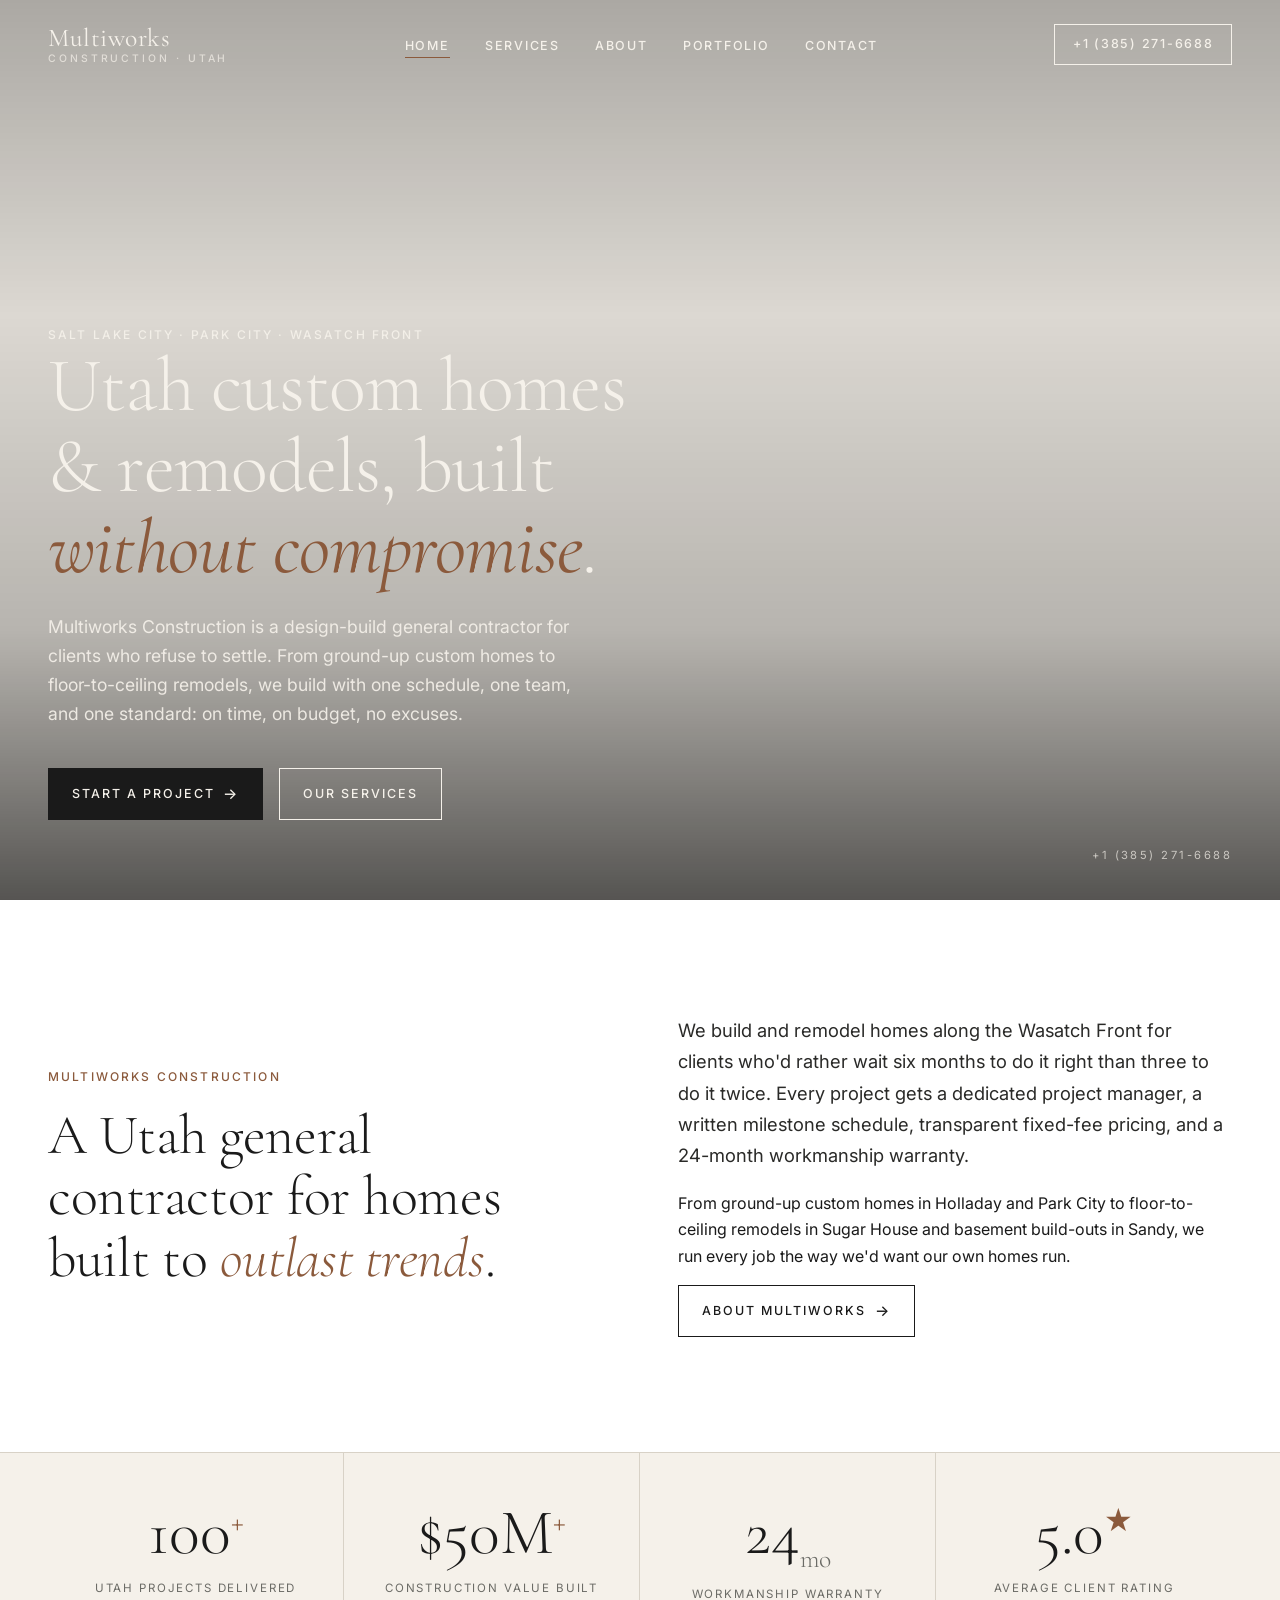
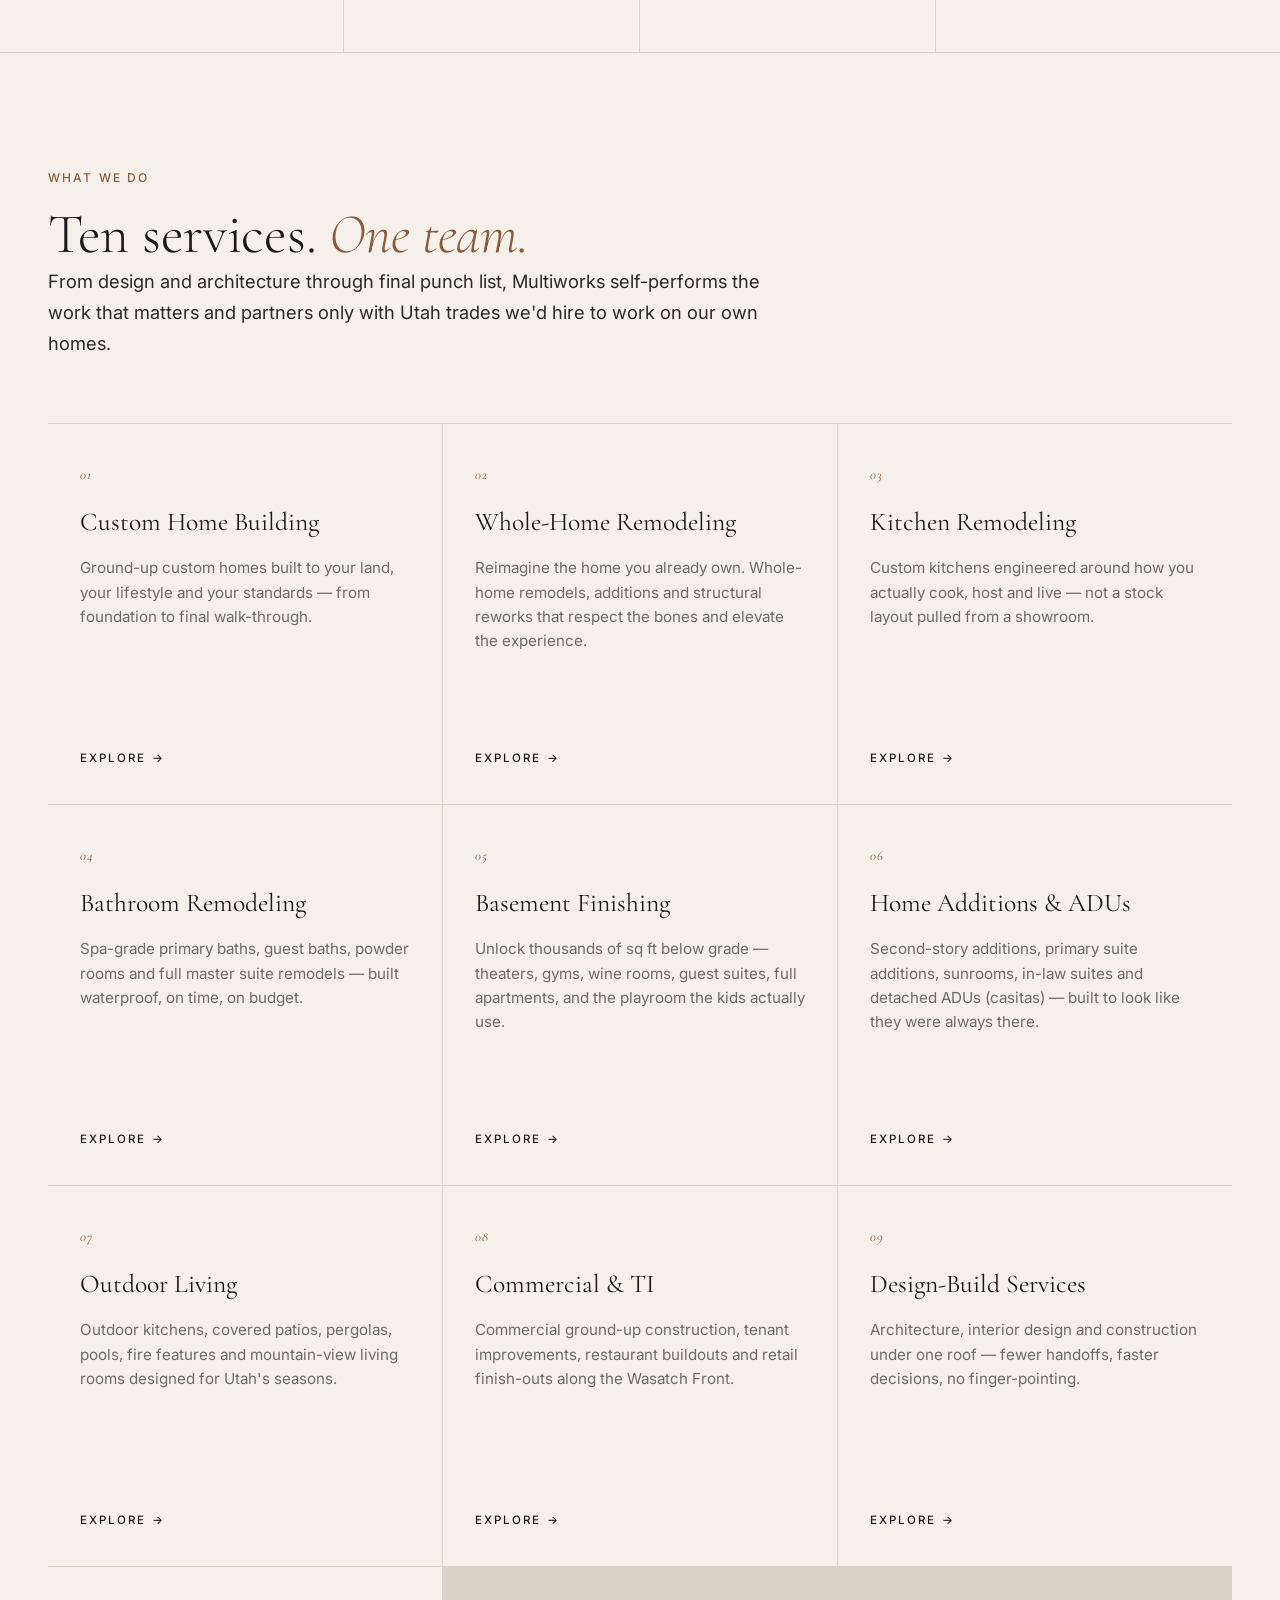
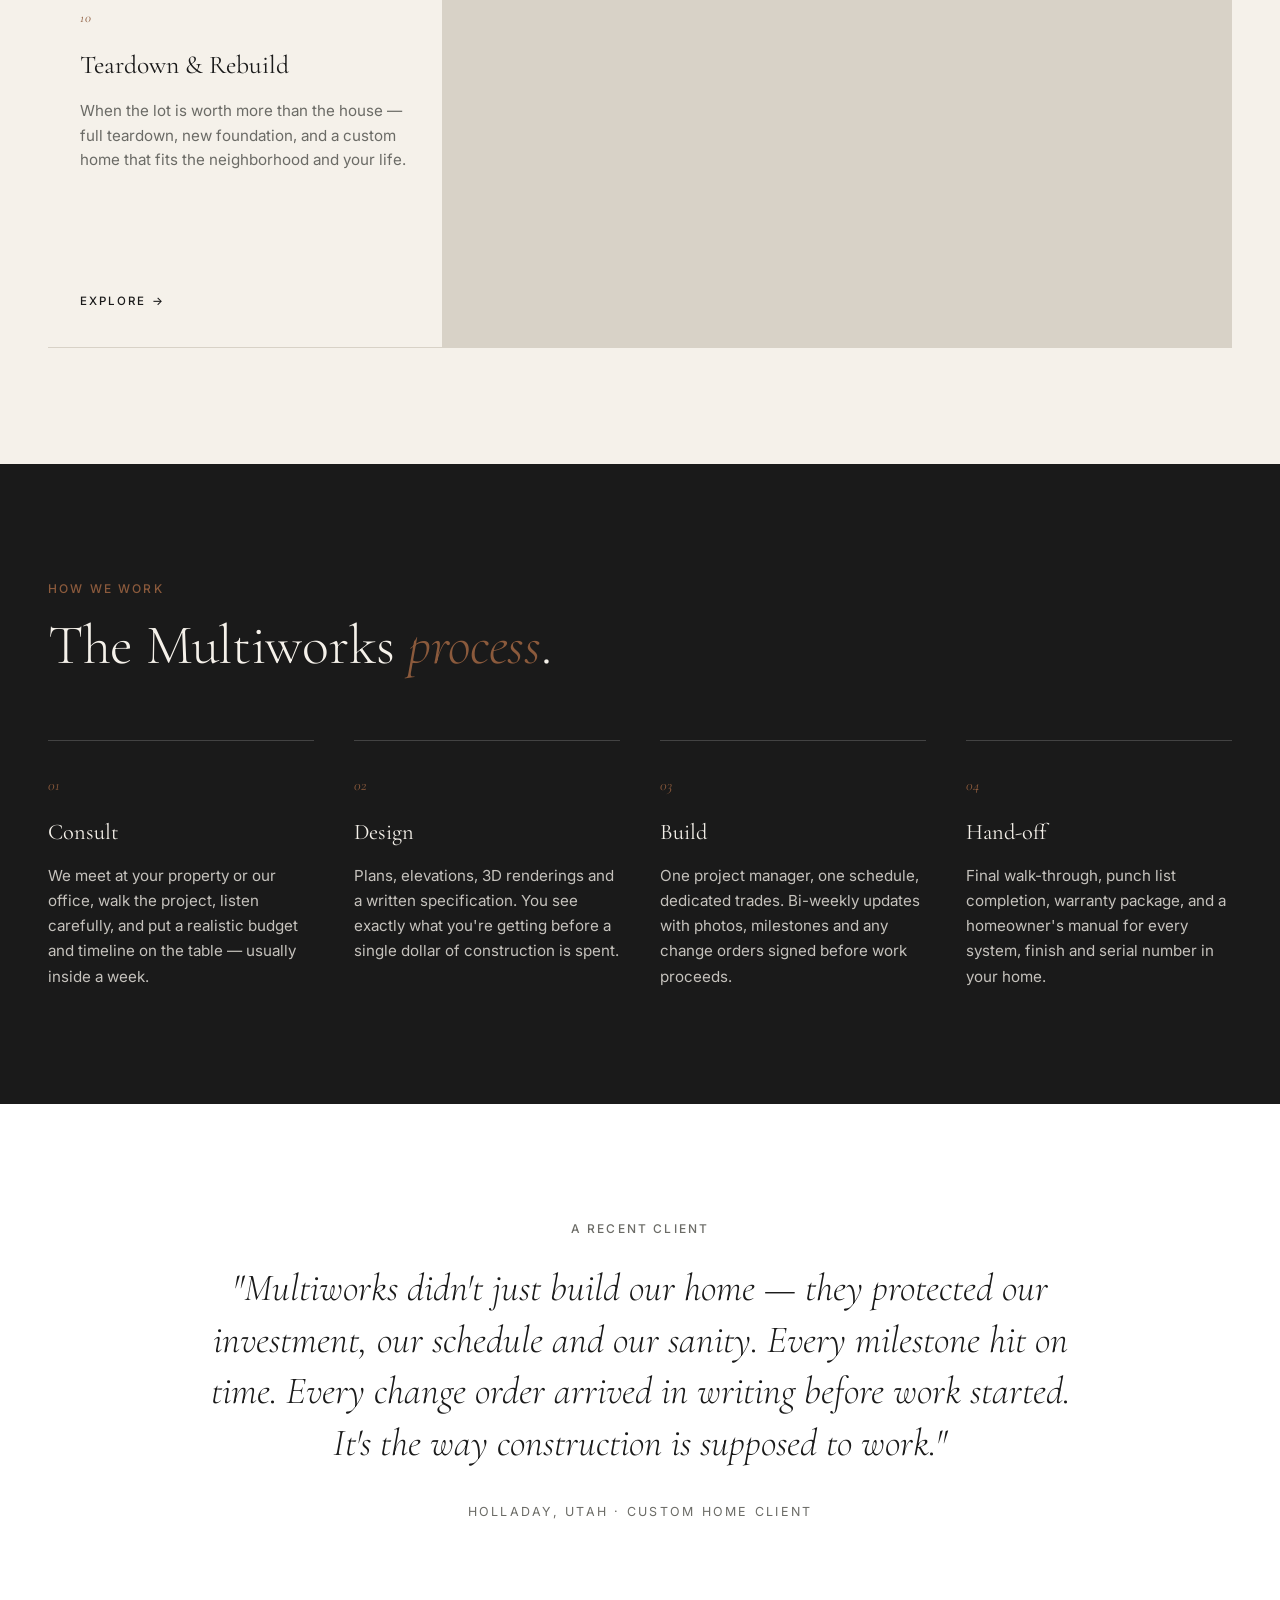
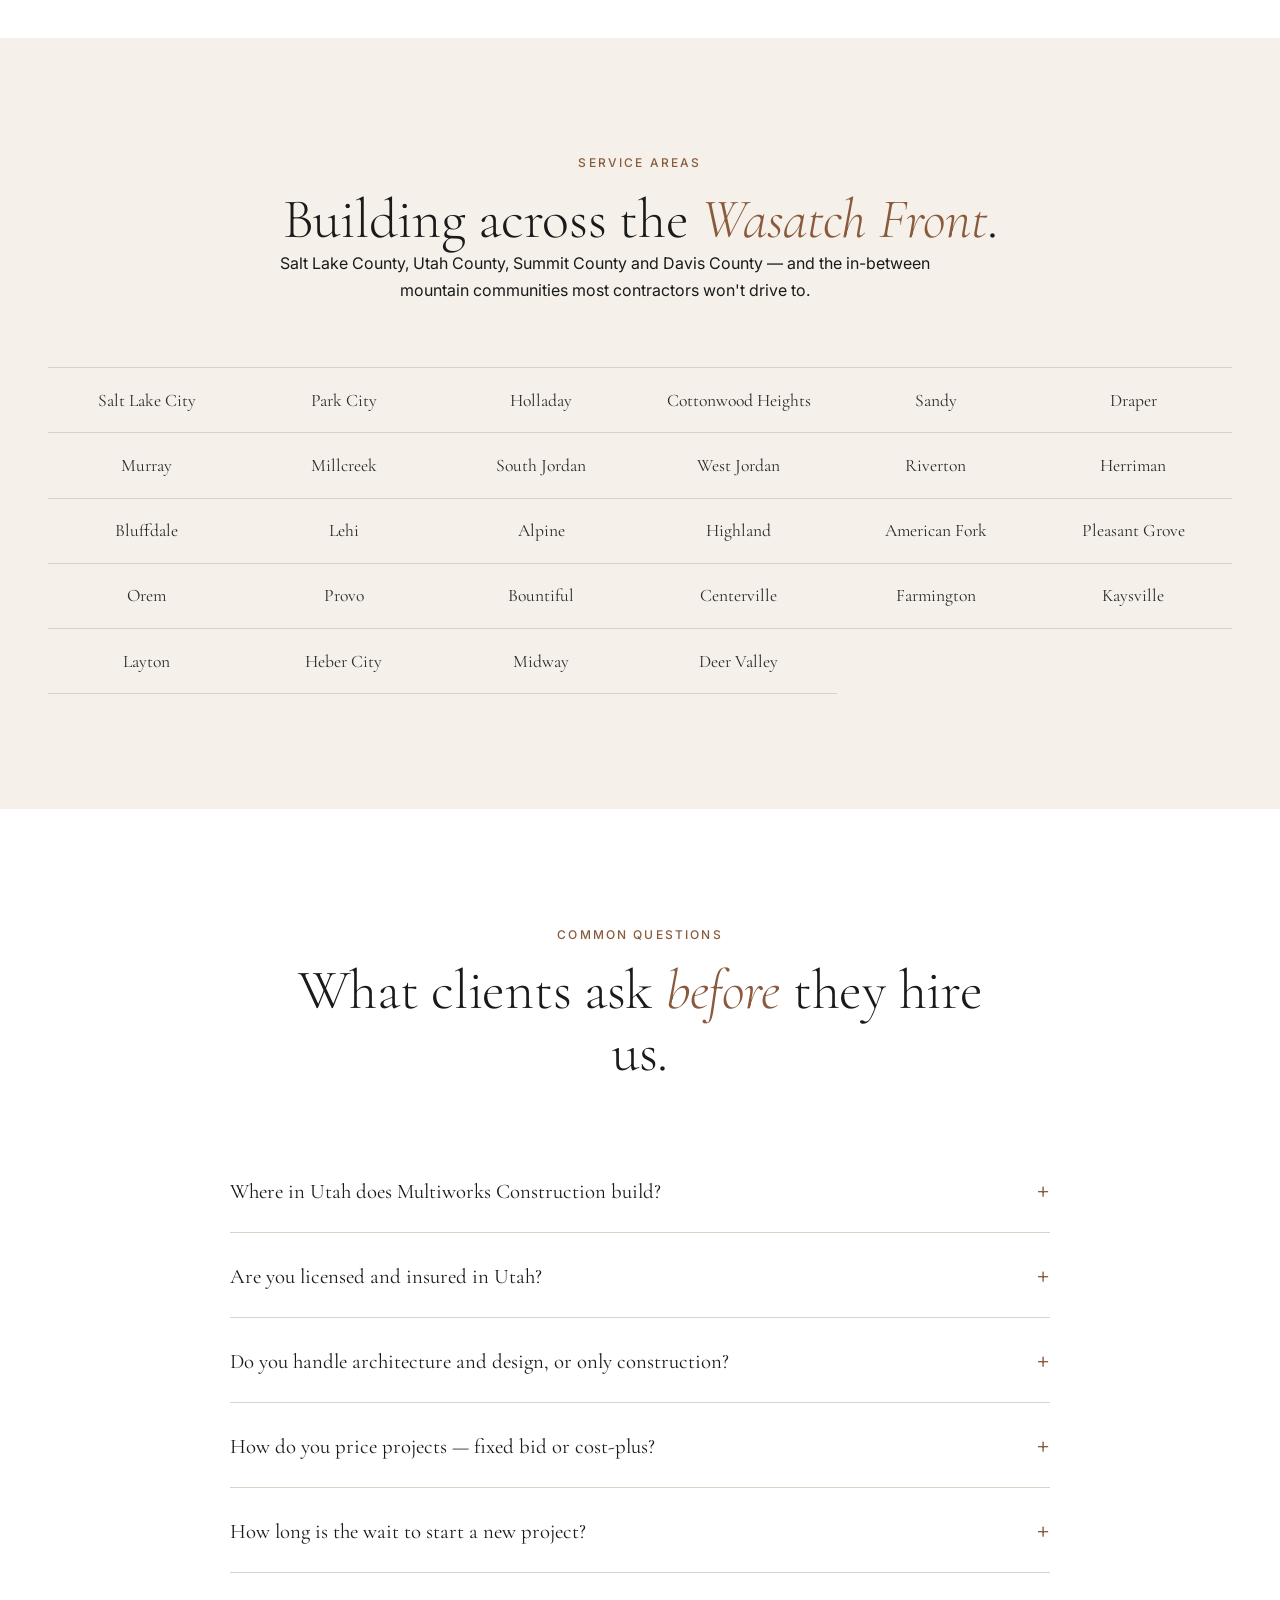
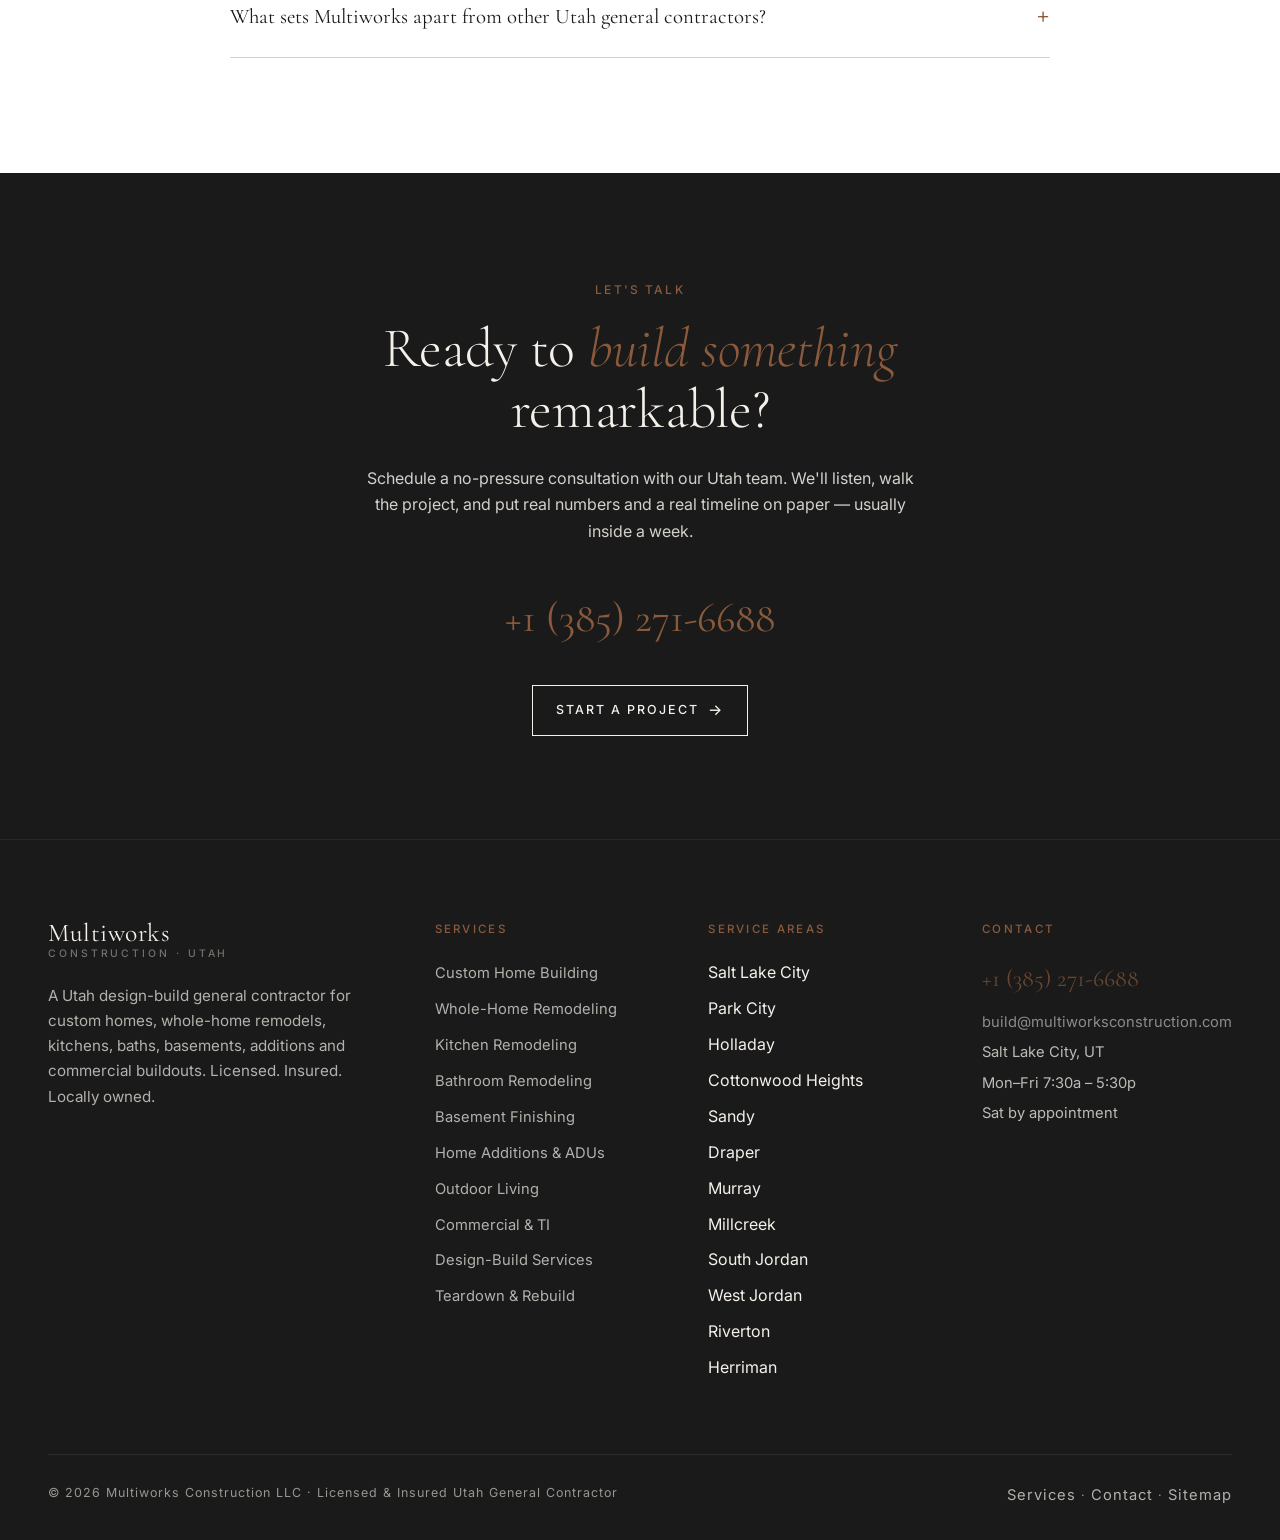
==== index.html @ 34dea2d1 "Initial commit: Multiworks Construction LLC marketing site Utah design-build general contractor — 15" ====
<!doctype html>
<html lang="en">
<head>
<meta charset="utf-8">
<meta name="viewport" content="width=device-width,initial-scale=1">
<title>Multiworks Construction LLC | Utah Custom Home Builder &amp; Remodeler — Salt Lake City</title>
<meta name="description" content="Utah&#x27;s design-build general contractor — custom homes, whole-home remodels, kitchens, baths and commercial construction. Licensed. Insured. On time. On budget.">
<link rel="canonical" href="https://multiworksconstruction.com/">
<meta name="robots" content="index,follow,max-image-preview:large">
<meta property="og:type" content="website">
<meta property="og:site_name" content="Multiworks Construction LLC">
<meta property="og:title" content="Multiworks Construction LLC | Utah Custom Home Builder &amp; Remodeler — Salt Lake City">
<meta property="og:description" content="Utah&#x27;s design-build general contractor — custom homes, whole-home remodels, kitchens, baths and commercial construction. Licensed. Insured. On time. On budget.">
<meta property="og:url" content="https://multiworksconstruction.com/">
<meta property="og:image" content="https://d8j0ntlcm91z4.cloudfront.net/user_3D9I46IbFQY7SJYjG1zLXFSWYSZ/hf_20260527_142649_5dd37092-c999-458c-b612-5440a5aed47f.png">
<meta name="twitter:card" content="summary_large_image">
<meta name="twitter:title" content="Multiworks Construction LLC | Utah Custom Home Builder &amp; Remodeler — Salt Lake City">
<meta name="twitter:description" content="Utah&#x27;s design-build general contractor — custom homes, whole-home remodels, kitchens, baths and commercial construction. Licensed. Insured. On time. On budget.">
<meta name="twitter:image" content="https://d8j0ntlcm91z4.cloudfront.net/user_3D9I46IbFQY7SJYjG1zLXFSWYSZ/hf_20260527_142649_5dd37092-c999-458c-b612-5440a5aed47f.png">
<meta name="theme-color" content="#1A1A1A">
<meta name="geo.region" content="US-UT">
<meta name="geo.placename" content="Salt Lake City, Utah">
<link rel="preconnect" href="https://fonts.googleapis.com">
<link rel="preconnect" href="https://fonts.gstatic.com" crossorigin>
<link rel="preconnect" href="https://d8j0ntlcm91z4.cloudfront.net" crossorigin>
<link rel="stylesheet" href="/assets/styles.css">
<script type="application/ld+json">{"@context": "https://schema.org", "@type": ["GeneralContractor", "HomeAndConstructionBusiness", "LocalBusiness"], "name": "Multiworks Construction LLC", "alternateName": "Multiworks Construction", "url": "https://multiworksconstruction.com", "telephone": "+1 (385) 271-6688", "email": "build@multiworksconstruction.com", "image": "https://d8j0ntlcm91z4.cloudfront.net/user_3D9I46IbFQY7SJYjG1zLXFSWYSZ/hf_20260527_142649_5dd37092-c999-458c-b612-5440a5aed47f.png", "logo": "https://d8j0ntlcm91z4.cloudfront.net/user_3D9I46IbFQY7SJYjG1zLXFSWYSZ/hf_20260527_142649_5dd37092-c999-458c-b612-5440a5aed47f.png", "description": "Utah's design-build general contractor \u2014 custom homes, whole-home remodels, kitchens, baths and commercial construction. Licensed. Insured. On time. On budget.", "priceRange": "$$$", "address": {"@type": "PostalAddress", "addressLocality": "Salt Lake City", "addressRegion": "UT", "postalCode": "84101", "addressCountry": "US"}, "areaServed": [{"@type": "City", "name": "Salt Lake City"}, {"@type": "City", "name": "Park City"}, {"@type": "City", "name": "Holladay"}, {"@type": "City", "name": "Cottonwood Heights"}, {"@type": "City", "name": "Sandy"}, {"@type": "City", "name": "Draper"}, {"@type": "City", "name": "Murray"}, {"@type": "City", "name": "Millcreek"}, {"@type": "City", "name": "South Jordan"}, {"@type": "City", "name": "West Jordan"}, {"@type": "City", "name": "Riverton"}, {"@type": "City", "name": "Herriman"}, {"@type": "City", "name": "Bluffdale"}, {"@type": "City", "name": "Lehi"}, {"@type": "City", "name": "Alpine"}, {"@type": "City", "name": "Highland"}, {"@type": "City", "name": "American Fork"}, {"@type": "City", "name": "Pleasant Grove"}, {"@type": "City", "name": "Orem"}, {"@type": "City", "name": "Provo"}, {"@type": "City", "name": "Bountiful"}, {"@type": "City", "name": "Centerville"}, {"@type": "City", "name": "Farmington"}, {"@type": "City", "name": "Kaysville"}, {"@type": "City", "name": "Layton"}, {"@type": "City", "name": "Heber City"}, {"@type": "City", "name": "Midway"}, {"@type": "City", "name": "Deer Valley"}], "sameAs": [], "hasOfferCatalog": {"@type": "OfferCatalog", "name": "Construction & Remodeling Services", "itemListElement": [{"@type": "Offer", "itemOffered": {"@type": "Service", "name": "Custom Home Building", "url": "https://multiworksconstruction.com/custom-home-building.html"}}, {"@type": "Offer", "itemOffered": {"@type": "Service", "name": "Whole-Home Remodeling", "url": "https://multiworksconstruction.com/whole-home-remodeling.html"}}, {"@type": "Offer", "itemOffered": {"@type": "Service", "name": "Kitchen Remodeling", "url": "https://multiworksconstruction.com/kitchen-remodeling.html"}}, {"@type": "Offer", "itemOffered": {"@type": "Service", "name": "Bathroom Remodeling", "url": "https://multiworksconstruction.com/bathroom-remodeling.html"}}, {"@type": "Offer", "itemOffered": {"@type": "Service", "name": "Basement Finishing", "url": "https://multiworksconstruction.com/basement-finishing.html"}}, {"@type": "Offer", "itemOffered": {"@type": "Service", "name": "Home Additions & ADUs", "url": "https://multiworksconstruction.com/home-additions.html"}}, {"@type": "Offer", "itemOffered": {"@type": "Service", "name": "Outdoor Living", "url": "https://multiworksconstruction.com/outdoor-living.html"}}, {"@type": "Offer", "itemOffered": {"@type": "Service", "name": "Commercial & TI", "url": "https://multiworksconstruction.com/commercial-construction.html"}}, {"@type": "Offer", "itemOffered": {"@type": "Service", "name": "Design-Build Services", "url": "https://multiworksconstruction.com/design-build.html"}}, {"@type": "Offer", "itemOffered": {"@type": "Service", "name": "Teardown & Rebuild", "url": "https://multiworksconstruction.com/teardown-rebuild.html"}}]}}</script>
<script type="application/ld+json">{"@context": "https://schema.org", "@type": "FAQPage", "mainEntity": [{"@type": "Question", "name": "Where in Utah does Multiworks Construction build?", "acceptedAnswer": {"@type": "Answer", "text": "We serve the entire Wasatch Front: Salt Lake City, Park City, Holladay, Sandy, Draper, Lehi, Provo, Bountiful, Cottonwood Heights and surrounding communities in Salt Lake, Utah, Summit and Davis counties."}}, {"@type": "Question", "name": "Are you licensed and insured in Utah?", "acceptedAnswer": {"@type": "Answer", "text": "Yes \u2014 Multiworks Construction LLC is a fully licensed Utah general contractor carrying commercial general liability and workers' comp insurance. Documentation is available on request."}}, {"@type": "Question", "name": "Do you handle architecture and design, or only construction?", "acceptedAnswer": {"@type": "Answer", "text": "Both. Our design-build team handles architecture, interior design, structural engineering and construction under one contract. We're also happy to work with architects and designers you've already chosen."}}, {"@type": "Question", "name": "How do you price projects \u2014 fixed bid or cost-plus?", "acceptedAnswer": {"@type": "Answer", "text": "We default to a transparent fixed-fee model. After selections are made, we lock the construction price with a clear allowance schedule. Cost-plus is offered on highly custom or unique projects."}}, {"@type": "Question", "name": "How long is the wait to start a new project?", "acceptedAnswer": {"@type": "Answer", "text": "Lead times vary by project size and trade availability. We typically schedule new project starts 6\u201312 weeks out and can sometimes start sooner. Call us for current availability."}}, {"@type": "Question", "name": "What sets Multiworks apart from other Utah general contractors?", "acceptedAnswer": {"@type": "Answer", "text": "Single point of accountability, transparent fixed-fee pricing, in-house design and trades, written milestone schedules, and a 24-month workmanship warranty on every home we build."}}]}</script>
</head>
<body><header class="nav">
  <div class="nav__inner">
    <a class="brand" href="/" aria-label="Multiworks Construction LLC home">
      <span class="brand__mark">Multiworks</span>
      <span class="brand__sub">Construction · Utah</span>
    </a>
    <ul class="nav__links">
      <li><a href="/" class="is-active">Home</a></li>
      <li><a href="/services.html" class="">Services</a></li>
      <li><a href="/about.html" class="">About</a></li>
      <li><a href="/portfolio.html" class="">Portfolio</a></li>
      <li><a href="/contact.html" class="">Contact</a></li>
    </ul>
    <a class="nav__cta" href="tel:+13852716688">+1 (385) 271-6688</a>
    <button class="nav__toggle" aria-label="Open menu"><span></span><span></span><span></span></button>
  </div>
</header>
<a class="tap-call" href="tel:+13852716688">Call +1 (385) 271-6688</a>

<section class="hero" id="top">
  <div class="hero__bg"><div class="hero__slide is-active" data-bg="https://d8j0ntlcm91z4.cloudfront.net/user_3D9I46IbFQY7SJYjG1zLXFSWYSZ/hf_20260527_142649_5dd37092-c999-458c-b612-5440a5aed47f.png" aria-hidden="true"></div>
<div class="hero__slide" data-bg="https://d8j0ntlcm91z4.cloudfront.net/user_3D9I46IbFQY7SJYjG1zLXFSWYSZ/hf_20260527_142649_6072e7fd-3734-49b9-b9fe-c3d2250e8d02.png" aria-hidden="true"></div>
<div class="hero__slide" data-bg="https://d8j0ntlcm91z4.cloudfront.net/user_3D9I46IbFQY7SJYjG1zLXFSWYSZ/hf_20260527_142649_8c88b0ae-e939-43f4-ba6f-eeab7a86879c.png" aria-hidden="true"></div>
<div class="hero__slide" data-bg="https://d8j0ntlcm91z4.cloudfront.net/user_3D9I46IbFQY7SJYjG1zLXFSWYSZ/hf_20260527_142649_09aad1f6-2e87-41c8-aad6-76e37c90cc7b.png" aria-hidden="true"></div>
<div class="hero__slide" data-bg="https://d8j0ntlcm91z4.cloudfront.net/user_3D9I46IbFQY7SJYjG1zLXFSWYSZ/hf_20260527_142652_b44b69ef-961d-4f68-add3-57c39d82c30c.png" aria-hidden="true"></div>
<div class="hero__slide" data-bg="https://d8j0ntlcm91z4.cloudfront.net/user_3D9I46IbFQY7SJYjG1zLXFSWYSZ/hf_20260527_142652_31492d71-8838-4798-9c17-ec9f7125d84a.png" aria-hidden="true"></div>
<div class="hero__slide" data-bg="https://d8j0ntlcm91z4.cloudfront.net/user_3D9I46IbFQY7SJYjG1zLXFSWYSZ/hf_20260527_142652_39713f1c-8f3d-4039-b976-df4f554c33d3.png" aria-hidden="true"></div>
<div class="hero__slide" data-bg="https://d8j0ntlcm91z4.cloudfront.net/user_3D9I46IbFQY7SJYjG1zLXFSWYSZ/hf_20260527_142652_779872b1-b23d-46ce-b942-60f5407f276e.png" aria-hidden="true"></div>
<div class="hero__slide" data-bg="https://d8j0ntlcm91z4.cloudfront.net/user_3D9I46IbFQY7SJYjG1zLXFSWYSZ/hf_20260527_142654_af2141da-efd0-4d3c-adfd-295aea122c77.png" aria-hidden="true"></div>
<div class="hero__slide" data-bg="https://d8j0ntlcm91z4.cloudfront.net/user_3D9I46IbFQY7SJYjG1zLXFSWYSZ/hf_20260527_142654_90d93c00-0a2c-4fcf-ba01-e5bb91f5d142.png" aria-hidden="true"></div></div>
  <div class="hero__inner">
    <span class="eyebrow hero__eyebrow">Salt Lake City · Park City · Wasatch Front</span>
    <h1 class="hero__title">Utah custom homes &amp; remodels, built <em>without compromise</em>.</h1>
    <p class="hero__sub">Multiworks Construction is a design-build general contractor for clients who refuse to settle. From ground-up custom homes to floor-to-ceiling remodels, we build with one schedule, one team, and one standard: on time, on budget, no excuses.</p>
    <div class="hero__cta">
      <a class="btn btn--solid" href="/contact.html">Start a project <span class="arrow">→</span></a>
      <a class="btn btn--ghost-light" href="/services.html">Our services</a>
    </div>
  </div>
  <div class="hero__meta">+1 (385) 271-6688</div>
</section>

<section class="section section--paper">
  <div class="wrap split reveal">
    <div>
      <span class="eyebrow">Multiworks Construction</span>
      <h2 style="margin-top:1rem">A Utah general contractor for homes built to <em>outlast trends</em>.</h2>
    </div>
    <div>
      <p class="lead">We build and remodel homes along the Wasatch Front for clients who'd rather wait six months to do it right than three to do it twice. Every project gets a dedicated project manager, a written milestone schedule, transparent fixed-fee pricing, and a 24-month workmanship warranty.</p>
      <p>From ground-up custom homes in Holladay and Park City to floor-to-ceiling remodels in Sugar House and basement build-outs in Sandy, we run every job the way we'd want our own homes run.</p>
      <a class="btn btn--ghost" href="/about.html">About Multiworks <span class="arrow">→</span></a>
    </div>
  </div>
</section>

<div class="stats wrap reveal">
  <div class="stats__item"><div class="stats__num">100<sup>+</sup></div><div class="stats__label">Utah projects delivered</div></div>
  <div class="stats__item"><div class="stats__num">$50M<sup>+</sup></div><div class="stats__label">Construction value built</div></div>
  <div class="stats__item"><div class="stats__num">24<sub style="font-size:0.4em;color:var(--mute)">mo</sub></div><div class="stats__label">Workmanship warranty</div></div>
  <div class="stats__item"><div class="stats__num">5.0<sup>★</sup></div><div class="stats__label">Average client rating</div></div>
</div>

<section class="section">
  <div class="wrap">
    <div class="section__head reveal">
      <span class="eyebrow">What we do</span>
      <h2 style="margin-top:1rem">Ten services. <em>One team.</em></h2>
      <p class="lead">From design and architecture through final punch list, Multiworks self-performs the work that matters and partners only with Utah trades we'd hire to work on our own homes.</p>
    </div>
  </div>
  <div class="wrap reveal">
    <div class="service-grid">
      <a class="service-card" href="/custom-home-building.html">
  <span class="service-card__num">01</span>
  <h3 class="service-card__title">Custom Home Building</h3>
  <p class="service-card__desc">Ground-up custom homes built to your land, your lifestyle and your standards — from foundation to final walk-through.</p>
  <span class="service-card__link">Explore <span class="arrow">→</span></span>
</a>
<a class="service-card" href="/whole-home-remodeling.html">
  <span class="service-card__num">02</span>
  <h3 class="service-card__title">Whole-Home Remodeling</h3>
  <p class="service-card__desc">Reimagine the home you already own. Whole-home remodels, additions and structural reworks that respect the bones and elevate the experience.</p>
  <span class="service-card__link">Explore <span class="arrow">→</span></span>
</a>
<a class="service-card" href="/kitchen-remodeling.html">
  <span class="service-card__num">03</span>
  <h3 class="service-card__title">Kitchen Remodeling</h3>
  <p class="service-card__desc">Custom kitchens engineered around how you actually cook, host and live — not a stock layout pulled from a showroom.</p>
  <span class="service-card__link">Explore <span class="arrow">→</span></span>
</a>
<a class="service-card" href="/bathroom-remodeling.html">
  <span class="service-card__num">04</span>
  <h3 class="service-card__title">Bathroom Remodeling</h3>
  <p class="service-card__desc">Spa-grade primary baths, guest baths, powder rooms and full master suite remodels — built waterproof, on time, on budget.</p>
  <span class="service-card__link">Explore <span class="arrow">→</span></span>
</a>
<a class="service-card" href="/basement-finishing.html">
  <span class="service-card__num">05</span>
  <h3 class="service-card__title">Basement Finishing</h3>
  <p class="service-card__desc">Unlock thousands of sq ft below grade — theaters, gyms, wine rooms, guest suites, full apartments, and the playroom the kids actually use.</p>
  <span class="service-card__link">Explore <span class="arrow">→</span></span>
</a>
<a class="service-card" href="/home-additions.html">
  <span class="service-card__num">06</span>
  <h3 class="service-card__title">Home Additions &amp; ADUs</h3>
  <p class="service-card__desc">Second-story additions, primary suite additions, sunrooms, in-law suites and detached ADUs (casitas) — built to look like they were always there.</p>
  <span class="service-card__link">Explore <span class="arrow">→</span></span>
</a>
<a class="service-card" href="/outdoor-living.html">
  <span class="service-card__num">07</span>
  <h3 class="service-card__title">Outdoor Living</h3>
  <p class="service-card__desc">Outdoor kitchens, covered patios, pergolas, pools, fire features and mountain-view living rooms designed for Utah&#x27;s seasons.</p>
  <span class="service-card__link">Explore <span class="arrow">→</span></span>
</a>
<a class="service-card" href="/commercial-construction.html">
  <span class="service-card__num">08</span>
  <h3 class="service-card__title">Commercial &amp; TI</h3>
  <p class="service-card__desc">Commercial ground-up construction, tenant improvements, restaurant buildouts and retail finish-outs along the Wasatch Front.</p>
  <span class="service-card__link">Explore <span class="arrow">→</span></span>
</a>
<a class="service-card" href="/design-build.html">
  <span class="service-card__num">09</span>
  <h3 class="service-card__title">Design-Build Services</h3>
  <p class="service-card__desc">Architecture, interior design and construction under one roof — fewer handoffs, faster decisions, no finger-pointing.</p>
  <span class="service-card__link">Explore <span class="arrow">→</span></span>
</a>
<a class="service-card" href="/teardown-rebuild.html">
  <span class="service-card__num">10</span>
  <h3 class="service-card__title">Teardown &amp; Rebuild</h3>
  <p class="service-card__desc">When the lot is worth more than the house — full teardown, new foundation, and a custom home that fits the neighborhood and your life.</p>
  <span class="service-card__link">Explore <span class="arrow">→</span></span>
</a>
    </div>
  </div>
</section>

<section class="section section--ink">
  <div class="wrap">
    <div class="section__head reveal">
      <span class="eyebrow">How we work</span>
      <h2 style="color:var(--bone);margin-top:1rem">The Multiworks <em>process</em>.</h2>
    </div>
    <div class="process reveal">
<div class="process__step"><div class="process__num">01</div><div class="process__title">Consult</div><div class="process__desc">We meet at your property or our office, walk the project, listen carefully, and put a realistic budget and timeline on the table — usually inside a week.</div></div>
<div class="process__step"><div class="process__num">02</div><div class="process__title">Design</div><div class="process__desc">Plans, elevations, 3D renderings and a written specification. You see exactly what you&#x27;re getting before a single dollar of construction is spent.</div></div>
<div class="process__step"><div class="process__num">03</div><div class="process__title">Build</div><div class="process__desc">One project manager, one schedule, dedicated trades. Bi-weekly updates with photos, milestones and any change orders signed before work proceeds.</div></div>
<div class="process__step"><div class="process__num">04</div><div class="process__title">Hand-off</div><div class="process__desc">Final walk-through, punch list completion, warranty package, and a homeowner&#x27;s manual for every system, finish and serial number in your home.</div></div>
    </div>
  </div>
</section>

<section class="section section--paper">
  <div class="wrap reveal">
    <div class="testimonial">
      <span class="eyebrow eyebrow--mute" style="display:block;margin-bottom:1.5rem">A recent client</span>
      <p class="testimonial__quote">"Multiworks didn't just build our home — they protected our investment, our schedule and our sanity. Every milestone hit on time. Every change order arrived in writing before work started. It's the way construction is supposed to work."</p>
      <div class="testimonial__attr">Holladay, Utah · Custom Home Client</div>
    </div>
  </div>
</section>

<section class="section">
  <div class="wrap">
    <div class="section__head section__head--center reveal">
      <span class="eyebrow">Service areas</span>
      <h2 style="margin-top:1rem">Building across the <em>Wasatch Front</em>.</h2>
      <p>Salt Lake County, Utah County, Summit County and Davis County — and the in-between mountain communities most contractors won't drive to.</p>
    </div>
    <div class="areas-grid reveal"><div>Salt Lake City</div>
<div>Park City</div>
<div>Holladay</div>
<div>Cottonwood Heights</div>
<div>Sandy</div>
<div>Draper</div>
<div>Murray</div>
<div>Millcreek</div>
<div>South Jordan</div>
<div>West Jordan</div>
<div>Riverton</div>
<div>Herriman</div>
<div>Bluffdale</div>
<div>Lehi</div>
<div>Alpine</div>
<div>Highland</div>
<div>American Fork</div>
<div>Pleasant Grove</div>
<div>Orem</div>
<div>Provo</div>
<div>Bountiful</div>
<div>Centerville</div>
<div>Farmington</div>
<div>Kaysville</div>
<div>Layton</div>
<div>Heber City</div>
<div>Midway</div>
<div>Deer Valley</div></div>
  </div>
</section>

<section class="section section--paper">
  <div class="wrap">
    <div class="section__head section__head--center reveal">
      <span class="eyebrow">Common questions</span>
      <h2 style="margin-top:1rem">What clients ask <em>before</em> they hire us.</h2>
    </div>
    <div class="faq reveal"><div class="faq__item"><button class="faq__q" type="button">Where in Utah does Multiworks Construction build? <span class="plus">+</span></button><div class="faq__a"><p>We serve the entire Wasatch Front: Salt Lake City, Park City, Holladay, Sandy, Draper, Lehi, Provo, Bountiful, Cottonwood Heights and surrounding communities in Salt Lake, Utah, Summit and Davis counties.</p></div></div>
<div class="faq__item"><button class="faq__q" type="button">Are you licensed and insured in Utah? <span class="plus">+</span></button><div class="faq__a"><p>Yes — Multiworks Construction LLC is a fully licensed Utah general contractor carrying commercial general liability and workers&#x27; comp insurance. Documentation is available on request.</p></div></div>
<div class="faq__item"><button class="faq__q" type="button">Do you handle architecture and design, or only construction? <span class="plus">+</span></button><div class="faq__a"><p>Both. Our design-build team handles architecture, interior design, structural engineering and construction under one contract. We&#x27;re also happy to work with architects and designers you&#x27;ve already chosen.</p></div></div>
<div class="faq__item"><button class="faq__q" type="button">How do you price projects — fixed bid or cost-plus? <span class="plus">+</span></button><div class="faq__a"><p>We default to a transparent fixed-fee model. After selections are made, we lock the construction price with a clear allowance schedule. Cost-plus is offered on highly custom or unique projects.</p></div></div>
<div class="faq__item"><button class="faq__q" type="button">How long is the wait to start a new project? <span class="plus">+</span></button><div class="faq__a"><p>Lead times vary by project size and trade availability. We typically schedule new project starts 6–12 weeks out and can sometimes start sooner. Call us for current availability.</p></div></div>
<div class="faq__item"><button class="faq__q" type="button">What sets Multiworks apart from other Utah general contractors? <span class="plus">+</span></button><div class="faq__a"><p>Single point of accountability, transparent fixed-fee pricing, in-house design and trades, written milestone schedules, and a 24-month workmanship warranty on every home we build.</p></div></div></div>
  </div>
</section>

<section class="cta-band">
  <div class="wrap reveal">
    <span class="eyebrow" style="color:var(--accent)">Let's talk</span>
    <h2 style="margin-top:1rem">Ready to <em>build something</em> remarkable?</h2>
    <p style="max-width:55ch">Schedule a no-pressure consultation with our Utah team. We'll listen, walk the project, and put real numbers and a real timeline on paper — usually inside a week.</p>
    <a class="phone" href="tel:+13852716688">+1 (385) 271-6688</a><br>
    <a class="btn btn--ghost-light" href="/contact.html">Start a project <span class="arrow">→</span></a>
  </div>
</section>
<footer class="footer">
  <div class="wrap">
    <div class="footer__grid">
      <div class="footer__brand">
        <div class="brand">
          <span class="brand__mark">Multiworks</span>
          <span class="brand__sub">Construction · Utah</span>
        </div>
        <p class="footer__about">A Utah design-build general contractor for custom homes, whole-home remodels, kitchens, baths, basements, additions and commercial buildouts. Licensed. Insured. Locally owned.</p>
      </div>
      <div>
        <h4>Services</h4>
        <ul><li><a href="/custom-home-building.html">Custom Home Building</a></li>
<li><a href="/whole-home-remodeling.html">Whole-Home Remodeling</a></li>
<li><a href="/kitchen-remodeling.html">Kitchen Remodeling</a></li>
<li><a href="/bathroom-remodeling.html">Bathroom Remodeling</a></li>
<li><a href="/basement-finishing.html">Basement Finishing</a></li>
<li><a href="/home-additions.html">Home Additions &amp; ADUs</a></li>
<li><a href="/outdoor-living.html">Outdoor Living</a></li>
<li><a href="/commercial-construction.html">Commercial &amp; TI</a></li>
<li><a href="/design-build.html">Design-Build Services</a></li>
<li><a href="/teardown-rebuild.html">Teardown &amp; Rebuild</a></li></ul>
      </div>
      <div>
        <h4>Service Areas</h4>
        <ul><li>Salt Lake City</li>
<li>Park City</li>
<li>Holladay</li>
<li>Cottonwood Heights</li>
<li>Sandy</li>
<li>Draper</li>
<li>Murray</li>
<li>Millcreek</li>
<li>South Jordan</li>
<li>West Jordan</li>
<li>Riverton</li>
<li>Herriman</li></ul>
      </div>
      <div class="footer__contact">
        <h4>Contact</h4>
        <a class="phone" href="tel:+13852716688">+1 (385) 271-6688</a>
        <p><a href="mailto:build@multiworksconstruction.com">build@multiworksconstruction.com</a></p>
        <p>Salt Lake City, UT</p>
        <p>Mon–Fri 7:30a – 5:30p</p>
        <p>Sat by appointment</p>
      </div>
    </div>
    <div class="footer__bottom">
      <div>© 2026 Multiworks Construction LLC · Licensed &amp; Insured Utah General Contractor</div>
      <div><a href="/services.html">Services</a> · <a href="/contact.html">Contact</a> · <a href="/sitemap.xml">Sitemap</a></div>
    </div>
  </div>
</footer>
<script src="/assets/nav.js" defer></script>
</body></html>
---- assets/styles.css ----
/* Multiworks Construction LLC — design system
   Editorial Utah architecture aesthetic
   Bone background, charcoal text, terracotta-bronze accent
*/

@import url('https://fonts.googleapis.com/css2?family=Cormorant+Garamond:ital,wght@0,300;0,400;0,500;0,600;1,300;1,400&family=Inter:wght@300;400;500;600&display=swap');

:root {
  --bone: #F5F1EA;
  --paper: #FFFFFF;
  --ink: #1A1A1A;
  --ink-soft: #2A2A28;
  --mute: #6B6B66;
  --mute-2: #9A9690;
  --rule: #D8D2C7;
  --rule-soft: #E8E3D9;
  --accent: #8B5A3C;
  --accent-hover: #6F4530;
  --forest: #2E3A2C;

  --serif: 'Cormorant Garamond', Georgia, serif;
  --sans: 'Inter', -apple-system, BlinkMacSystemFont, 'Segoe UI', sans-serif;

  --maxw: 1320px;
  --gutter: clamp(1.25rem, 4vw, 3rem);
}

* { box-sizing: border-box; margin: 0; padding: 0; }
html { scroll-behavior: smooth; -webkit-text-size-adjust: 100%; }
body {
  font-family: var(--sans);
  font-weight: 400;
  font-size: 16px;
  line-height: 1.65;
  color: var(--ink);
  background: var(--bone);
  -webkit-font-smoothing: antialiased;
  text-rendering: optimizeLegibility;
}
img { max-width: 100%; display: block; }
a { color: inherit; text-decoration: none; }
button { font-family: inherit; cursor: pointer; border: none; background: none; }

.eyebrow {
  font-family: var(--sans);
  font-size: 0.75rem;
  font-weight: 500;
  letter-spacing: 0.18em;
  text-transform: uppercase;
  color: var(--accent);
}
.eyebrow--mute { color: var(--mute); }

h1, .h1 {
  font-family: var(--serif);
  font-weight: 300;
  font-size: clamp(2.5rem, 6vw, 5.5rem);
  line-height: 1.05;
  letter-spacing: -0.01em;
}
h1 em, .h1 em { font-style: italic; font-weight: 400; color: var(--accent); }

h2, .h2 {
  font-family: var(--serif);
  font-weight: 300;
  font-size: clamp(2rem, 4.5vw, 3.5rem);
  line-height: 1.1;
  letter-spacing: -0.005em;
}
h2 em, .h2 em { font-style: italic; color: var(--accent); }

h3, .h3 {
  font-family: var(--serif);
  font-weight: 400;
  font-size: clamp(1.4rem, 2.2vw, 1.85rem);
  line-height: 1.2;
}

h4 {
  font-family: var(--sans);
  font-weight: 500;
  font-size: 1rem;
  letter-spacing: 0.04em;
  text-transform: uppercase;
}

p { margin: 0 0 1em; max-width: 65ch; }
p.lead { font-size: 1.15rem; line-height: 1.7; color: var(--ink-soft); }

.wrap {
  max-width: var(--maxw);
  margin: 0 auto;
  padding: 0 var(--gutter);
}

.btn {
  display: inline-flex;
  align-items: center;
  gap: 0.65em;
  padding: 1em 1.85em;
  font-family: var(--sans);
  font-size: 0.78rem;
  font-weight: 500;
  letter-spacing: 0.16em;
  text-transform: uppercase;
  transition: all 0.3s ease;
  border: 1px solid currentColor;
  white-space: nowrap;
}
.btn--solid { background: var(--ink); color: var(--bone); border-color: var(--ink); }
.btn--solid:hover { background: var(--accent); border-color: var(--accent); }
.btn--ghost { background: transparent; color: var(--ink); }
.btn--ghost:hover { background: var(--ink); color: var(--bone); }
.btn--ghost-light { color: var(--bone); background: transparent; }
.btn--ghost-light:hover { background: var(--bone); color: var(--ink); border-color: var(--bone); }
.btn .arrow { font-size: 1.2em; transition: transform 0.3s ease; }
.btn:hover .arrow { transform: translateX(4px); }

/* NAV */
.nav {
  position: fixed; top: 0; left: 0; right: 0;
  z-index: 100;
  padding: 1.5rem 0;
  transition: background 0.4s ease, padding 0.4s ease, border-color 0.4s ease;
  border-bottom: 1px solid transparent;
}
.nav.is-scrolled, .nav.is-light {
  background: var(--bone);
  padding: 0.85rem 0;
  border-bottom-color: var(--rule);
}
.nav__inner {
  max-width: var(--maxw);
  margin: 0 auto;
  padding: 0 var(--gutter);
  display: flex;
  align-items: center;
  justify-content: space-between;
  gap: 2rem;
}
.brand {
  display: flex; flex-direction: column;
  line-height: 1;
  color: var(--bone);
  transition: color 0.3s ease;
}
.nav.is-scrolled .brand, .nav.is-light .brand { color: var(--ink); }
.brand__mark { font-family: var(--serif); font-weight: 400; font-size: 1.6rem; letter-spacing: 0.02em; }
.brand__sub {
  font-family: var(--sans);
  font-size: 0.65rem; font-weight: 500;
  letter-spacing: 0.28em; text-transform: uppercase;
  opacity: 0.7; margin-top: 0.35em;
}
.nav__links { display: flex; gap: 2.2rem; align-items: center; list-style: none; }
.nav__links a {
  font-family: var(--sans);
  font-size: 0.78rem; font-weight: 500;
  letter-spacing: 0.14em; text-transform: uppercase;
  color: var(--bone);
  position: relative; padding: 0.4em 0;
  transition: color 0.3s ease;
}
.nav.is-scrolled .nav__links a, .nav.is-light .nav__links a { color: var(--ink); }
.nav__links a:hover { color: var(--accent); }
.nav__links a.is-active::after {
  content: ''; position: absolute; bottom: 0; left: 0;
  width: 100%; height: 1px; background: var(--accent);
}
.nav__cta {
  display: inline-flex; align-items: center; gap: 0.5em;
  font-family: var(--sans);
  font-size: 0.78rem; font-weight: 500;
  letter-spacing: 0.14em; text-transform: uppercase;
  color: var(--bone);
  padding: 0.75em 1.4em;
  border: 1px solid currentColor;
  transition: all 0.3s ease;
}
.nav.is-scrolled .nav__cta, .nav.is-light .nav__cta { color: var(--ink); }
.nav__cta:hover { background: var(--accent); color: var(--bone); border-color: var(--accent); }

.nav__toggle { display: none; width: 36px; height: 24px; position: relative; z-index: 110; }
.nav__toggle span {
  position: absolute; left: 0; width: 100%; height: 1.5px;
  background: var(--bone); transition: all 0.3s ease;
}
.nav.is-scrolled .nav__toggle span, .nav.is-light .nav__toggle span { background: var(--ink); }
.nav__toggle span:nth-child(1) { top: 4px; }
.nav__toggle span:nth-child(2) { top: 11px; }
.nav__toggle span:nth-child(3) { top: 18px; }
.nav__toggle.is-open span { background: var(--ink); }
.nav__toggle.is-open span:nth-child(1) { transform: translateY(7px) rotate(45deg); }
.nav__toggle.is-open span:nth-child(2) { opacity: 0; }
.nav__toggle.is-open span:nth-child(3) { transform: translateY(-7px) rotate(-45deg); }

@media (max-width: 900px) {
  .nav__toggle { display: block; }
  .nav__links, .nav__cta {
    position: fixed; top: 0; right: 0;
    height: 100vh; width: min(420px, 100vw);
    background: var(--bone);
    padding: 5.5rem 2.5rem 2rem;
    transform: translateX(100%);
    transition: transform 0.4s ease;
    z-index: 105;
  }
  .nav__links { flex-direction: column; align-items: flex-start; gap: 1.3rem; }
  .nav__links a { color: var(--ink); font-size: 0.92rem; }
  .nav__cta {
    top: auto; bottom: 0;
    height: auto; color: var(--ink);
    margin: 0; border: 0;
    border-top: 1px solid var(--rule);
    width: min(420px, 100vw);
    transform: translateX(100%);
    transition: transform 0.4s ease 0.05s;
    padding: 2rem 2.5rem;
    background: var(--bone);
  }
  body.nav-open .nav__links, body.nav-open .nav__cta { transform: translateX(0); }
  body.nav-open { overflow: hidden; }
}

/* HERO */
.hero {
  position: relative;
  min-height: 100vh;
  display: flex; align-items: flex-end;
  color: var(--bone);
  overflow: hidden;
}
.hero__bg { position: absolute; inset: 0; z-index: 1; }
.hero__slide {
  position: absolute; inset: 0;
  background-size: cover; background-position: center;
  opacity: 0;
  transition: opacity 0.9s ease-in-out;
  will-change: opacity;
}
.hero__slide.is-active { opacity: 1; }
.hero__bg::after {
  content: ''; position: absolute; inset: 0; z-index: 2;
  background: linear-gradient(180deg,
    rgba(0,0,0,0.30) 0%,
    rgba(0,0,0,0.10) 35%,
    rgba(0,0,0,0.25) 70%,
    rgba(0,0,0,0.65) 100%);
}
.hero__inner {
  position: relative; z-index: 3;
  width: 100%;
  max-width: var(--maxw);
  margin: 0 auto;
  padding: 9rem var(--gutter) 5rem;
}
.hero__eyebrow { color: var(--bone); margin-bottom: 1.5rem; opacity: 0.9; }
.hero__title { max-width: 16ch; margin-bottom: 1.5rem; }
.hero__sub { max-width: 48ch; font-size: 1.1rem; line-height: 1.65; opacity: 0.9; margin-bottom: 2.5rem; }
.hero__cta { display: flex; flex-wrap: wrap; gap: 1rem; }
.hero__meta {
  position: absolute; z-index: 3;
  bottom: 2.25rem; right: var(--gutter);
  font-family: var(--sans);
  font-size: 0.7rem;
  letter-spacing: 0.22em;
  text-transform: uppercase;
  color: var(--bone); opacity: 0.7;
}

/* page hero */
.page-hero {
  position: relative;
  min-height: 65vh;
  display: flex; align-items: center;
  color: var(--bone);
  overflow: hidden;
}
.page-hero__bg { position: absolute; inset: 0; z-index: 1; background-size: cover; background-position: center; }
.page-hero__bg::after {
  content: ''; position: absolute; inset: 0;
  background: linear-gradient(180deg, rgba(0,0,0,0.45), rgba(0,0,0,0.35) 60%, rgba(0,0,0,0.6));
}
.page-hero__inner {
  position: relative; z-index: 2;
  max-width: var(--maxw);
  margin: 0 auto;
  padding: 10rem var(--gutter) 5rem;
  width: 100%;
}
.page-hero__title { max-width: 22ch; margin-bottom: 1.25rem; }
.page-hero__sub { max-width: 56ch; font-size: 1.05rem; opacity: 0.9; }
.crumbs { font-size: 0.72rem; letter-spacing: 0.2em; text-transform: uppercase; opacity: 0.85; margin-bottom: 1.5rem; }
.crumbs a:hover { color: var(--accent); }

/* SECTION */
.section { padding: clamp(4rem, 9vw, 8rem) 0; }
.section--paper { background: var(--paper); }
.section--ink { background: var(--ink); color: var(--bone); }
.section--ink .eyebrow { color: var(--accent); }
.section--ink p { color: var(--bone); opacity: 0.85; }

.section__head { margin-bottom: 4rem; max-width: 720px; }
.section__head--center { margin-left: auto; margin-right: auto; text-align: center; }
.section__head .eyebrow { display: block; margin-bottom: 1rem; }

.split {
  display: grid;
  grid-template-columns: 1fr 1fr;
  gap: clamp(2.5rem, 6vw, 6rem);
  align-items: center;
}
.split--narrow { gap: 4rem; }
@media (max-width: 800px) { .split { grid-template-columns: 1fr; gap: 2.5rem; } }
.split__image { aspect-ratio: 4/5; background-size: cover; background-position: center; }
.split__image--landscape { aspect-ratio: 4/3; }

/* service grid */
.service-grid {
  display: grid;
  grid-template-columns: repeat(3, 1fr);
  gap: 1px;
  background: var(--rule);
  border-block: 1px solid var(--rule);
}
@media (max-width: 900px) { .service-grid { grid-template-columns: repeat(2, 1fr); } }
@media (max-width: 560px) { .service-grid { grid-template-columns: 1fr; } }
.service-card {
  background: var(--bone);
  padding: 2.5rem 2rem 2.25rem;
  display: flex; flex-direction: column; gap: 1.25rem;
  min-height: 380px;
  transition: background 0.3s ease;
  position: relative;
}
.service-card:hover { background: var(--paper); }
.service-card__num {
  font-family: var(--serif);
  font-style: italic;
  font-size: 0.85rem;
  color: var(--accent);
  letter-spacing: 0.05em;
}
.service-card__title { font-family: var(--serif); font-weight: 400; font-size: 1.6rem; line-height: 1.15; }
.service-card__desc { font-size: 0.95rem; color: var(--mute); flex: 1; line-height: 1.6; }
.service-card__link {
  font-family: var(--sans);
  font-size: 0.72rem; font-weight: 500;
  letter-spacing: 0.18em; text-transform: uppercase;
  color: var(--ink);
  display: inline-flex; align-items: center; gap: 0.5em;
  transition: color 0.3s ease;
}
.service-card__link:hover { color: var(--accent); }
.service-card__link .arrow { transition: transform 0.3s ease; }
.service-card:hover .service-card__link .arrow { transform: translateX(4px); }

/* triptych */
.triptych {
  display: grid;
  grid-template-columns: 1.5fr 1fr 1fr;
  grid-template-rows: auto auto;
  gap: 1rem;
  margin: 4rem 0;
}
.triptych__item { background-size: cover; background-position: center; aspect-ratio: 4/3; }
.triptych__item:nth-child(1) { grid-row: span 2; aspect-ratio: 3/4; }
@media (max-width: 700px) {
  .triptych { grid-template-columns: 1fr 1fr; }
  .triptych__item:nth-child(1) { grid-row: span 1; aspect-ratio: 4/3; }
}

/* stats */
.stats {
  display: grid;
  grid-template-columns: repeat(4, 1fr);
  border-top: 1px solid var(--rule);
  border-bottom: 1px solid var(--rule);
}
.stats__item {
  padding: 3rem 1.5rem;
  text-align: center;
  border-right: 1px solid var(--rule);
}
.stats__item:last-child { border-right: 0; }
.stats__num {
  font-family: var(--serif);
  font-weight: 300;
  font-size: clamp(2.5rem, 5vw, 4rem);
  line-height: 1;
  color: var(--ink);
}
.stats__num sup { font-size: 0.5em; color: var(--accent); top: -1.4em; }
.stats__label {
  font-size: 0.72rem;
  letter-spacing: 0.16em;
  text-transform: uppercase;
  color: var(--mute);
  margin-top: 0.85rem;
}
@media (max-width: 700px) {
  .stats { grid-template-columns: repeat(2, 1fr); }
  .stats__item:nth-child(2) { border-right: 0; }
  .stats__item:nth-child(1), .stats__item:nth-child(2) { border-bottom: 1px solid var(--rule); }
}

/* process */
.process {
  display: grid;
  grid-template-columns: repeat(4, 1fr);
  gap: 2.5rem;
}
@media (max-width: 900px) { .process { grid-template-columns: repeat(2, 1fr); } }
@media (max-width: 540px) { .process { grid-template-columns: 1fr; } }
.process__step { padding-top: 2rem; border-top: 1px solid var(--rule); }
.section--ink .process__step { border-top-color: rgba(255,255,255,0.18); }
.process__num {
  font-family: var(--serif); font-style: italic;
  font-size: 0.95rem;
  color: var(--accent);
  margin-bottom: 1rem;
}
.process__title { font-family: var(--serif); font-size: 1.4rem; font-weight: 400; margin-bottom: 0.75rem; }
.process__desc { font-size: 0.95rem; line-height: 1.65; color: var(--mute); }
.section--ink .process__desc { color: var(--bone); opacity: 0.78; }

/* areas */
.areas-grid {
  display: grid;
  grid-template-columns: repeat(auto-fit, minmax(180px, 1fr));
  border-top: 1px solid var(--rule);
}
.areas-grid div {
  padding: 1.1rem 0.5rem;
  text-align: center;
  border-bottom: 1px solid var(--rule);
  font-family: var(--serif);
  font-size: 1.1rem;
  color: var(--ink-soft);
}

/* testimonial */
.testimonial { text-align: center; max-width: 880px; margin: 0 auto; }
.testimonial__quote {
  font-family: var(--serif);
  font-style: italic;
  font-weight: 300;
  font-size: clamp(1.6rem, 3vw, 2.4rem);
  line-height: 1.35;
  margin-bottom: 2rem;
}
.testimonial__attr {
  font-size: 0.78rem;
  letter-spacing: 0.18em;
  text-transform: uppercase;
  color: var(--mute);
}

/* faq */
.faq { max-width: 820px; margin: 0 auto; }
.faq__item { border-bottom: 1px solid var(--rule); padding: 1.75rem 0; }
.faq__q {
  display: flex; justify-content: space-between; align-items: baseline;
  gap: 1.5rem; width: 100%; text-align: left;
  font-family: var(--serif);
  font-size: 1.3rem; font-weight: 400;
  color: var(--ink); cursor: pointer;
}
.faq__q .plus {
  font-family: var(--sans); font-weight: 300;
  font-size: 1.4rem; color: var(--accent);
  transition: transform 0.3s ease;
  flex-shrink: 0;
}
.faq__item.is-open .faq__q .plus { transform: rotate(45deg); }
.faq__a {
  max-height: 0; overflow: hidden;
  transition: max-height 0.4s ease, padding 0.4s ease;
  color: var(--mute);
}
.faq__item.is-open .faq__a { max-height: 500px; padding-top: 1rem; }

/* cta band */
.cta-band {
  background: var(--ink);
  color: var(--bone);
  text-align: center;
  padding: clamp(4rem, 8vw, 7rem) var(--gutter);
}
.cta-band h2 { margin-bottom: 1.5rem; max-width: 22ch; margin-inline: auto; }
.cta-band h2 em { color: var(--accent); }
.cta-band p { color: var(--bone); opacity: 0.85; margin: 0 auto 2.5rem; }
.cta-band .phone {
  display: inline-block;
  font-family: var(--serif);
  font-size: clamp(1.8rem, 3.5vw, 2.6rem);
  font-weight: 400;
  color: var(--accent);
  margin-bottom: 2rem;
}
.cta-band .phone:hover { color: var(--bone); }

/* footer */
.footer {
  background: var(--ink);
  color: var(--bone);
  padding: 5rem 0 2rem;
  border-top: 1px solid rgba(255,255,255,0.06);
}
.footer__grid {
  display: grid;
  grid-template-columns: 1.5fr 1fr 1fr 1fr;
  gap: 3rem;
  margin-bottom: 4rem;
}
@media (max-width: 800px) { .footer__grid { grid-template-columns: 1fr 1fr; gap: 2.5rem; } }
@media (max-width: 480px) { .footer__grid { grid-template-columns: 1fr; } }
.footer__brand .brand__mark { color: var(--bone); }
.footer__brand .brand__sub { color: var(--mute-2); }
.footer__about { color: var(--bone); opacity: 0.7; margin-top: 1.5rem; max-width: 38ch; font-size: 0.95rem; }
.footer h4 {
  font-family: var(--sans);
  font-size: 0.72rem; font-weight: 500;
  letter-spacing: 0.2em; text-transform: uppercase;
  color: var(--accent);
  margin-bottom: 1.25rem;
}
.footer ul { list-style: none; }
.footer li { margin-bottom: 0.6em; }
.footer a {
  color: var(--bone); opacity: 0.7;
  font-size: 0.92rem;
  transition: opacity 0.3s ease, color 0.3s ease;
}
.footer a:hover { opacity: 1; color: var(--accent); }
.footer__contact p { color: var(--bone); opacity: 0.75; font-size: 0.92rem; margin-bottom: 0.4em; }
.footer__contact .phone {
  font-family: var(--serif); font-size: 1.5rem;
  color: var(--accent);
  margin-bottom: 0.5em; display: block;
}
.footer__contact .phone:hover { color: var(--bone); opacity: 1; }
.footer__bottom {
  border-top: 1px solid rgba(255,255,255,0.08);
  padding-top: 1.75rem;
  display: flex; justify-content: space-between;
  flex-wrap: wrap; gap: 1rem;
  font-size: 0.78rem;
  color: var(--mute-2);
  letter-spacing: 0.08em;
}

/* form */
.form { display: grid; gap: 1.25rem; max-width: 640px; }
.form__row { display: grid; grid-template-columns: 1fr 1fr; gap: 1.25rem; }
@media (max-width: 540px) { .form__row { grid-template-columns: 1fr; } }
.form label {
  display: block;
  font-size: 0.72rem;
  letter-spacing: 0.16em;
  text-transform: uppercase;
  color: var(--mute);
  margin-bottom: 0.5rem;
}
.form input, .form select, .form textarea {
  width: 100%;
  padding: 0.85rem 0;
  border: 0;
  border-bottom: 1px solid var(--rule);
  background: transparent;
  font-family: var(--sans);
  font-size: 1rem;
  color: var(--ink);
  transition: border-color 0.3s ease;
}
.form input:focus, .form select:focus, .form textarea:focus {
  outline: none;
  border-bottom-color: var(--accent);
}
.form textarea { resize: vertical; min-height: 120px; }

/* contact grid */
.contact-grid {
  display: grid;
  grid-template-columns: 1fr 1.3fr;
  gap: clamp(2.5rem, 6vw, 6rem);
}
@media (max-width: 800px) { .contact-grid { grid-template-columns: 1fr; } }
.contact-card { padding-right: 1rem; }
.contact-card h3 { margin-bottom: 1.5rem; }
.contact-card__row { border-top: 1px solid var(--rule); padding: 1.5rem 0; }
.contact-card__row:last-child { border-bottom: 1px solid var(--rule); }
.contact-card__label {
  font-size: 0.7rem;
  letter-spacing: 0.18em;
  text-transform: uppercase;
  color: var(--mute);
  margin-bottom: 0.5rem;
}
.contact-card__value { font-family: var(--serif); font-size: 1.3rem; color: var(--ink); }
.contact-card__value a:hover { color: var(--accent); }

/* sticky mobile call */
.tap-call {
  display: none;
  position: fixed; bottom: 1rem; left: 1rem; right: 1rem;
  z-index: 90;
  background: var(--ink);
  color: var(--bone);
  text-align: center;
  padding: 1rem;
  font-family: var(--sans);
  font-size: 0.8rem; font-weight: 500;
  letter-spacing: 0.16em; text-transform: uppercase;
  border: 1px solid var(--accent);
}
.tap-call:hover { background: var(--accent); }
@media (max-width: 700px) { .tap-call { display: block; } body { padding-bottom: 4.5rem; } }

/* utility */
.reveal {
  opacity: 0;
  transform: translateY(20px);
  transition: opacity 0.8s ease, transform 0.8s ease;
}
.reveal.is-visible { opacity: 1; transform: translateY(0); }
.center { text-align: center; }
.mt-0 { margin-top: 0; }
.mb-1 { margin-bottom: 1rem; }
.mb-2 { margin-bottom: 2rem; }
.mb-3 { margin-bottom: 3rem; }
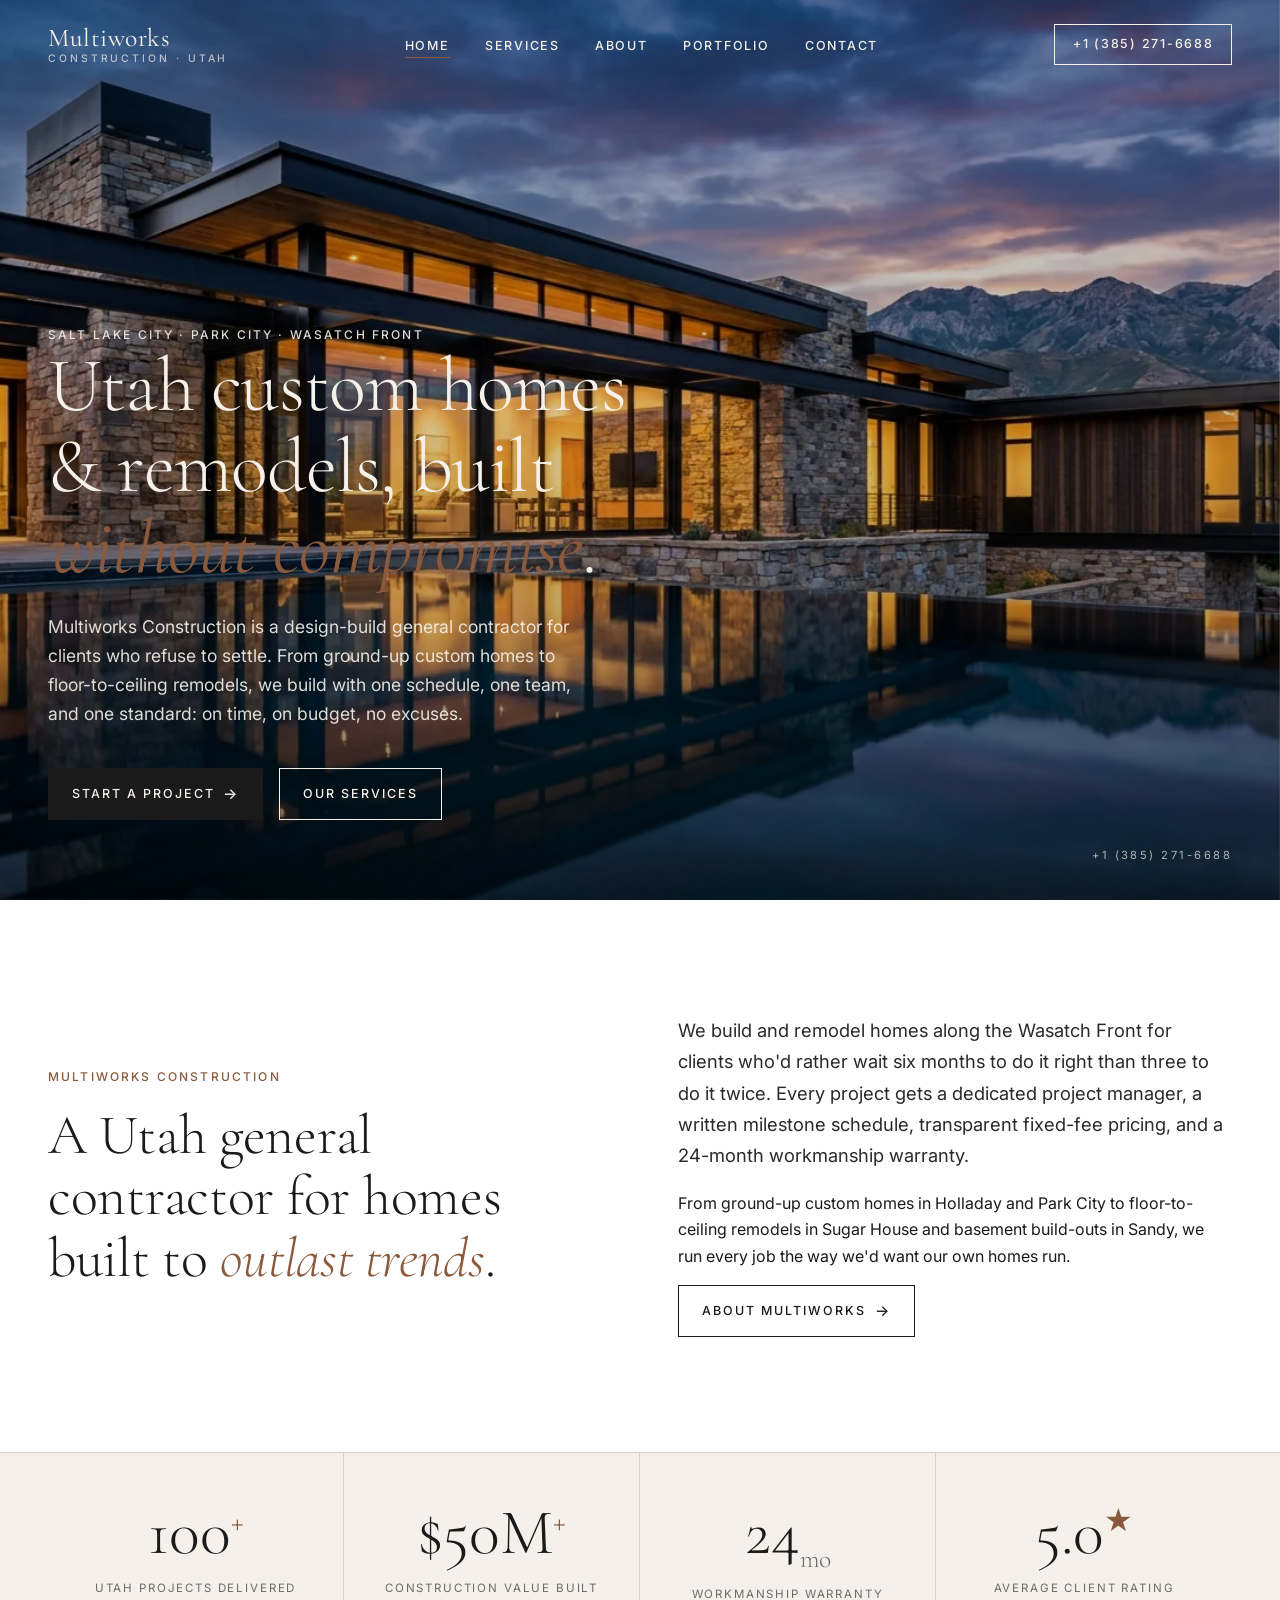
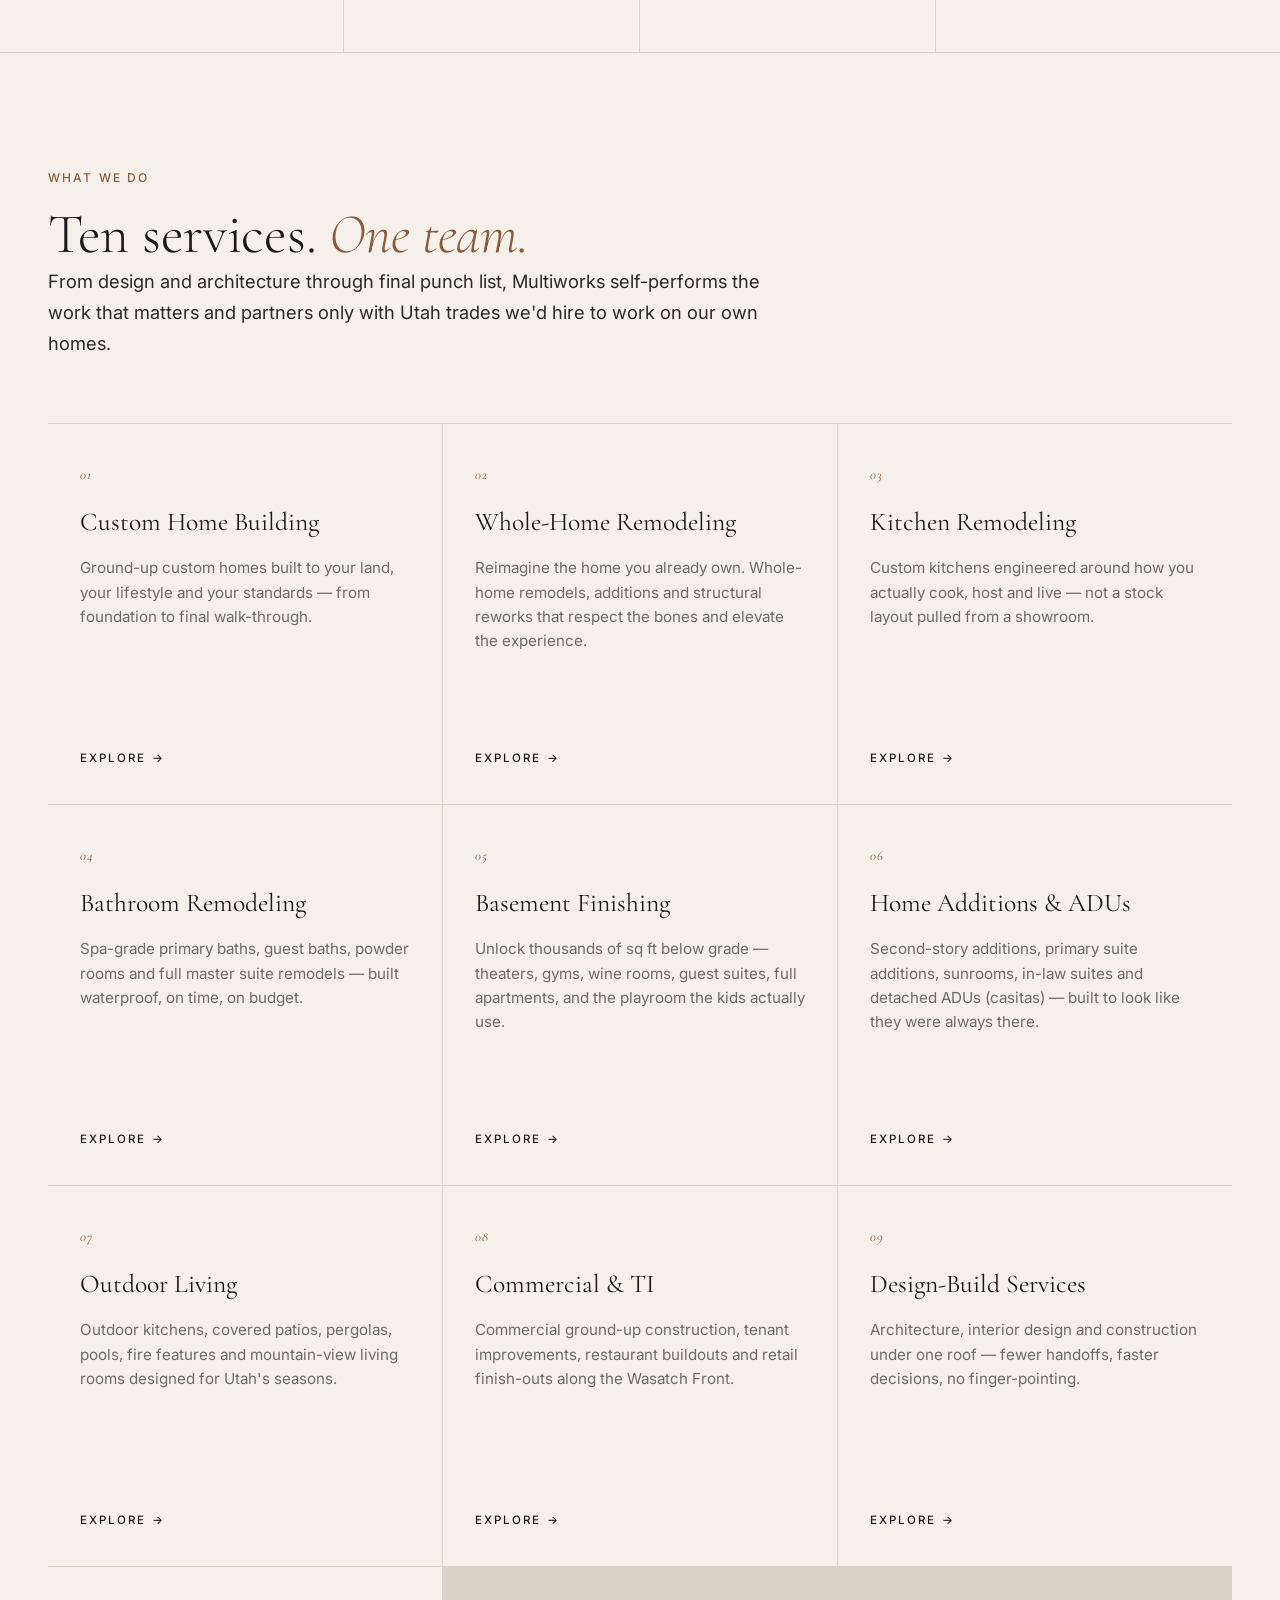
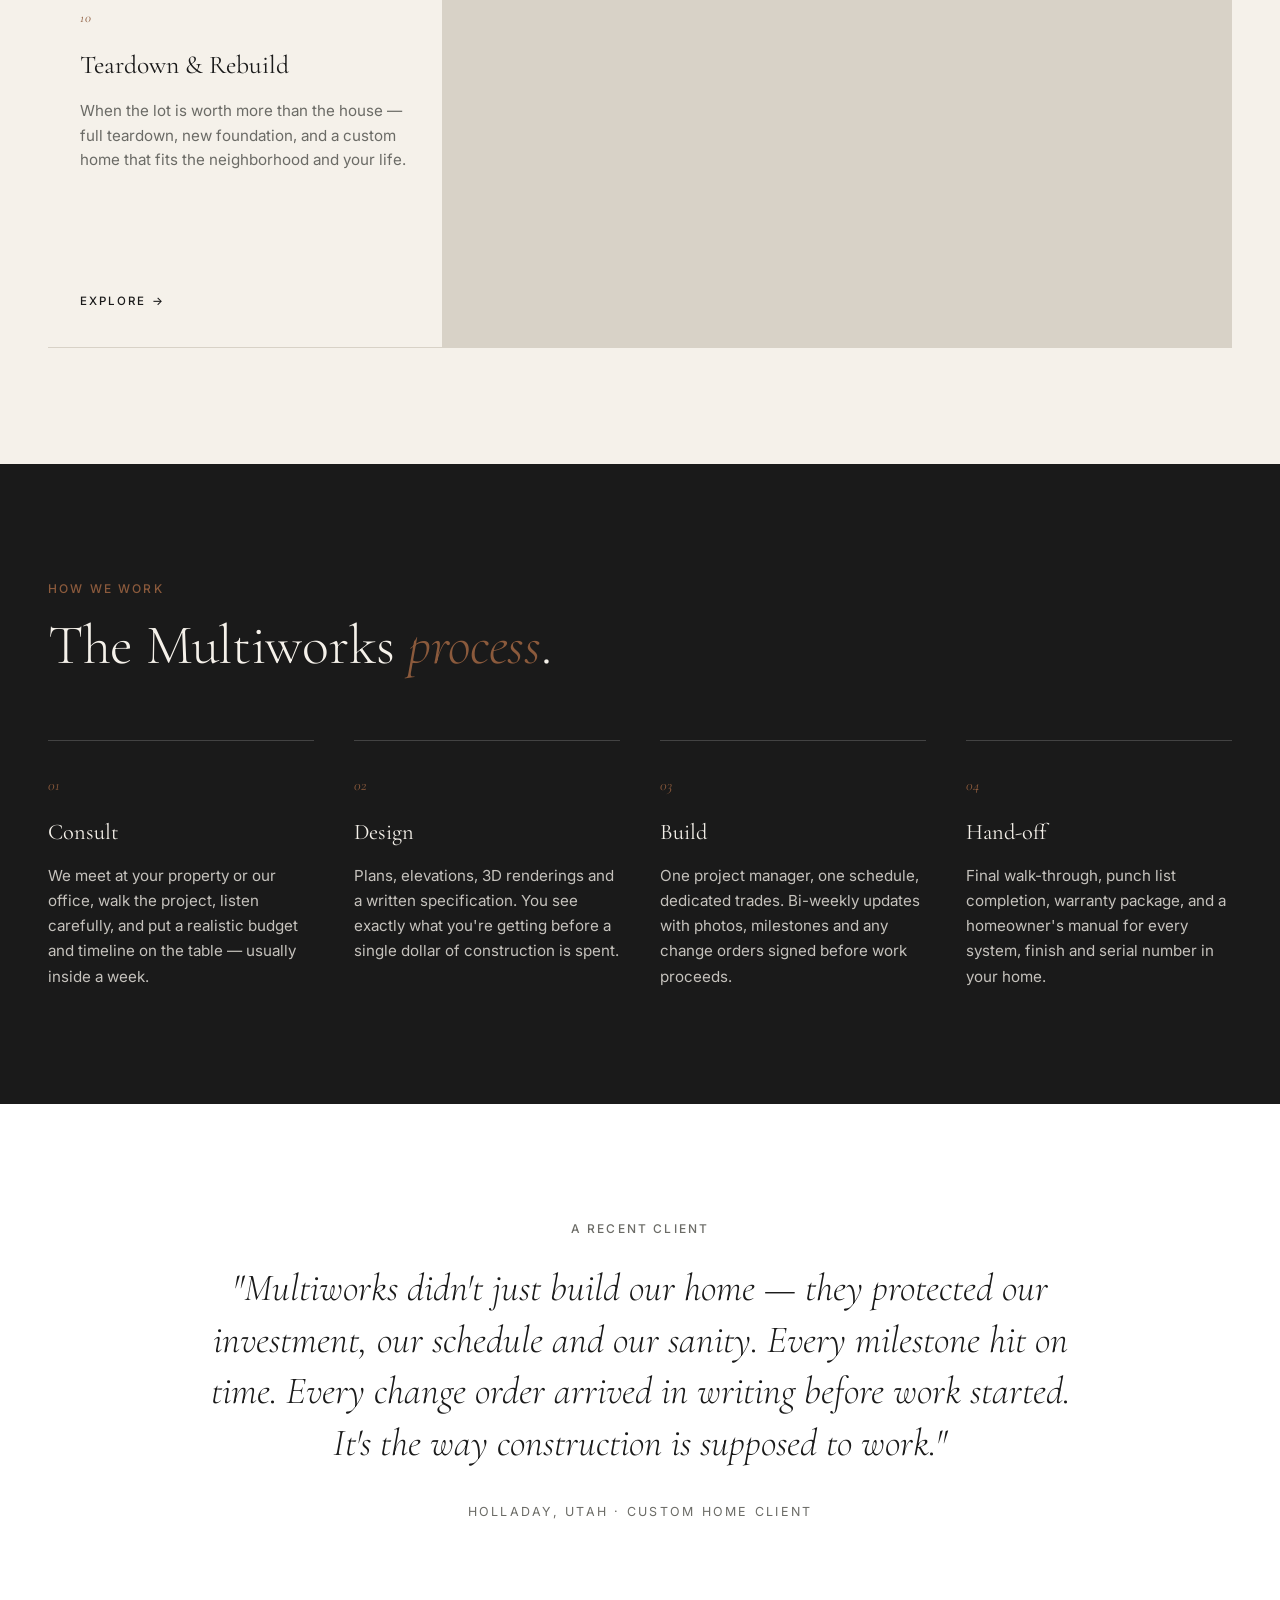
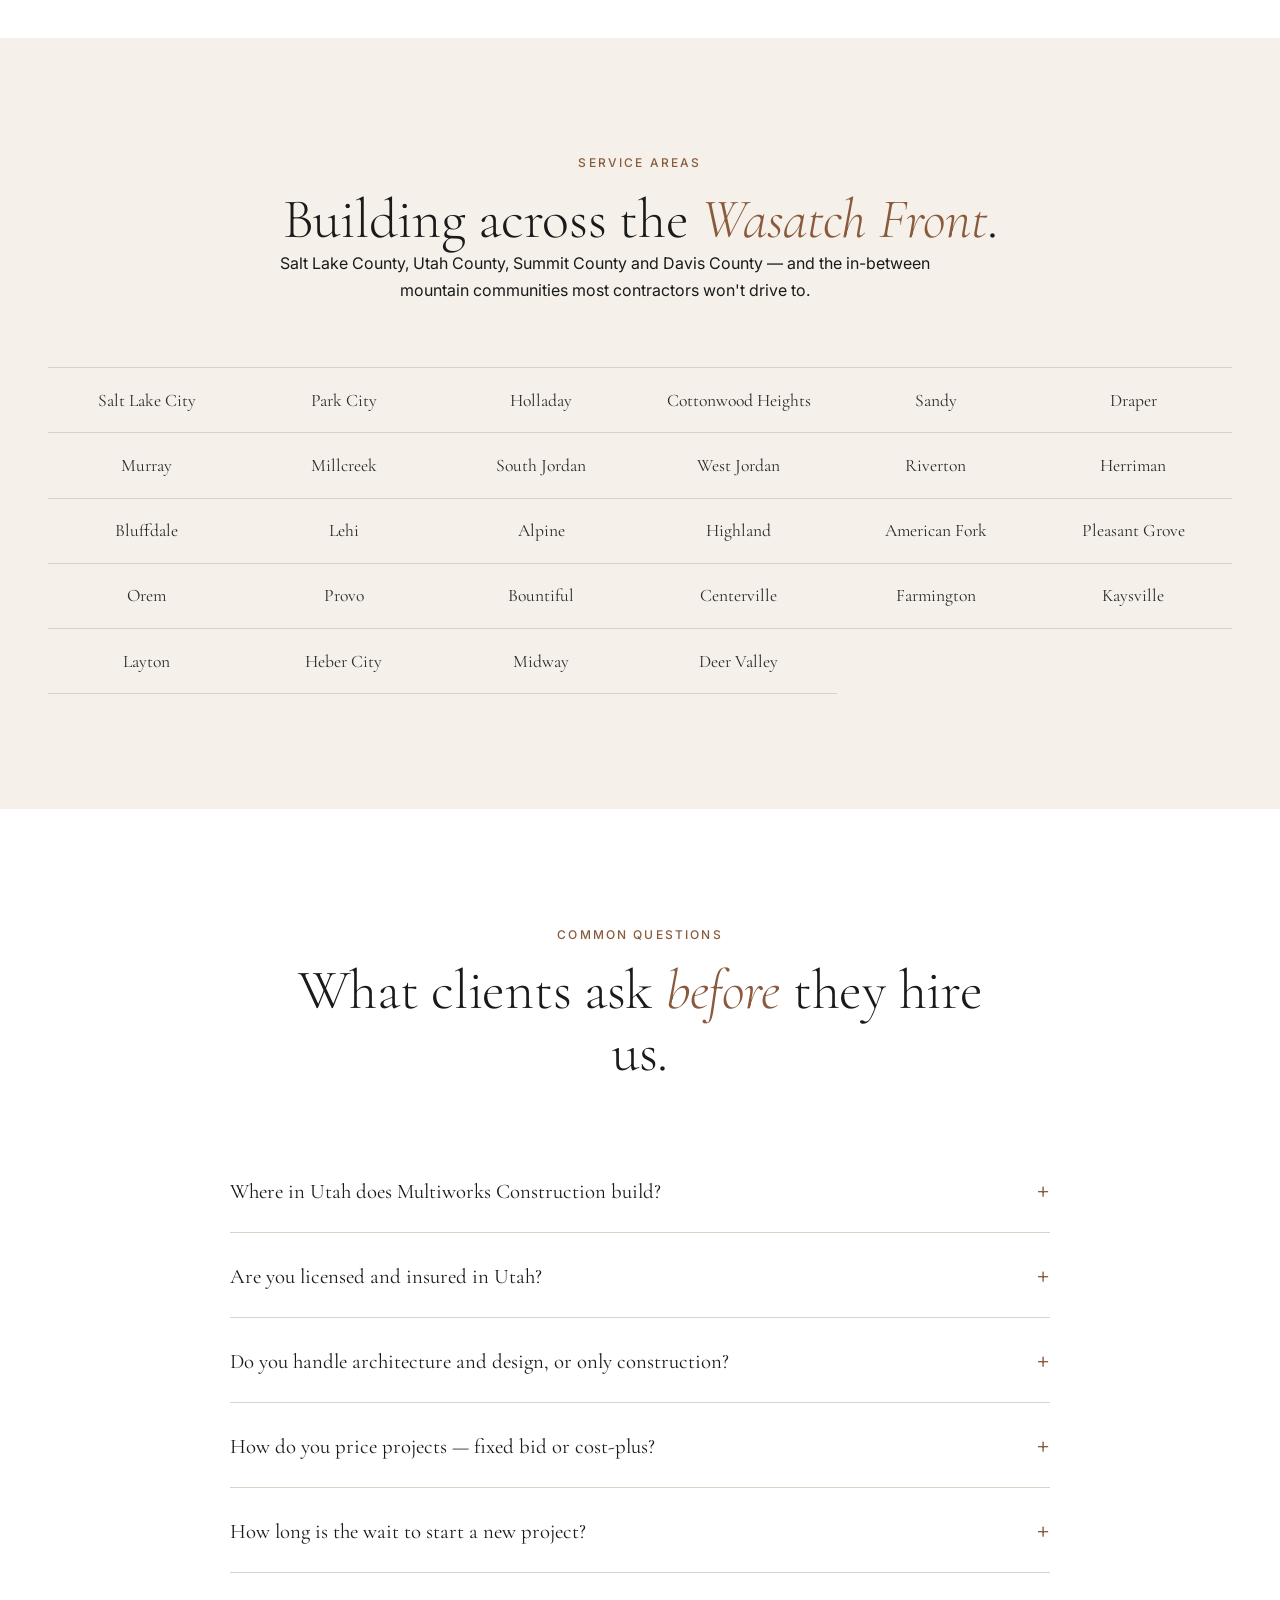
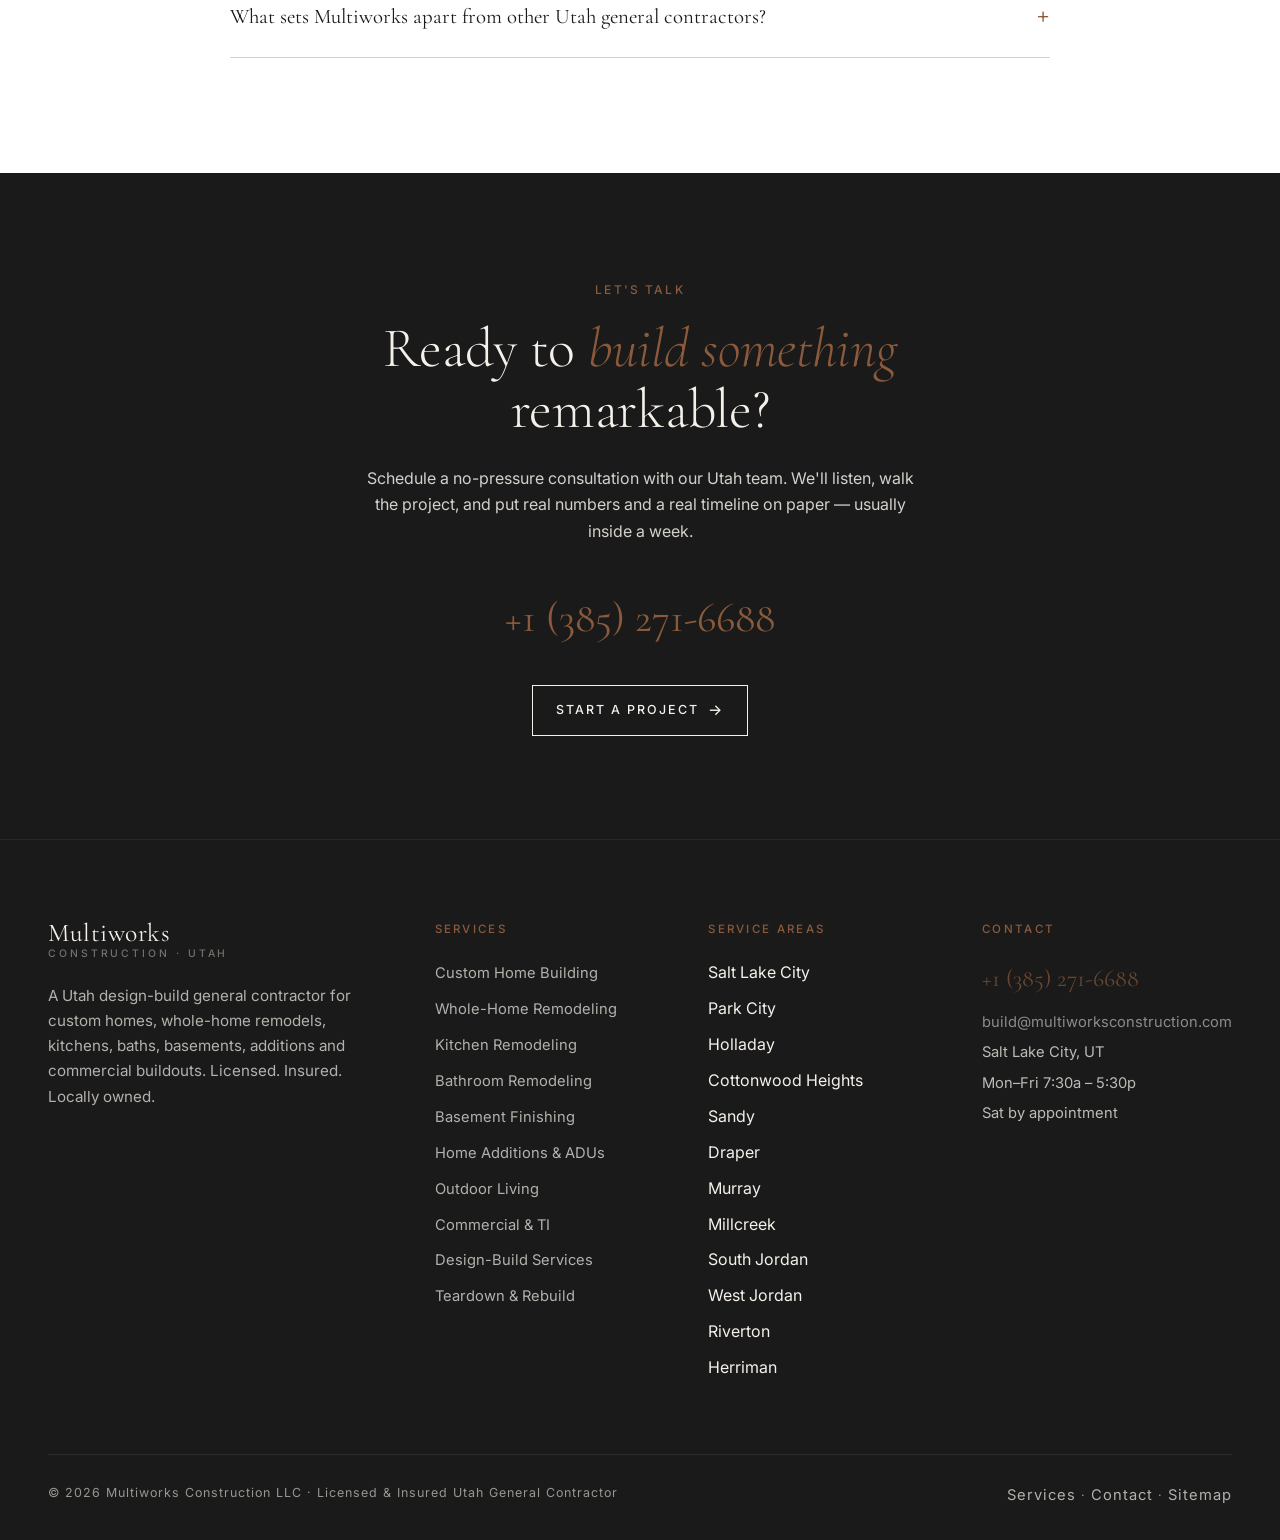
==== commit 45ec90e0: "Rehost images locally as WebP, drop Higgsfield CDN dependency - New rehost_images.py downloads from " ====
--- a/index.html
+++ b/index.html
@@ -12,19 +12,18 @@
 <meta property="og:title" content="Multiworks Construction LLC | Utah Custom Home Builder &amp; Remodeler — Salt Lake City">
 <meta property="og:description" content="Utah&#x27;s design-build general contractor — custom homes, whole-home remodels, kitchens, baths and commercial construction. Licensed. Insured. On time. On budget.">
 <meta property="og:url" content="https://multiworksconstruction.com/">
-<meta property="og:image" content="https://d8j0ntlcm91z4.cloudfront.net/user_3D9I46IbFQY7SJYjG1zLXFSWYSZ/hf_20260527_142649_5dd37092-c999-458c-b612-5440a5aed47f.png">
+<meta property="og:image" content="https://multiworksconstruction.com/assets/img/hero-01.webp">
 <meta name="twitter:card" content="summary_large_image">
 <meta name="twitter:title" content="Multiworks Construction LLC | Utah Custom Home Builder &amp; Remodeler — Salt Lake City">
 <meta name="twitter:description" content="Utah&#x27;s design-build general contractor — custom homes, whole-home remodels, kitchens, baths and commercial construction. Licensed. Insured. On time. On budget.">
-<meta name="twitter:image" content="https://d8j0ntlcm91z4.cloudfront.net/user_3D9I46IbFQY7SJYjG1zLXFSWYSZ/hf_20260527_142649_5dd37092-c999-458c-b612-5440a5aed47f.png">
+<meta name="twitter:image" content="https://multiworksconstruction.com/assets/img/hero-01.webp">
 <meta name="theme-color" content="#1A1A1A">
 <meta name="geo.region" content="US-UT">
 <meta name="geo.placename" content="Salt Lake City, Utah">
 <link rel="preconnect" href="https://fonts.googleapis.com">
 <link rel="preconnect" href="https://fonts.gstatic.com" crossorigin>
-<link rel="preconnect" href="https://d8j0ntlcm91z4.cloudfront.net" crossorigin>
 <link rel="stylesheet" href="/assets/styles.css">
-<script type="application/ld+json">{"@context": "https://schema.org", "@type": ["GeneralContractor", "HomeAndConstructionBusiness", "LocalBusiness"], "name": "Multiworks Construction LLC", "alternateName": "Multiworks Construction", "url": "https://multiworksconstruction.com", "telephone": "+1 (385) 271-6688", "email": "build@multiworksconstruction.com", "image": "https://d8j0ntlcm91z4.cloudfront.net/user_3D9I46IbFQY7SJYjG1zLXFSWYSZ/hf_20260527_142649_5dd37092-c999-458c-b612-5440a5aed47f.png", "logo": "https://d8j0ntlcm91z4.cloudfront.net/user_3D9I46IbFQY7SJYjG1zLXFSWYSZ/hf_20260527_142649_5dd37092-c999-458c-b612-5440a5aed47f.png", "description": "Utah's design-build general contractor \u2014 custom homes, whole-home remodels, kitchens, baths and commercial construction. Licensed. Insured. On time. On budget.", "priceRange": "$$$", "address": {"@type": "PostalAddress", "addressLocality": "Salt Lake City", "addressRegion": "UT", "postalCode": "84101", "addressCountry": "US"}, "areaServed": [{"@type": "City", "name": "Salt Lake City"}, {"@type": "City", "name": "Park City"}, {"@type": "City", "name": "Holladay"}, {"@type": "City", "name": "Cottonwood Heights"}, {"@type": "City", "name": "Sandy"}, {"@type": "City", "name": "Draper"}, {"@type": "City", "name": "Murray"}, {"@type": "City", "name": "Millcreek"}, {"@type": "City", "name": "South Jordan"}, {"@type": "City", "name": "West Jordan"}, {"@type": "City", "name": "Riverton"}, {"@type": "City", "name": "Herriman"}, {"@type": "City", "name": "Bluffdale"}, {"@type": "City", "name": "Lehi"}, {"@type": "City", "name": "Alpine"}, {"@type": "City", "name": "Highland"}, {"@type": "City", "name": "American Fork"}, {"@type": "City", "name": "Pleasant Grove"}, {"@type": "City", "name": "Orem"}, {"@type": "City", "name": "Provo"}, {"@type": "City", "name": "Bountiful"}, {"@type": "City", "name": "Centerville"}, {"@type": "City", "name": "Farmington"}, {"@type": "City", "name": "Kaysville"}, {"@type": "City", "name": "Layton"}, {"@type": "City", "name": "Heber City"}, {"@type": "City", "name": "Midway"}, {"@type": "City", "name": "Deer Valley"}], "sameAs": [], "hasOfferCatalog": {"@type": "OfferCatalog", "name": "Construction & Remodeling Services", "itemListElement": [{"@type": "Offer", "itemOffered": {"@type": "Service", "name": "Custom Home Building", "url": "https://multiworksconstruction.com/custom-home-building.html"}}, {"@type": "Offer", "itemOffered": {"@type": "Service", "name": "Whole-Home Remodeling", "url": "https://multiworksconstruction.com/whole-home-remodeling.html"}}, {"@type": "Offer", "itemOffered": {"@type": "Service", "name": "Kitchen Remodeling", "url": "https://multiworksconstruction.com/kitchen-remodeling.html"}}, {"@type": "Offer", "itemOffered": {"@type": "Service", "name": "Bathroom Remodeling", "url": "https://multiworksconstruction.com/bathroom-remodeling.html"}}, {"@type": "Offer", "itemOffered": {"@type": "Service", "name": "Basement Finishing", "url": "https://multiworksconstruction.com/basement-finishing.html"}}, {"@type": "Offer", "itemOffered": {"@type": "Service", "name": "Home Additions & ADUs", "url": "https://multiworksconstruction.com/home-additions.html"}}, {"@type": "Offer", "itemOffered": {"@type": "Service", "name": "Outdoor Living", "url": "https://multiworksconstruction.com/outdoor-living.html"}}, {"@type": "Offer", "itemOffered": {"@type": "Service", "name": "Commercial & TI", "url": "https://multiworksconstruction.com/commercial-construction.html"}}, {"@type": "Offer", "itemOffered": {"@type": "Service", "name": "Design-Build Services", "url": "https://multiworksconstruction.com/design-build.html"}}, {"@type": "Offer", "itemOffered": {"@type": "Service", "name": "Teardown & Rebuild", "url": "https://multiworksconstruction.com/teardown-rebuild.html"}}]}}</script>
+<script type="application/ld+json">{"@context": "https://schema.org", "@type": ["GeneralContractor", "HomeAndConstructionBusiness", "LocalBusiness"], "name": "Multiworks Construction LLC", "alternateName": "Multiworks Construction", "url": "https://multiworksconstruction.com", "telephone": "+1 (385) 271-6688", "email": "build@multiworksconstruction.com", "image": "https://multiworksconstruction.com/assets/img/hero-01.webp", "logo": "https://multiworksconstruction.com/assets/img/hero-01.webp", "description": "Utah's design-build general contractor \u2014 custom homes, whole-home remodels, kitchens, baths and commercial construction. Licensed. Insured. On time. On budget.", "priceRange": "$$$", "address": {"@type": "PostalAddress", "addressLocality": "Salt Lake City", "addressRegion": "UT", "postalCode": "84101", "addressCountry": "US"}, "areaServed": [{"@type": "City", "name": "Salt Lake City"}, {"@type": "City", "name": "Park City"}, {"@type": "City", "name": "Holladay"}, {"@type": "City", "name": "Cottonwood Heights"}, {"@type": "City", "name": "Sandy"}, {"@type": "City", "name": "Draper"}, {"@type": "City", "name": "Murray"}, {"@type": "City", "name": "Millcreek"}, {"@type": "City", "name": "South Jordan"}, {"@type": "City", "name": "West Jordan"}, {"@type": "City", "name": "Riverton"}, {"@type": "City", "name": "Herriman"}, {"@type": "City", "name": "Bluffdale"}, {"@type": "City", "name": "Lehi"}, {"@type": "City", "name": "Alpine"}, {"@type": "City", "name": "Highland"}, {"@type": "City", "name": "American Fork"}, {"@type": "City", "name": "Pleasant Grove"}, {"@type": "City", "name": "Orem"}, {"@type": "City", "name": "Provo"}, {"@type": "City", "name": "Bountiful"}, {"@type": "City", "name": "Centerville"}, {"@type": "City", "name": "Farmington"}, {"@type": "City", "name": "Kaysville"}, {"@type": "City", "name": "Layton"}, {"@type": "City", "name": "Heber City"}, {"@type": "City", "name": "Midway"}, {"@type": "City", "name": "Deer Valley"}], "sameAs": [], "hasOfferCatalog": {"@type": "OfferCatalog", "name": "Construction & Remodeling Services", "itemListElement": [{"@type": "Offer", "itemOffered": {"@type": "Service", "name": "Custom Home Building", "url": "https://multiworksconstruction.com/custom-home-building.html"}}, {"@type": "Offer", "itemOffered": {"@type": "Service", "name": "Whole-Home Remodeling", "url": "https://multiworksconstruction.com/whole-home-remodeling.html"}}, {"@type": "Offer", "itemOffered": {"@type": "Service", "name": "Kitchen Remodeling", "url": "https://multiworksconstruction.com/kitchen-remodeling.html"}}, {"@type": "Offer", "itemOffered": {"@type": "Service", "name": "Bathroom Remodeling", "url": "https://multiworksconstruction.com/bathroom-remodeling.html"}}, {"@type": "Offer", "itemOffered": {"@type": "Service", "name": "Basement Finishing", "url": "https://multiworksconstruction.com/basement-finishing.html"}}, {"@type": "Offer", "itemOffered": {"@type": "Service", "name": "Home Additions & ADUs", "url": "https://multiworksconstruction.com/home-additions.html"}}, {"@type": "Offer", "itemOffered": {"@type": "Service", "name": "Outdoor Living", "url": "https://multiworksconstruction.com/outdoor-living.html"}}, {"@type": "Offer", "itemOffered": {"@type": "Service", "name": "Commercial & TI", "url": "https://multiworksconstruction.com/commercial-construction.html"}}, {"@type": "Offer", "itemOffered": {"@type": "Service", "name": "Design-Build Services", "url": "https://multiworksconstruction.com/design-build.html"}}, {"@type": "Offer", "itemOffered": {"@type": "Service", "name": "Teardown & Rebuild", "url": "https://multiworksconstruction.com/teardown-rebuild.html"}}]}}</script>
 <script type="application/ld+json">{"@context": "https://schema.org", "@type": "FAQPage", "mainEntity": [{"@type": "Question", "name": "Where in Utah does Multiworks Construction build?", "acceptedAnswer": {"@type": "Answer", "text": "We serve the entire Wasatch Front: Salt Lake City, Park City, Holladay, Sandy, Draper, Lehi, Provo, Bountiful, Cottonwood Heights and surrounding communities in Salt Lake, Utah, Summit and Davis counties."}}, {"@type": "Question", "name": "Are you licensed and insured in Utah?", "acceptedAnswer": {"@type": "Answer", "text": "Yes \u2014 Multiworks Construction LLC is a fully licensed Utah general contractor carrying commercial general liability and workers' comp insurance. Documentation is available on request."}}, {"@type": "Question", "name": "Do you handle architecture and design, or only construction?", "acceptedAnswer": {"@type": "Answer", "text": "Both. Our design-build team handles architecture, interior design, structural engineering and construction under one contract. We're also happy to work with architects and designers you've already chosen."}}, {"@type": "Question", "name": "How do you price projects \u2014 fixed bid or cost-plus?", "acceptedAnswer": {"@type": "Answer", "text": "We default to a transparent fixed-fee model. After selections are made, we lock the construction price with a clear allowance schedule. Cost-plus is offered on highly custom or unique projects."}}, {"@type": "Question", "name": "How long is the wait to start a new project?", "acceptedAnswer": {"@type": "Answer", "text": "Lead times vary by project size and trade availability. We typically schedule new project starts 6\u201312 weeks out and can sometimes start sooner. Call us for current availability."}}, {"@type": "Question", "name": "What sets Multiworks apart from other Utah general contractors?", "acceptedAnswer": {"@type": "Answer", "text": "Single point of accountability, transparent fixed-fee pricing, in-house design and trades, written milestone schedules, and a 24-month workmanship warranty on every home we build."}}]}</script>
 </head>
 <body><header class="nav">
@@ -47,16 +46,16 @@
 <a class="tap-call" href="tel:+13852716688">Call +1 (385) 271-6688</a>
 
 <section class="hero" id="top">
-  <div class="hero__bg"><div class="hero__slide is-active" data-bg="https://d8j0ntlcm91z4.cloudfront.net/user_3D9I46IbFQY7SJYjG1zLXFSWYSZ/hf_20260527_142649_5dd37092-c999-458c-b612-5440a5aed47f.png" aria-hidden="true"></div>
-<div class="hero__slide" data-bg="https://d8j0ntlcm91z4.cloudfront.net/user_3D9I46IbFQY7SJYjG1zLXFSWYSZ/hf_20260527_142649_6072e7fd-3734-49b9-b9fe-c3d2250e8d02.png" aria-hidden="true"></div>
-<div class="hero__slide" data-bg="https://d8j0ntlcm91z4.cloudfront.net/user_3D9I46IbFQY7SJYjG1zLXFSWYSZ/hf_20260527_142649_8c88b0ae-e939-43f4-ba6f-eeab7a86879c.png" aria-hidden="true"></div>
-<div class="hero__slide" data-bg="https://d8j0ntlcm91z4.cloudfront.net/user_3D9I46IbFQY7SJYjG1zLXFSWYSZ/hf_20260527_142649_09aad1f6-2e87-41c8-aad6-76e37c90cc7b.png" aria-hidden="true"></div>
-<div class="hero__slide" data-bg="https://d8j0ntlcm91z4.cloudfront.net/user_3D9I46IbFQY7SJYjG1zLXFSWYSZ/hf_20260527_142652_b44b69ef-961d-4f68-add3-57c39d82c30c.png" aria-hidden="true"></div>
-<div class="hero__slide" data-bg="https://d8j0ntlcm91z4.cloudfront.net/user_3D9I46IbFQY7SJYjG1zLXFSWYSZ/hf_20260527_142652_31492d71-8838-4798-9c17-ec9f7125d84a.png" aria-hidden="true"></div>
-<div class="hero__slide" data-bg="https://d8j0ntlcm91z4.cloudfront.net/user_3D9I46IbFQY7SJYjG1zLXFSWYSZ/hf_20260527_142652_39713f1c-8f3d-4039-b976-df4f554c33d3.png" aria-hidden="true"></div>
-<div class="hero__slide" data-bg="https://d8j0ntlcm91z4.cloudfront.net/user_3D9I46IbFQY7SJYjG1zLXFSWYSZ/hf_20260527_142652_779872b1-b23d-46ce-b942-60f5407f276e.png" aria-hidden="true"></div>
-<div class="hero__slide" data-bg="https://d8j0ntlcm91z4.cloudfront.net/user_3D9I46IbFQY7SJYjG1zLXFSWYSZ/hf_20260527_142654_af2141da-efd0-4d3c-adfd-295aea122c77.png" aria-hidden="true"></div>
-<div class="hero__slide" data-bg="https://d8j0ntlcm91z4.cloudfront.net/user_3D9I46IbFQY7SJYjG1zLXFSWYSZ/hf_20260527_142654_90d93c00-0a2c-4fcf-ba01-e5bb91f5d142.png" aria-hidden="true"></div></div>
+  <div class="hero__bg"><div class="hero__slide is-active" data-bg="/assets/img/hero-01.webp" aria-hidden="true"></div>
+<div class="hero__slide" data-bg="/assets/img/hero-02.webp" aria-hidden="true"></div>
+<div class="hero__slide" data-bg="/assets/img/hero-03.webp" aria-hidden="true"></div>
+<div class="hero__slide" data-bg="/assets/img/hero-04.webp" aria-hidden="true"></div>
+<div class="hero__slide" data-bg="/assets/img/hero-05.webp" aria-hidden="true"></div>
+<div class="hero__slide" data-bg="/assets/img/hero-06.webp" aria-hidden="true"></div>
+<div class="hero__slide" data-bg="/assets/img/hero-07.webp" aria-hidden="true"></div>
+<div class="hero__slide" data-bg="/assets/img/hero-08.webp" aria-hidden="true"></div>
+<div class="hero__slide" data-bg="/assets/img/hero-09.webp" aria-hidden="true"></div>
+<div class="hero__slide" data-bg="/assets/img/hero-10.webp" aria-hidden="true"></div></div>
   <div class="hero__inner">
     <span class="eyebrow hero__eyebrow">Salt Lake City · Park City · Wasatch Front</span>
     <h1 class="hero__title">Utah custom homes &amp; remodels, built <em>without compromise</em>.</h1>
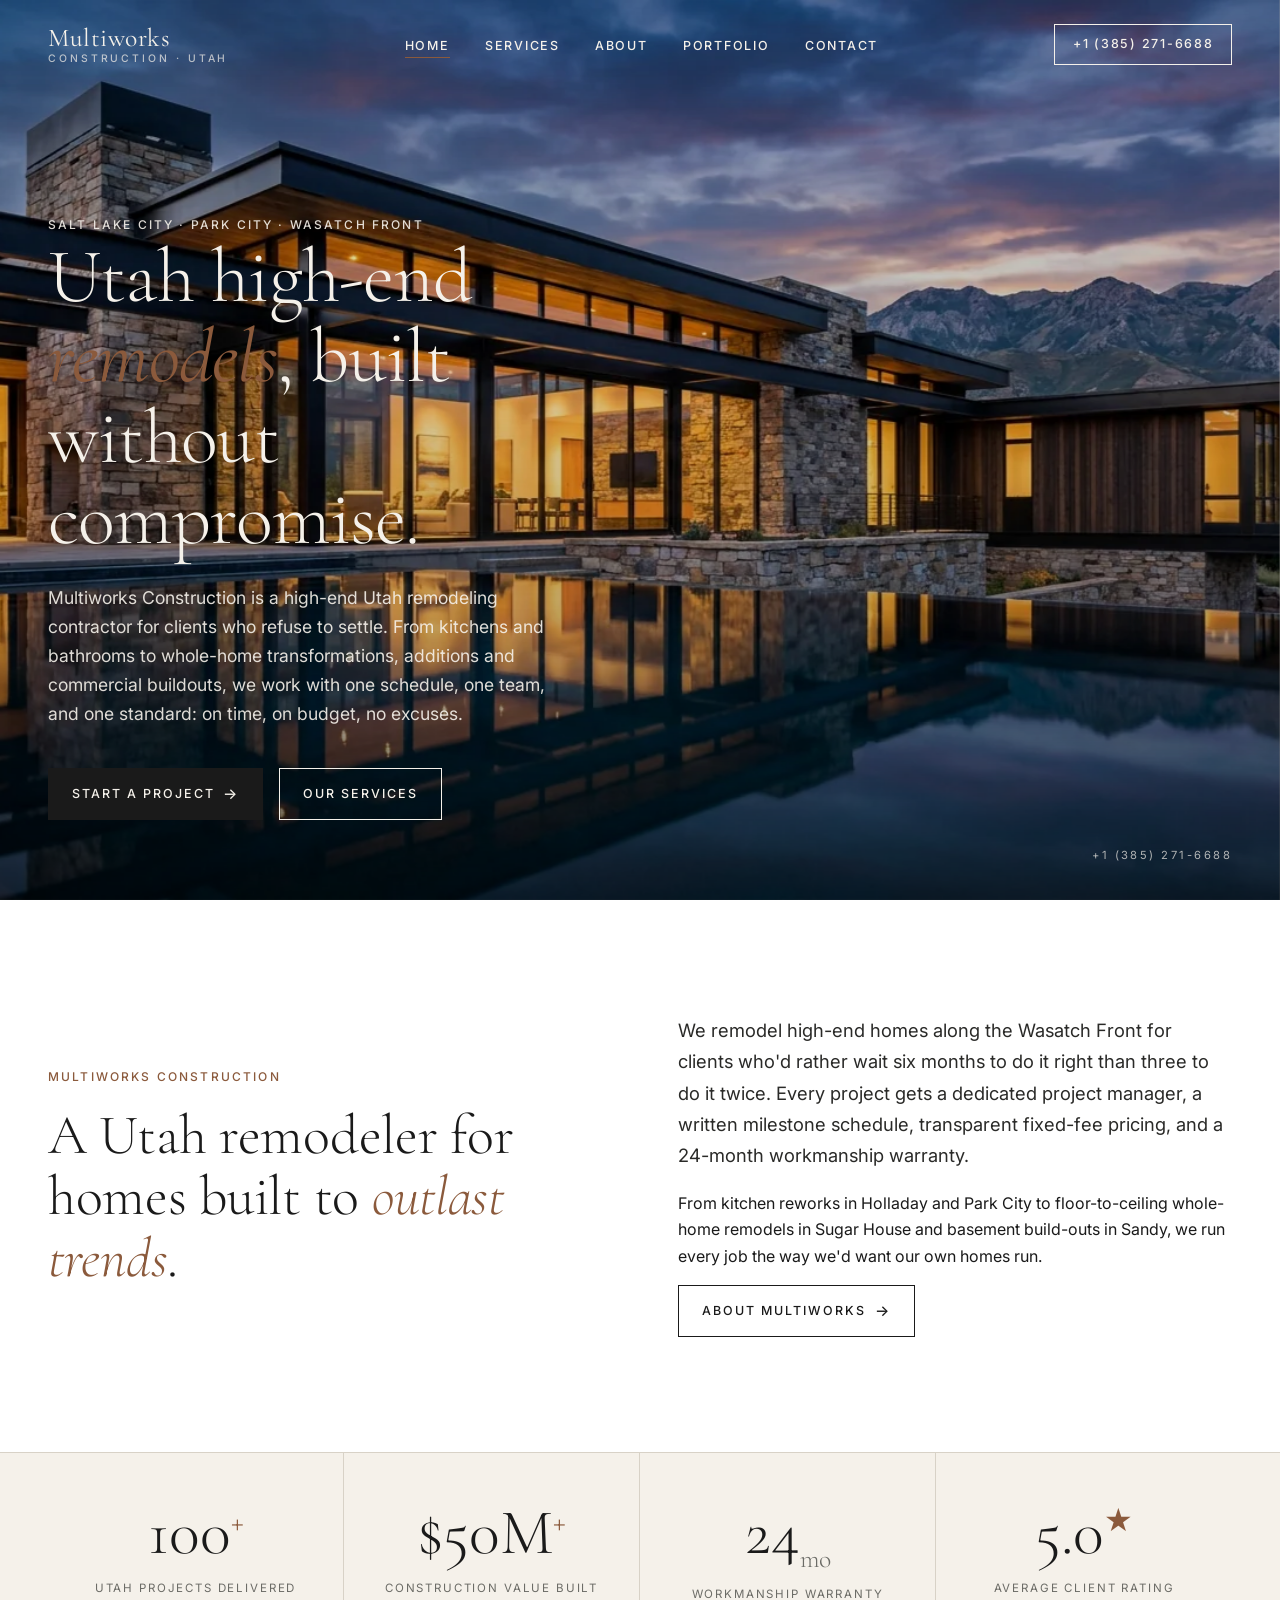
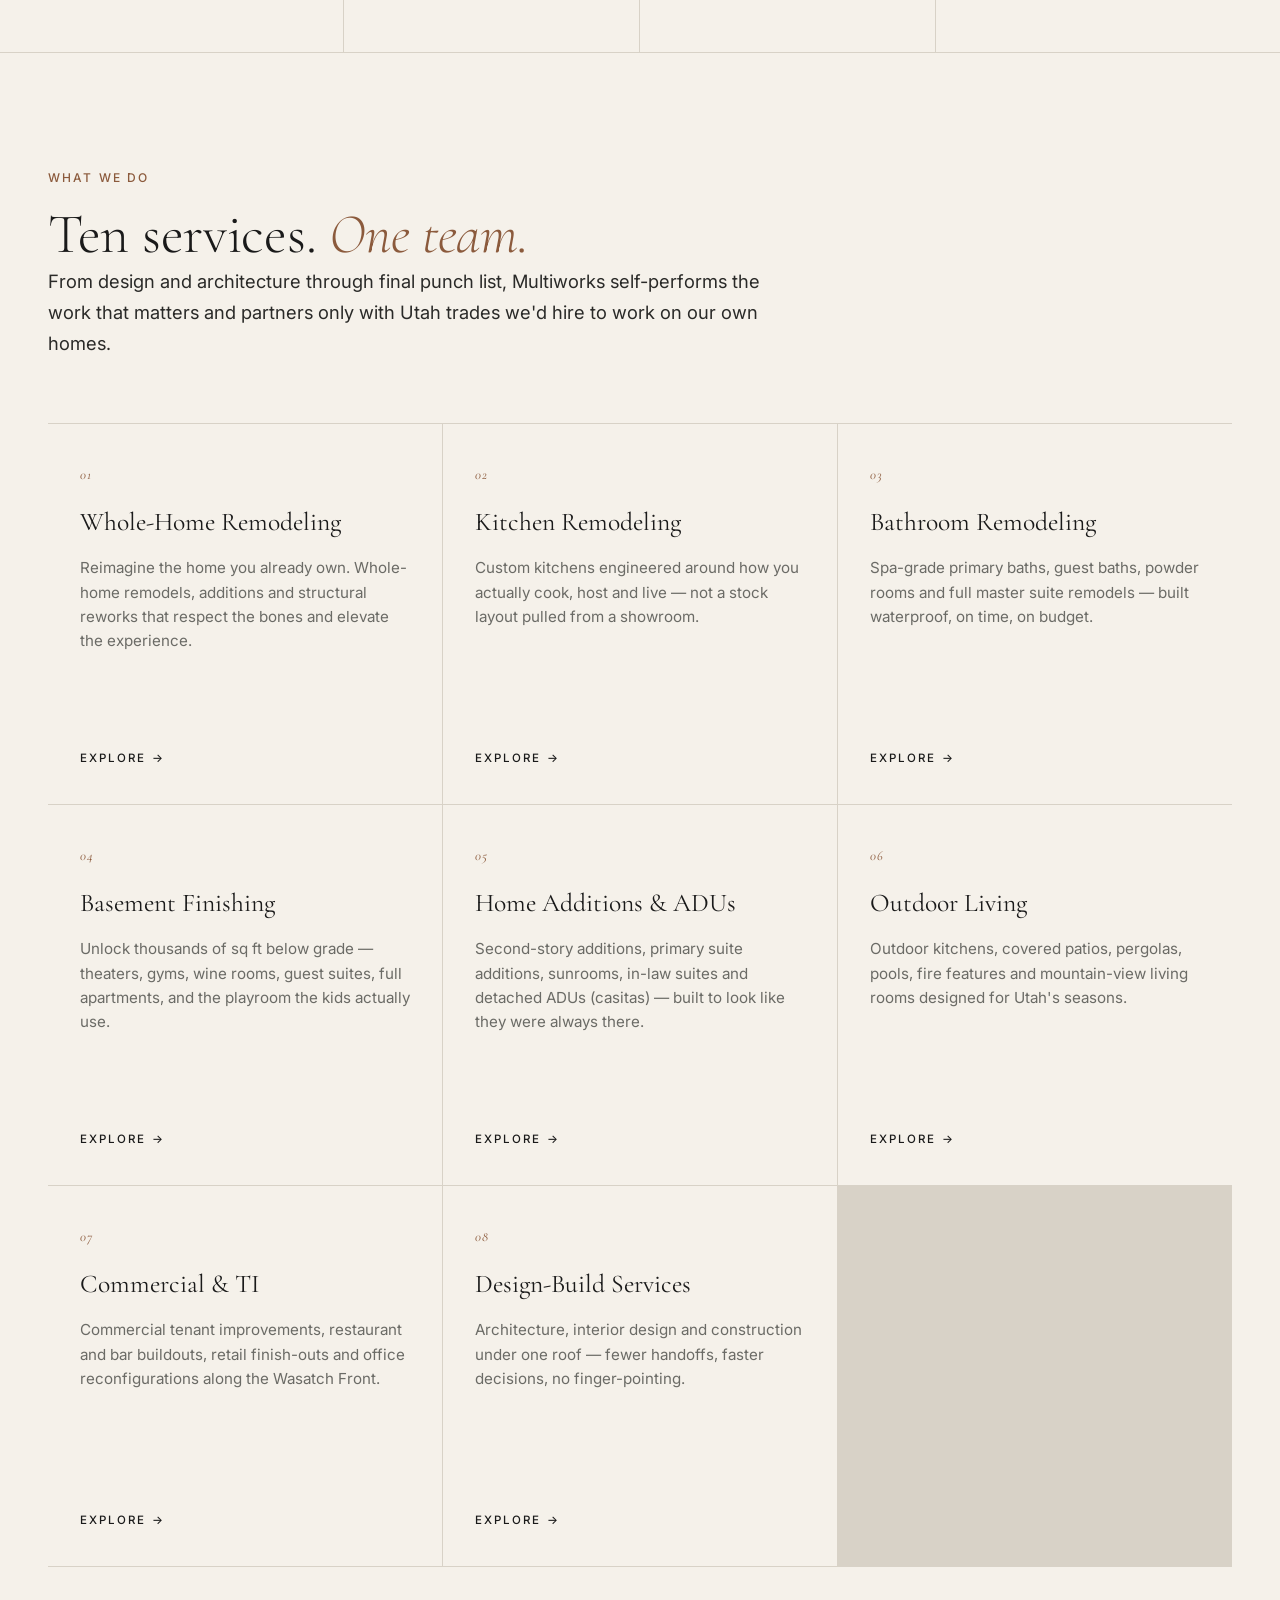
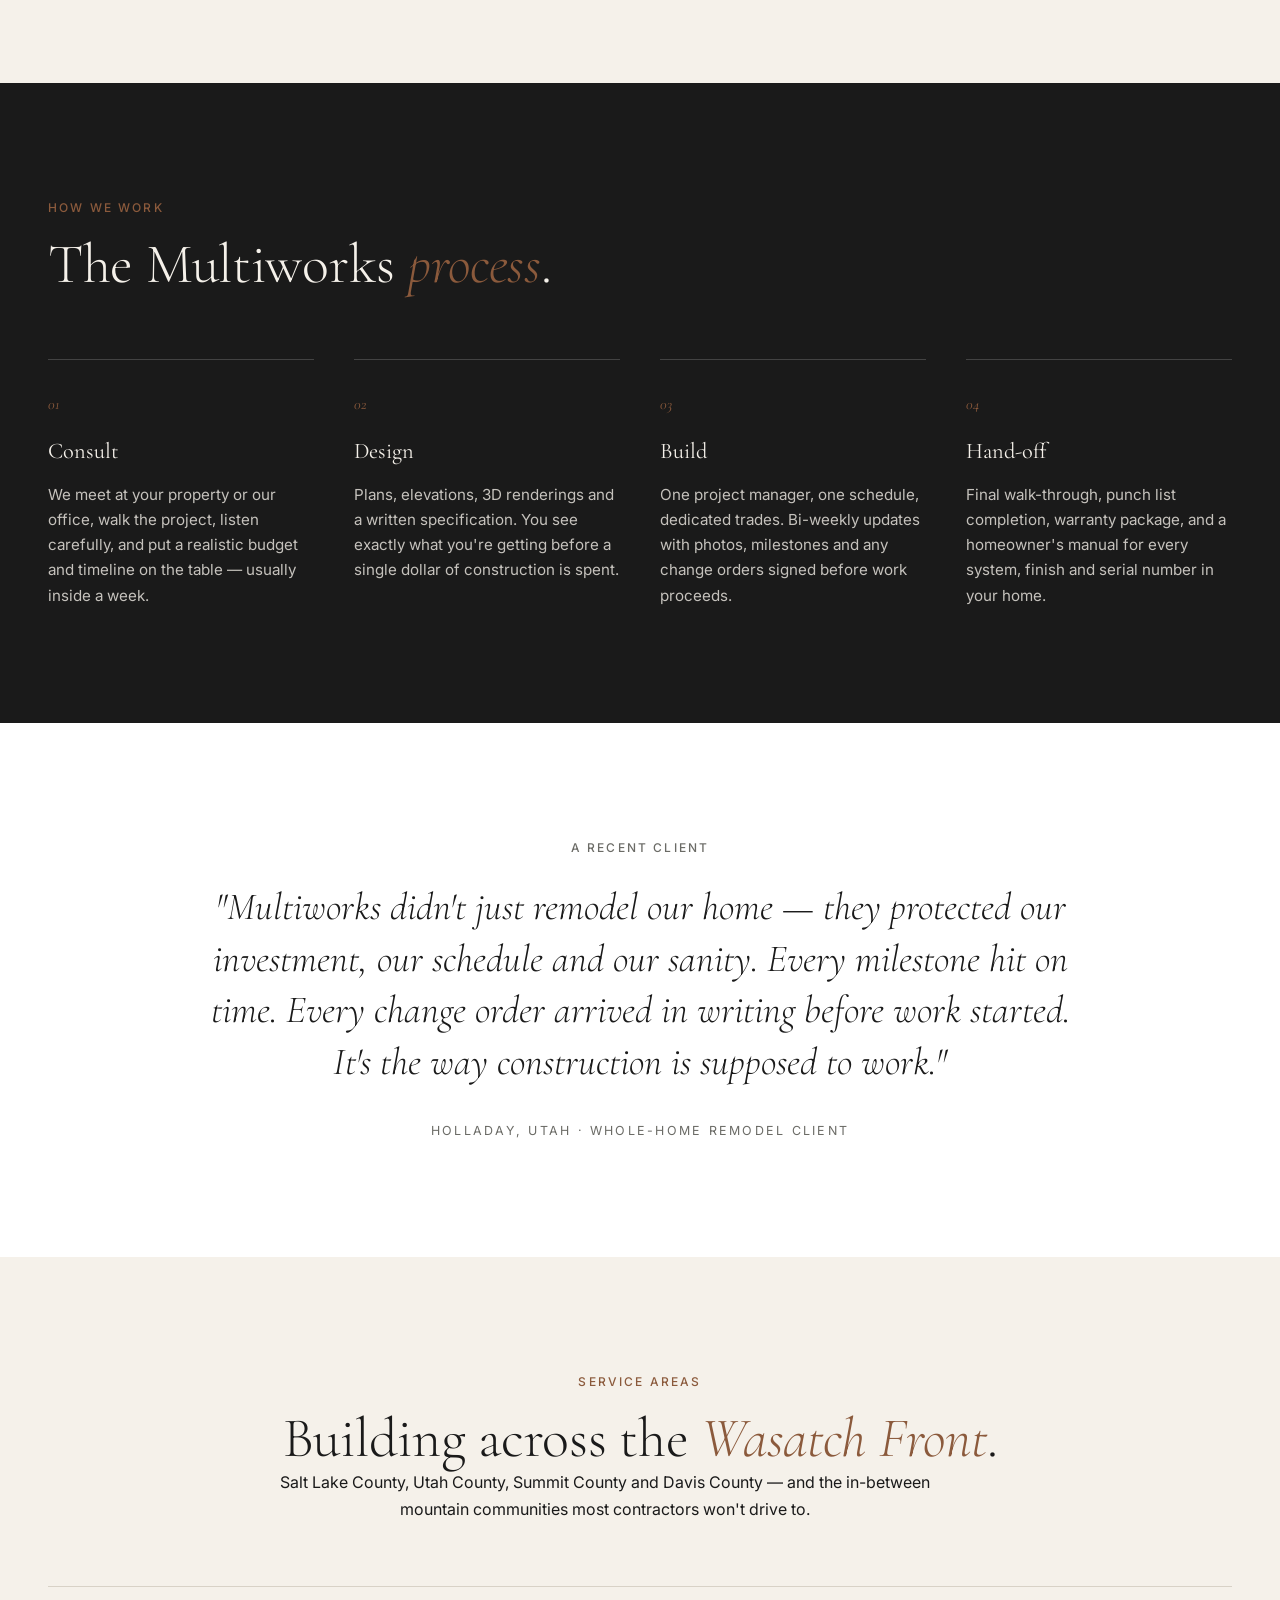
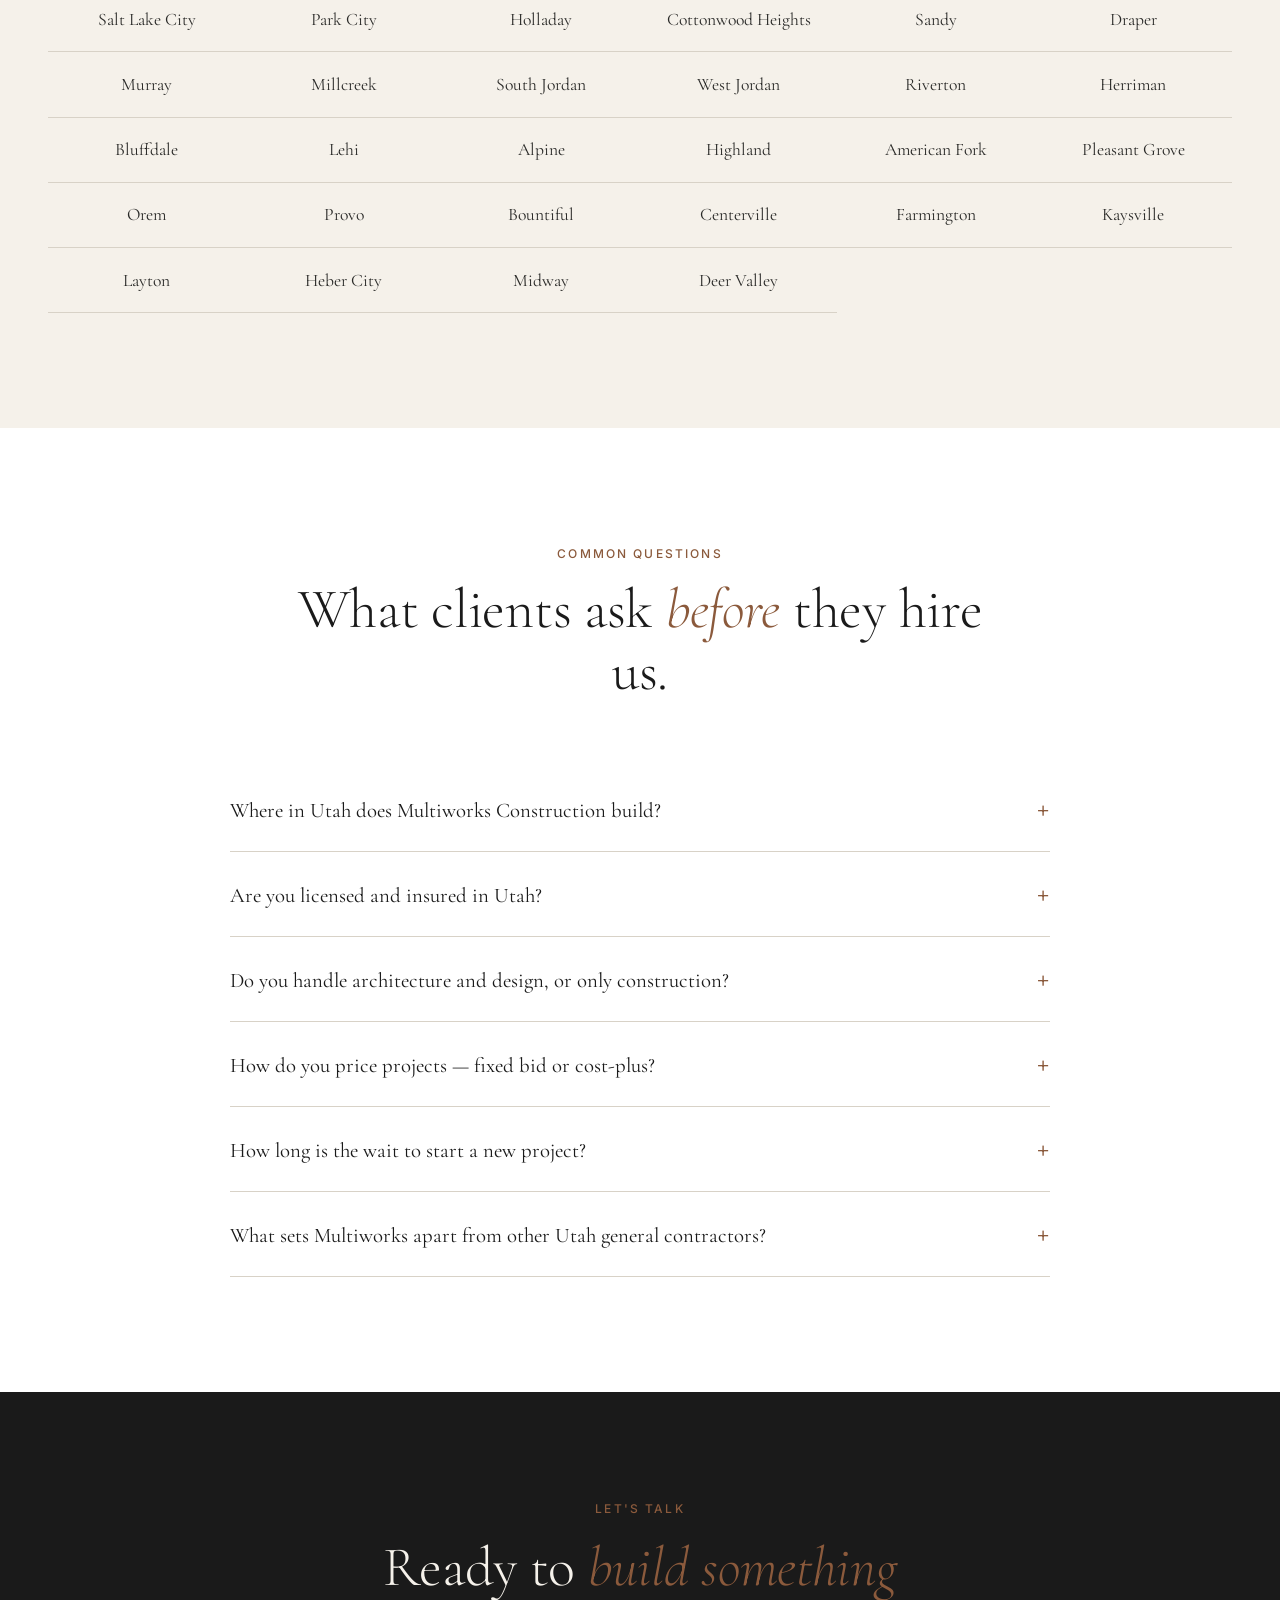
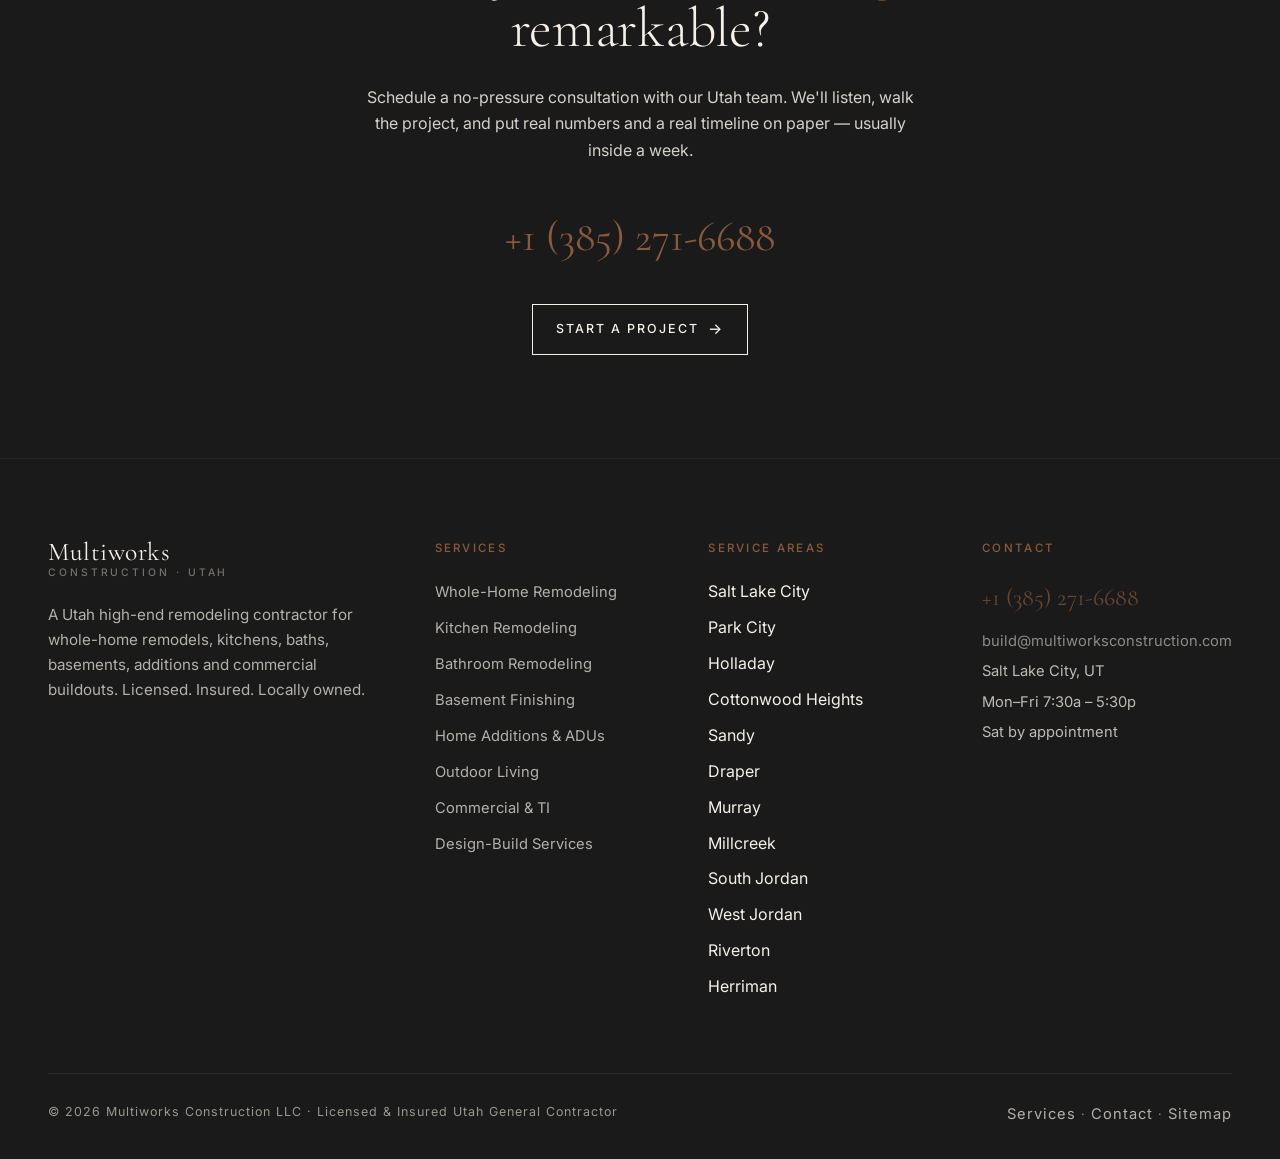
==== commit 0d34d214: "Reposition: high-end remodeler, not custom home builder Drop Custom Home Building (#01) and Teardown" ====
--- a/index.html
+++ b/index.html
@@ -3,19 +3,19 @@
 <head>
 <meta charset="utf-8">
 <meta name="viewport" content="width=device-width,initial-scale=1">
-<title>Multiworks Construction LLC | Utah Custom Home Builder &amp; Remodeler — Salt Lake City</title>
-<meta name="description" content="Utah&#x27;s design-build general contractor — custom homes, whole-home remodels, kitchens, baths and commercial construction. Licensed. Insured. On time. On budget.">
+<title>Multiworks Construction LLC | Utah High-End Remodeler &amp; Design-Build Contractor — Salt Lake City</title>
+<meta name="description" content="Utah&#x27;s high-end design-build remodeler — whole-home remodels, kitchens, baths, basements, additions and commercial buildouts. Licensed. Insured. On time. On budget.">
 <link rel="canonical" href="https://multiworksconstruction.com/">
 <meta name="robots" content="index,follow,max-image-preview:large">
 <meta property="og:type" content="website">
 <meta property="og:site_name" content="Multiworks Construction LLC">
-<meta property="og:title" content="Multiworks Construction LLC | Utah Custom Home Builder &amp; Remodeler — Salt Lake City">
-<meta property="og:description" content="Utah&#x27;s design-build general contractor — custom homes, whole-home remodels, kitchens, baths and commercial construction. Licensed. Insured. On time. On budget.">
+<meta property="og:title" content="Multiworks Construction LLC | Utah High-End Remodeler &amp; Design-Build Contractor — Salt Lake City">
+<meta property="og:description" content="Utah&#x27;s high-end design-build remodeler — whole-home remodels, kitchens, baths, basements, additions and commercial buildouts. Licensed. Insured. On time. On budget.">
 <meta property="og:url" content="https://multiworksconstruction.com/">
 <meta property="og:image" content="https://multiworksconstruction.com/assets/img/hero-01.webp">
 <meta name="twitter:card" content="summary_large_image">
-<meta name="twitter:title" content="Multiworks Construction LLC | Utah Custom Home Builder &amp; Remodeler — Salt Lake City">
-<meta name="twitter:description" content="Utah&#x27;s design-build general contractor — custom homes, whole-home remodels, kitchens, baths and commercial construction. Licensed. Insured. On time. On budget.">
+<meta name="twitter:title" content="Multiworks Construction LLC | Utah High-End Remodeler &amp; Design-Build Contractor — Salt Lake City">
+<meta name="twitter:description" content="Utah&#x27;s high-end design-build remodeler — whole-home remodels, kitchens, baths, basements, additions and commercial buildouts. Licensed. Insured. On time. On budget.">
 <meta name="twitter:image" content="https://multiworksconstruction.com/assets/img/hero-01.webp">
 <meta name="theme-color" content="#1A1A1A">
 <meta name="geo.region" content="US-UT">
@@ -23,8 +23,8 @@
 <link rel="preconnect" href="https://fonts.googleapis.com">
 <link rel="preconnect" href="https://fonts.gstatic.com" crossorigin>
 <link rel="stylesheet" href="/assets/styles.css">
-<script type="application/ld+json">{"@context": "https://schema.org", "@type": ["GeneralContractor", "HomeAndConstructionBusiness", "LocalBusiness"], "name": "Multiworks Construction LLC", "alternateName": "Multiworks Construction", "url": "https://multiworksconstruction.com", "telephone": "+1 (385) 271-6688", "email": "build@multiworksconstruction.com", "image": "https://multiworksconstruction.com/assets/img/hero-01.webp", "logo": "https://multiworksconstruction.com/assets/img/hero-01.webp", "description": "Utah's design-build general contractor \u2014 custom homes, whole-home remodels, kitchens, baths and commercial construction. Licensed. Insured. On time. On budget.", "priceRange": "$$$", "address": {"@type": "PostalAddress", "addressLocality": "Salt Lake City", "addressRegion": "UT", "postalCode": "84101", "addressCountry": "US"}, "areaServed": [{"@type": "City", "name": "Salt Lake City"}, {"@type": "City", "name": "Park City"}, {"@type": "City", "name": "Holladay"}, {"@type": "City", "name": "Cottonwood Heights"}, {"@type": "City", "name": "Sandy"}, {"@type": "City", "name": "Draper"}, {"@type": "City", "name": "Murray"}, {"@type": "City", "name": "Millcreek"}, {"@type": "City", "name": "South Jordan"}, {"@type": "City", "name": "West Jordan"}, {"@type": "City", "name": "Riverton"}, {"@type": "City", "name": "Herriman"}, {"@type": "City", "name": "Bluffdale"}, {"@type": "City", "name": "Lehi"}, {"@type": "City", "name": "Alpine"}, {"@type": "City", "name": "Highland"}, {"@type": "City", "name": "American Fork"}, {"@type": "City", "name": "Pleasant Grove"}, {"@type": "City", "name": "Orem"}, {"@type": "City", "name": "Provo"}, {"@type": "City", "name": "Bountiful"}, {"@type": "City", "name": "Centerville"}, {"@type": "City", "name": "Farmington"}, {"@type": "City", "name": "Kaysville"}, {"@type": "City", "name": "Layton"}, {"@type": "City", "name": "Heber City"}, {"@type": "City", "name": "Midway"}, {"@type": "City", "name": "Deer Valley"}], "sameAs": [], "hasOfferCatalog": {"@type": "OfferCatalog", "name": "Construction & Remodeling Services", "itemListElement": [{"@type": "Offer", "itemOffered": {"@type": "Service", "name": "Custom Home Building", "url": "https://multiworksconstruction.com/custom-home-building.html"}}, {"@type": "Offer", "itemOffered": {"@type": "Service", "name": "Whole-Home Remodeling", "url": "https://multiworksconstruction.com/whole-home-remodeling.html"}}, {"@type": "Offer", "itemOffered": {"@type": "Service", "name": "Kitchen Remodeling", "url": "https://multiworksconstruction.com/kitchen-remodeling.html"}}, {"@type": "Offer", "itemOffered": {"@type": "Service", "name": "Bathroom Remodeling", "url": "https://multiworksconstruction.com/bathroom-remodeling.html"}}, {"@type": "Offer", "itemOffered": {"@type": "Service", "name": "Basement Finishing", "url": "https://multiworksconstruction.com/basement-finishing.html"}}, {"@type": "Offer", "itemOffered": {"@type": "Service", "name": "Home Additions & ADUs", "url": "https://multiworksconstruction.com/home-additions.html"}}, {"@type": "Offer", "itemOffered": {"@type": "Service", "name": "Outdoor Living", "url": "https://multiworksconstruction.com/outdoor-living.html"}}, {"@type": "Offer", "itemOffered": {"@type": "Service", "name": "Commercial & TI", "url": "https://multiworksconstruction.com/commercial-construction.html"}}, {"@type": "Offer", "itemOffered": {"@type": "Service", "name": "Design-Build Services", "url": "https://multiworksconstruction.com/design-build.html"}}, {"@type": "Offer", "itemOffered": {"@type": "Service", "name": "Teardown & Rebuild", "url": "https://multiworksconstruction.com/teardown-rebuild.html"}}]}}</script>
-<script type="application/ld+json">{"@context": "https://schema.org", "@type": "FAQPage", "mainEntity": [{"@type": "Question", "name": "Where in Utah does Multiworks Construction build?", "acceptedAnswer": {"@type": "Answer", "text": "We serve the entire Wasatch Front: Salt Lake City, Park City, Holladay, Sandy, Draper, Lehi, Provo, Bountiful, Cottonwood Heights and surrounding communities in Salt Lake, Utah, Summit and Davis counties."}}, {"@type": "Question", "name": "Are you licensed and insured in Utah?", "acceptedAnswer": {"@type": "Answer", "text": "Yes \u2014 Multiworks Construction LLC is a fully licensed Utah general contractor carrying commercial general liability and workers' comp insurance. Documentation is available on request."}}, {"@type": "Question", "name": "Do you handle architecture and design, or only construction?", "acceptedAnswer": {"@type": "Answer", "text": "Both. Our design-build team handles architecture, interior design, structural engineering and construction under one contract. We're also happy to work with architects and designers you've already chosen."}}, {"@type": "Question", "name": "How do you price projects \u2014 fixed bid or cost-plus?", "acceptedAnswer": {"@type": "Answer", "text": "We default to a transparent fixed-fee model. After selections are made, we lock the construction price with a clear allowance schedule. Cost-plus is offered on highly custom or unique projects."}}, {"@type": "Question", "name": "How long is the wait to start a new project?", "acceptedAnswer": {"@type": "Answer", "text": "Lead times vary by project size and trade availability. We typically schedule new project starts 6\u201312 weeks out and can sometimes start sooner. Call us for current availability."}}, {"@type": "Question", "name": "What sets Multiworks apart from other Utah general contractors?", "acceptedAnswer": {"@type": "Answer", "text": "Single point of accountability, transparent fixed-fee pricing, in-house design and trades, written milestone schedules, and a 24-month workmanship warranty on every home we build."}}]}</script>
+<script type="application/ld+json">{"@context": "https://schema.org", "@type": ["GeneralContractor", "HomeAndConstructionBusiness", "LocalBusiness"], "name": "Multiworks Construction LLC", "alternateName": "Multiworks Construction", "url": "https://multiworksconstruction.com", "telephone": "+1 (385) 271-6688", "email": "build@multiworksconstruction.com", "image": "https://multiworksconstruction.com/assets/img/hero-01.webp", "logo": "https://multiworksconstruction.com/assets/img/hero-01.webp", "description": "Utah's high-end design-build remodeler \u2014 whole-home remodels, kitchens, baths, basements, additions and commercial buildouts. Licensed. Insured. On time. On budget.", "priceRange": "$$$", "address": {"@type": "PostalAddress", "addressLocality": "Salt Lake City", "addressRegion": "UT", "postalCode": "84101", "addressCountry": "US"}, "areaServed": [{"@type": "City", "name": "Salt Lake City"}, {"@type": "City", "name": "Park City"}, {"@type": "City", "name": "Holladay"}, {"@type": "City", "name": "Cottonwood Heights"}, {"@type": "City", "name": "Sandy"}, {"@type": "City", "name": "Draper"}, {"@type": "City", "name": "Murray"}, {"@type": "City", "name": "Millcreek"}, {"@type": "City", "name": "South Jordan"}, {"@type": "City", "name": "West Jordan"}, {"@type": "City", "name": "Riverton"}, {"@type": "City", "name": "Herriman"}, {"@type": "City", "name": "Bluffdale"}, {"@type": "City", "name": "Lehi"}, {"@type": "City", "name": "Alpine"}, {"@type": "City", "name": "Highland"}, {"@type": "City", "name": "American Fork"}, {"@type": "City", "name": "Pleasant Grove"}, {"@type": "City", "name": "Orem"}, {"@type": "City", "name": "Provo"}, {"@type": "City", "name": "Bountiful"}, {"@type": "City", "name": "Centerville"}, {"@type": "City", "name": "Farmington"}, {"@type": "City", "name": "Kaysville"}, {"@type": "City", "name": "Layton"}, {"@type": "City", "name": "Heber City"}, {"@type": "City", "name": "Midway"}, {"@type": "City", "name": "Deer Valley"}], "sameAs": [], "hasOfferCatalog": {"@type": "OfferCatalog", "name": "Construction & Remodeling Services", "itemListElement": [{"@type": "Offer", "itemOffered": {"@type": "Service", "name": "Whole-Home Remodeling", "url": "https://multiworksconstruction.com/whole-home-remodeling.html"}}, {"@type": "Offer", "itemOffered": {"@type": "Service", "name": "Kitchen Remodeling", "url": "https://multiworksconstruction.com/kitchen-remodeling.html"}}, {"@type": "Offer", "itemOffered": {"@type": "Service", "name": "Bathroom Remodeling", "url": "https://multiworksconstruction.com/bathroom-remodeling.html"}}, {"@type": "Offer", "itemOffered": {"@type": "Service", "name": "Basement Finishing", "url": "https://multiworksconstruction.com/basement-finishing.html"}}, {"@type": "Offer", "itemOffered": {"@type": "Service", "name": "Home Additions & ADUs", "url": "https://multiworksconstruction.com/home-additions.html"}}, {"@type": "Offer", "itemOffered": {"@type": "Service", "name": "Outdoor Living", "url": "https://multiworksconstruction.com/outdoor-living.html"}}, {"@type": "Offer", "itemOffered": {"@type": "Service", "name": "Commercial & TI", "url": "https://multiworksconstruction.com/commercial-construction.html"}}, {"@type": "Offer", "itemOffered": {"@type": "Service", "name": "Design-Build Services", "url": "https://multiworksconstruction.com/design-build.html"}}]}}</script>
+<script type="application/ld+json">{"@context": "https://schema.org", "@type": "FAQPage", "mainEntity": [{"@type": "Question", "name": "Where in Utah does Multiworks Construction build?", "acceptedAnswer": {"@type": "Answer", "text": "We serve the entire Wasatch Front: Salt Lake City, Park City, Holladay, Sandy, Draper, Lehi, Provo, Bountiful, Cottonwood Heights and surrounding communities in Salt Lake, Utah, Summit and Davis counties."}}, {"@type": "Question", "name": "Are you licensed and insured in Utah?", "acceptedAnswer": {"@type": "Answer", "text": "Yes \u2014 Multiworks Construction LLC is a fully licensed Utah general contractor carrying commercial general liability and workers' comp insurance. Documentation is available on request."}}, {"@type": "Question", "name": "Do you handle architecture and design, or only construction?", "acceptedAnswer": {"@type": "Answer", "text": "Both. Our design-build team handles architecture, interior design, structural engineering and construction under one contract. We're also happy to work with architects and designers you've already chosen."}}, {"@type": "Question", "name": "How do you price projects \u2014 fixed bid or cost-plus?", "acceptedAnswer": {"@type": "Answer", "text": "We default to a transparent fixed-fee model. After selections are made, we lock the construction price with a clear allowance schedule. Cost-plus is offered on highly custom or unique projects."}}, {"@type": "Question", "name": "How long is the wait to start a new project?", "acceptedAnswer": {"@type": "Answer", "text": "Lead times vary by project size and trade availability. We typically schedule new project starts 6\u201312 weeks out and can sometimes start sooner. Call us for current availability."}}, {"@type": "Question", "name": "What sets Multiworks apart from other Utah general contractors?", "acceptedAnswer": {"@type": "Answer", "text": "Single point of accountability, transparent fixed-fee pricing, in-house design and trades, written milestone schedules, and a 24-month workmanship warranty on every project."}}]}</script>
 </head>
 <body><header class="nav">
   <div class="nav__inner">
@@ -58,8 +58,8 @@
 <div class="hero__slide" data-bg="/assets/img/hero-10.webp" aria-hidden="true"></div></div>
   <div class="hero__inner">
     <span class="eyebrow hero__eyebrow">Salt Lake City · Park City · Wasatch Front</span>
-    <h1 class="hero__title">Utah custom homes &amp; remodels, built <em>without compromise</em>.</h1>
-    <p class="hero__sub">Multiworks Construction is a design-build general contractor for clients who refuse to settle. From ground-up custom homes to floor-to-ceiling remodels, we build with one schedule, one team, and one standard: on time, on budget, no excuses.</p>
+    <h1 class="hero__title">Utah high-end <em>remodels</em>, built without compromise.</h1>
+    <p class="hero__sub">Multiworks Construction is a high-end Utah remodeling contractor for clients who refuse to settle. From kitchens and bathrooms to whole-home transformations, additions and commercial buildouts, we work with one schedule, one team, and one standard: on time, on budget, no excuses.</p>
     <div class="hero__cta">
       <a class="btn btn--solid" href="/contact.html">Start a project <span class="arrow">→</span></a>
       <a class="btn btn--ghost-light" href="/services.html">Our services</a>
@@ -72,11 +72,11 @@
   <div class="wrap split reveal">
     <div>
       <span class="eyebrow">Multiworks Construction</span>
-      <h2 style="margin-top:1rem">A Utah general contractor for homes built to <em>outlast trends</em>.</h2>
+      <h2 style="margin-top:1rem">A Utah remodeler for homes built to <em>outlast trends</em>.</h2>
     </div>
     <div>
-      <p class="lead">We build and remodel homes along the Wasatch Front for clients who'd rather wait six months to do it right than three to do it twice. Every project gets a dedicated project manager, a written milestone schedule, transparent fixed-fee pricing, and a 24-month workmanship warranty.</p>
-      <p>From ground-up custom homes in Holladay and Park City to floor-to-ceiling remodels in Sugar House and basement build-outs in Sandy, we run every job the way we'd want our own homes run.</p>
+      <p class="lead">We remodel high-end homes along the Wasatch Front for clients who'd rather wait six months to do it right than three to do it twice. Every project gets a dedicated project manager, a written milestone schedule, transparent fixed-fee pricing, and a 24-month workmanship warranty.</p>
+      <p>From kitchen reworks in Holladay and Park City to floor-to-ceiling whole-home remodels in Sugar House and basement build-outs in Sandy, we run every job the way we'd want our own homes run.</p>
       <a class="btn btn--ghost" href="/about.html">About Multiworks <span class="arrow">→</span></a>
     </div>
   </div>
@@ -99,64 +99,52 @@
   </div>
   <div class="wrap reveal">
     <div class="service-grid">
-      <a class="service-card" href="/custom-home-building.html">
+      <a class="service-card" href="/whole-home-remodeling.html">
   <span class="service-card__num">01</span>
-  <h3 class="service-card__title">Custom Home Building</h3>
-  <p class="service-card__desc">Ground-up custom homes built to your land, your lifestyle and your standards — from foundation to final walk-through.</p>
-  <span class="service-card__link">Explore <span class="arrow">→</span></span>
-</a>
-<a class="service-card" href="/whole-home-remodeling.html">
-  <span class="service-card__num">02</span>
   <h3 class="service-card__title">Whole-Home Remodeling</h3>
   <p class="service-card__desc">Reimagine the home you already own. Whole-home remodels, additions and structural reworks that respect the bones and elevate the experience.</p>
   <span class="service-card__link">Explore <span class="arrow">→</span></span>
 </a>
 <a class="service-card" href="/kitchen-remodeling.html">
-  <span class="service-card__num">03</span>
+  <span class="service-card__num">02</span>
   <h3 class="service-card__title">Kitchen Remodeling</h3>
   <p class="service-card__desc">Custom kitchens engineered around how you actually cook, host and live — not a stock layout pulled from a showroom.</p>
   <span class="service-card__link">Explore <span class="arrow">→</span></span>
 </a>
 <a class="service-card" href="/bathroom-remodeling.html">
-  <span class="service-card__num">04</span>
+  <span class="service-card__num">03</span>
   <h3 class="service-card__title">Bathroom Remodeling</h3>
   <p class="service-card__desc">Spa-grade primary baths, guest baths, powder rooms and full master suite remodels — built waterproof, on time, on budget.</p>
   <span class="service-card__link">Explore <span class="arrow">→</span></span>
 </a>
 <a class="service-card" href="/basement-finishing.html">
-  <span class="service-card__num">05</span>
+  <span class="service-card__num">04</span>
   <h3 class="service-card__title">Basement Finishing</h3>
   <p class="service-card__desc">Unlock thousands of sq ft below grade — theaters, gyms, wine rooms, guest suites, full apartments, and the playroom the kids actually use.</p>
   <span class="service-card__link">Explore <span class="arrow">→</span></span>
 </a>
 <a class="service-card" href="/home-additions.html">
-  <span class="service-card__num">06</span>
+  <span class="service-card__num">05</span>
   <h3 class="service-card__title">Home Additions &amp; ADUs</h3>
   <p class="service-card__desc">Second-story additions, primary suite additions, sunrooms, in-law suites and detached ADUs (casitas) — built to look like they were always there.</p>
   <span class="service-card__link">Explore <span class="arrow">→</span></span>
 </a>
 <a class="service-card" href="/outdoor-living.html">
-  <span class="service-card__num">07</span>
+  <span class="service-card__num">06</span>
   <h3 class="service-card__title">Outdoor Living</h3>
   <p class="service-card__desc">Outdoor kitchens, covered patios, pergolas, pools, fire features and mountain-view living rooms designed for Utah&#x27;s seasons.</p>
   <span class="service-card__link">Explore <span class="arrow">→</span></span>
 </a>
 <a class="service-card" href="/commercial-construction.html">
+  <span class="service-card__num">07</span>
+  <h3 class="service-card__title">Commercial &amp; TI</h3>
+  <p class="service-card__desc">Commercial tenant improvements, restaurant and bar buildouts, retail finish-outs and office reconfigurations along the Wasatch Front.</p>
+  <span class="service-card__link">Explore <span class="arrow">→</span></span>
+</a>
+<a class="service-card" href="/design-build.html">
   <span class="service-card__num">08</span>
-  <h3 class="service-card__title">Commercial &amp; TI</h3>
-  <p class="service-card__desc">Commercial ground-up construction, tenant improvements, restaurant buildouts and retail finish-outs along the Wasatch Front.</p>
-  <span class="service-card__link">Explore <span class="arrow">→</span></span>
-</a>
-<a class="service-card" href="/design-build.html">
-  <span class="service-card__num">09</span>
   <h3 class="service-card__title">Design-Build Services</h3>
   <p class="service-card__desc">Architecture, interior design and construction under one roof — fewer handoffs, faster decisions, no finger-pointing.</p>
-  <span class="service-card__link">Explore <span class="arrow">→</span></span>
-</a>
-<a class="service-card" href="/teardown-rebuild.html">
-  <span class="service-card__num">10</span>
-  <h3 class="service-card__title">Teardown &amp; Rebuild</h3>
-  <p class="service-card__desc">When the lot is worth more than the house — full teardown, new foundation, and a custom home that fits the neighborhood and your life.</p>
   <span class="service-card__link">Explore <span class="arrow">→</span></span>
 </a>
     </div>
@@ -182,8 +170,8 @@
   <div class="wrap reveal">
     <div class="testimonial">
       <span class="eyebrow eyebrow--mute" style="display:block;margin-bottom:1.5rem">A recent client</span>
-      <p class="testimonial__quote">"Multiworks didn't just build our home — they protected our investment, our schedule and our sanity. Every milestone hit on time. Every change order arrived in writing before work started. It's the way construction is supposed to work."</p>
-      <div class="testimonial__attr">Holladay, Utah · Custom Home Client</div>
+      <p class="testimonial__quote">"Multiworks didn't just remodel our home — they protected our investment, our schedule and our sanity. Every milestone hit on time. Every change order arrived in writing before work started. It's the way construction is supposed to work."</p>
+      <div class="testimonial__attr">Holladay, Utah · Whole-Home Remodel Client</div>
     </div>
   </div>
 </section>
@@ -237,7 +225,7 @@
 <div class="faq__item"><button class="faq__q" type="button">Do you handle architecture and design, or only construction? <span class="plus">+</span></button><div class="faq__a"><p>Both. Our design-build team handles architecture, interior design, structural engineering and construction under one contract. We&#x27;re also happy to work with architects and designers you&#x27;ve already chosen.</p></div></div>
 <div class="faq__item"><button class="faq__q" type="button">How do you price projects — fixed bid or cost-plus? <span class="plus">+</span></button><div class="faq__a"><p>We default to a transparent fixed-fee model. After selections are made, we lock the construction price with a clear allowance schedule. Cost-plus is offered on highly custom or unique projects.</p></div></div>
 <div class="faq__item"><button class="faq__q" type="button">How long is the wait to start a new project? <span class="plus">+</span></button><div class="faq__a"><p>Lead times vary by project size and trade availability. We typically schedule new project starts 6–12 weeks out and can sometimes start sooner. Call us for current availability.</p></div></div>
-<div class="faq__item"><button class="faq__q" type="button">What sets Multiworks apart from other Utah general contractors? <span class="plus">+</span></button><div class="faq__a"><p>Single point of accountability, transparent fixed-fee pricing, in-house design and trades, written milestone schedules, and a 24-month workmanship warranty on every home we build.</p></div></div></div>
+<div class="faq__item"><button class="faq__q" type="button">What sets Multiworks apart from other Utah general contractors? <span class="plus">+</span></button><div class="faq__a"><p>Single point of accountability, transparent fixed-fee pricing, in-house design and trades, written milestone schedules, and a 24-month workmanship warranty on every project.</p></div></div></div>
   </div>
 </section>
 
@@ -258,20 +246,18 @@
           <span class="brand__mark">Multiworks</span>
           <span class="brand__sub">Construction · Utah</span>
         </div>
-        <p class="footer__about">A Utah design-build general contractor for custom homes, whole-home remodels, kitchens, baths, basements, additions and commercial buildouts. Licensed. Insured. Locally owned.</p>
+        <p class="footer__about">A Utah high-end remodeling contractor for whole-home remodels, kitchens, baths, basements, additions and commercial buildouts. Licensed. Insured. Locally owned.</p>
       </div>
       <div>
         <h4>Services</h4>
-        <ul><li><a href="/custom-home-building.html">Custom Home Building</a></li>
-<li><a href="/whole-home-remodeling.html">Whole-Home Remodeling</a></li>
+        <ul><li><a href="/whole-home-remodeling.html">Whole-Home Remodeling</a></li>
 <li><a href="/kitchen-remodeling.html">Kitchen Remodeling</a></li>
 <li><a href="/bathroom-remodeling.html">Bathroom Remodeling</a></li>
 <li><a href="/basement-finishing.html">Basement Finishing</a></li>
 <li><a href="/home-additions.html">Home Additions &amp; ADUs</a></li>
 <li><a href="/outdoor-living.html">Outdoor Living</a></li>
 <li><a href="/commercial-construction.html">Commercial &amp; TI</a></li>
-<li><a href="/design-build.html">Design-Build Services</a></li>
-<li><a href="/teardown-rebuild.html">Teardown &amp; Rebuild</a></li></ul>
+<li><a href="/design-build.html">Design-Build Services</a></li></ul>
       </div>
       <div>
         <h4>Service Areas</h4>
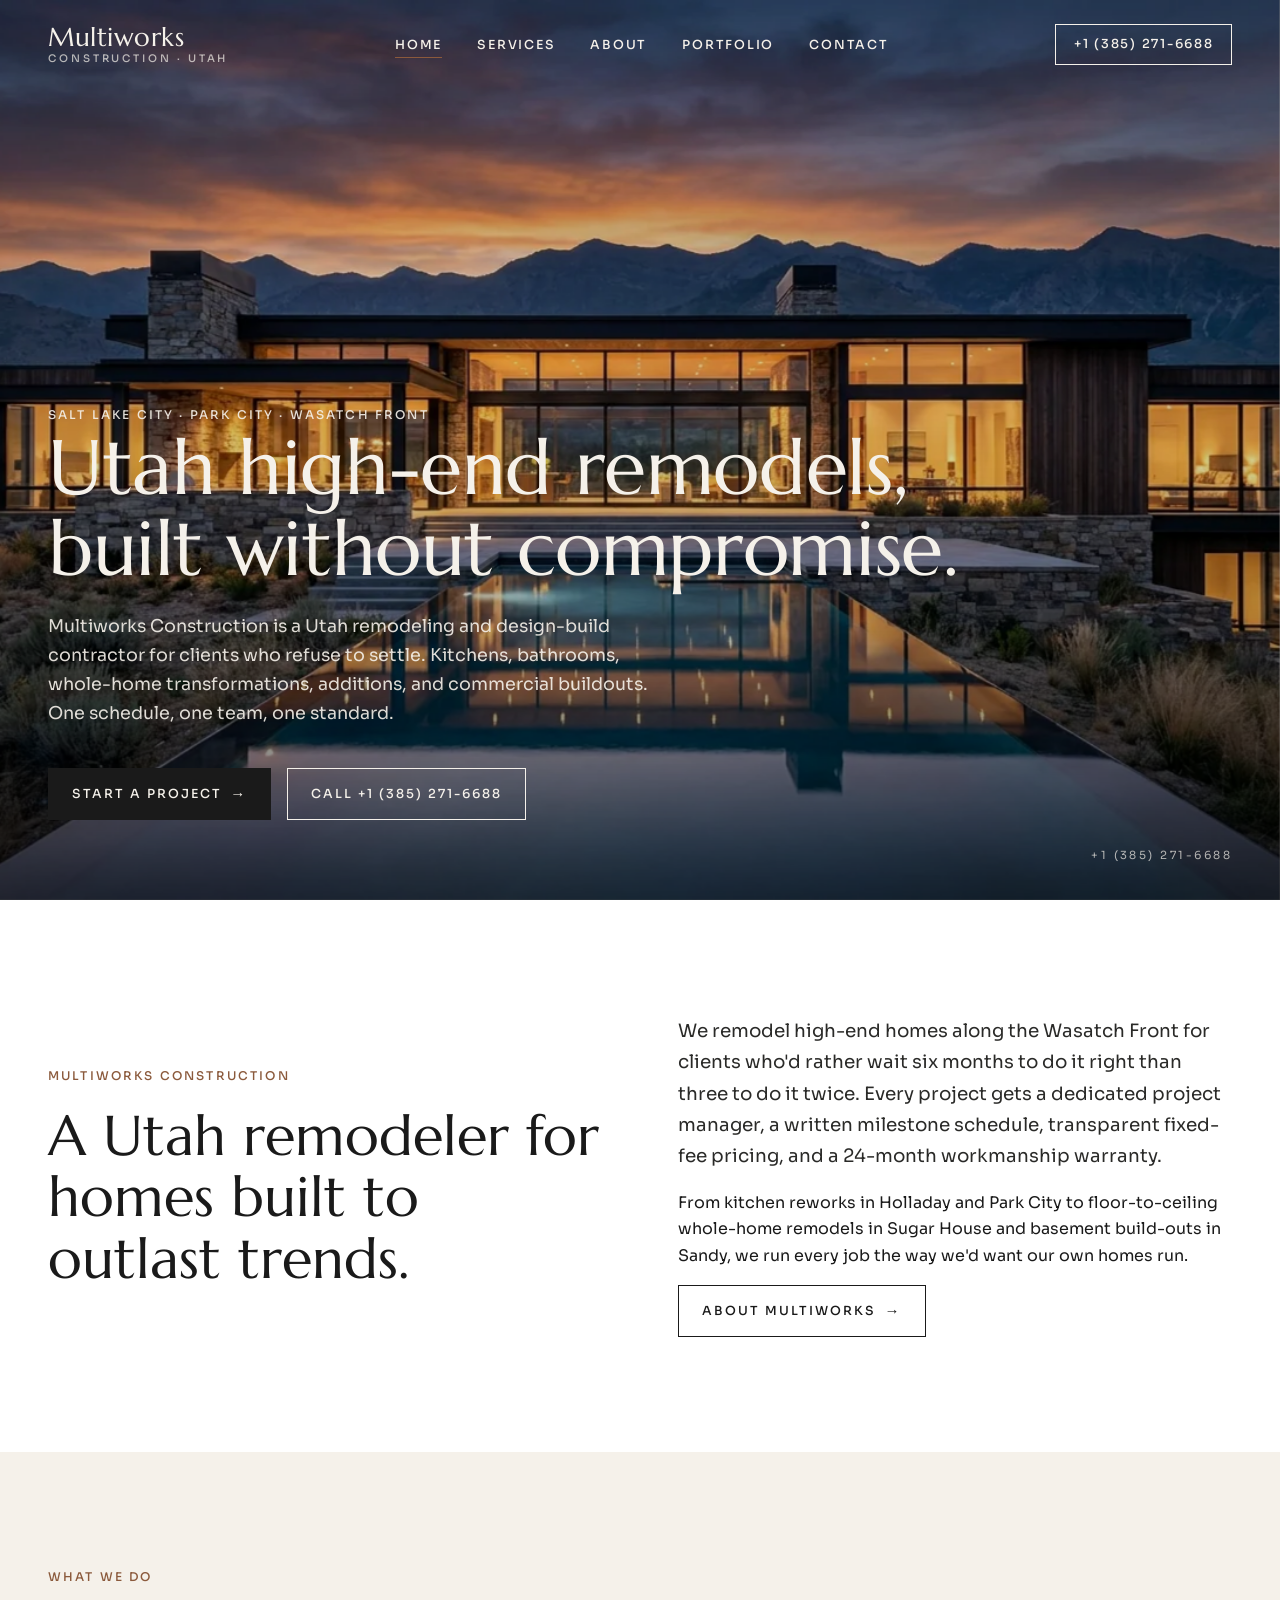
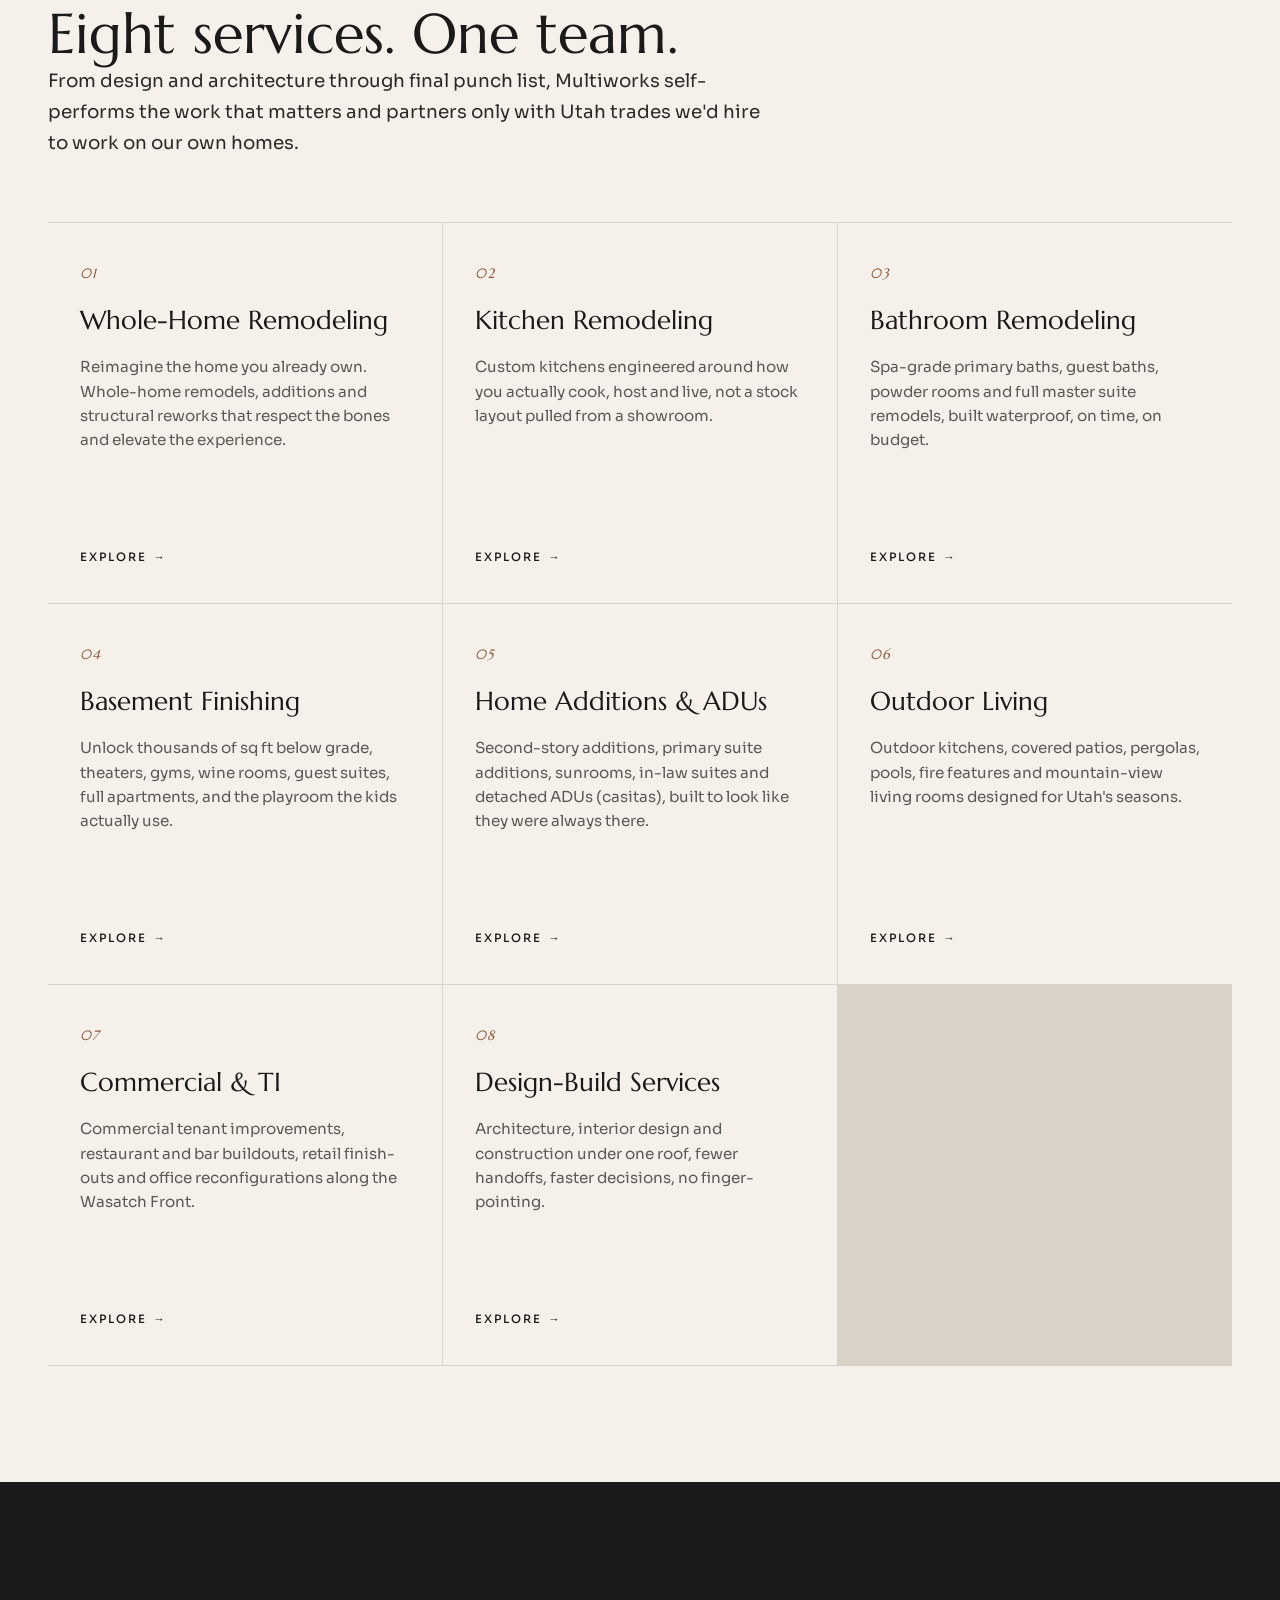
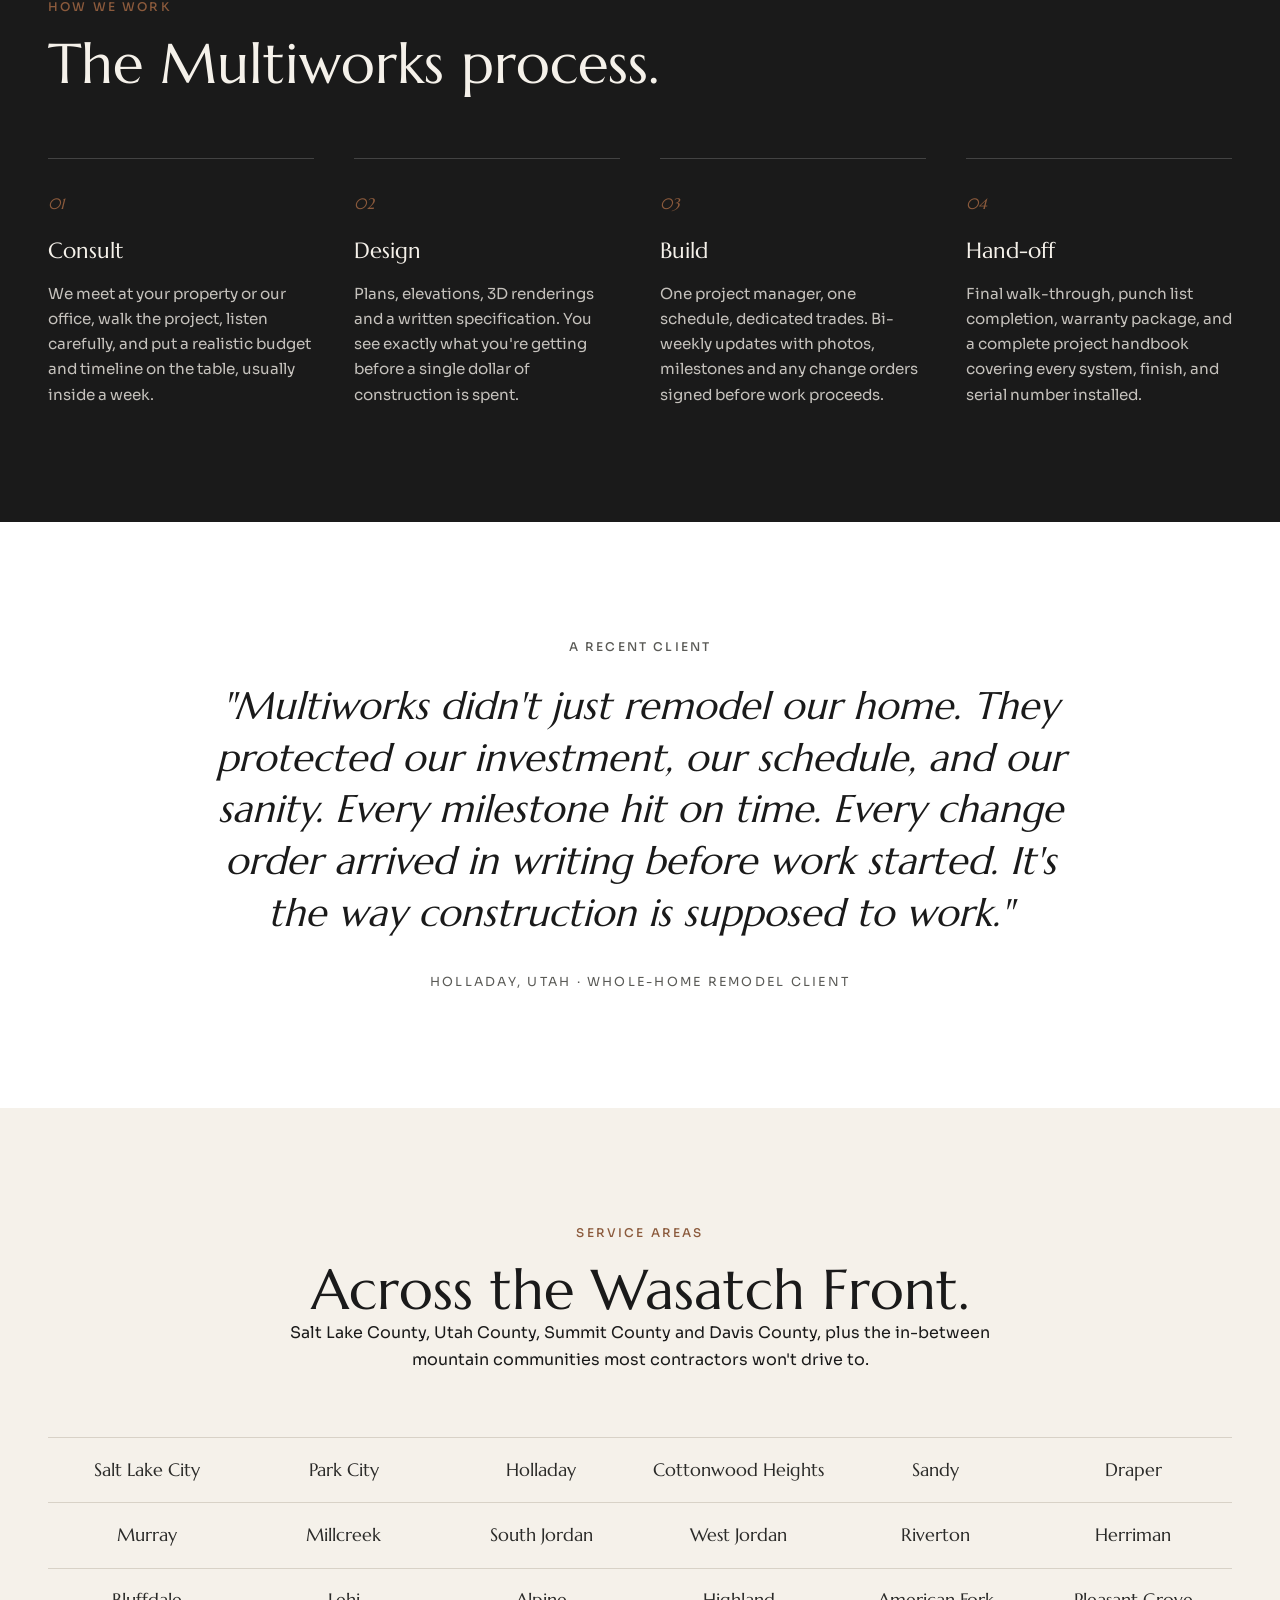
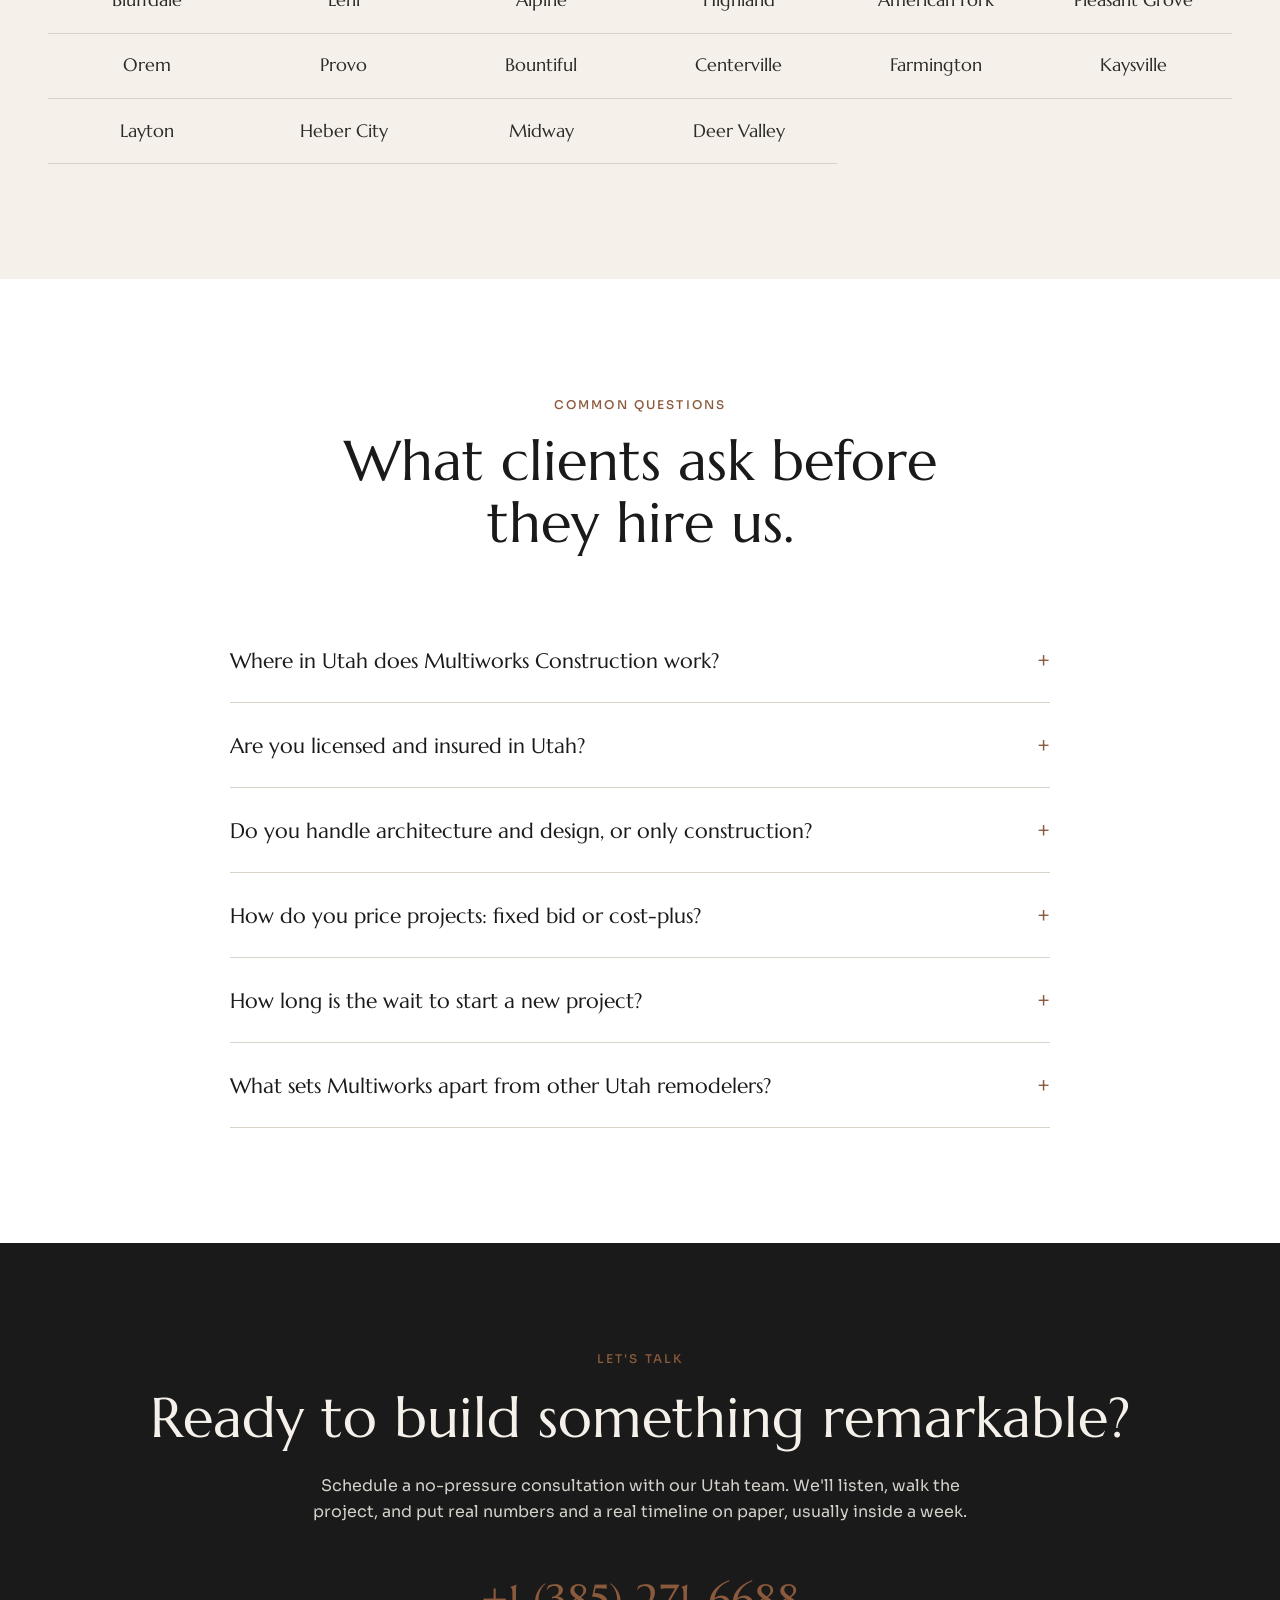
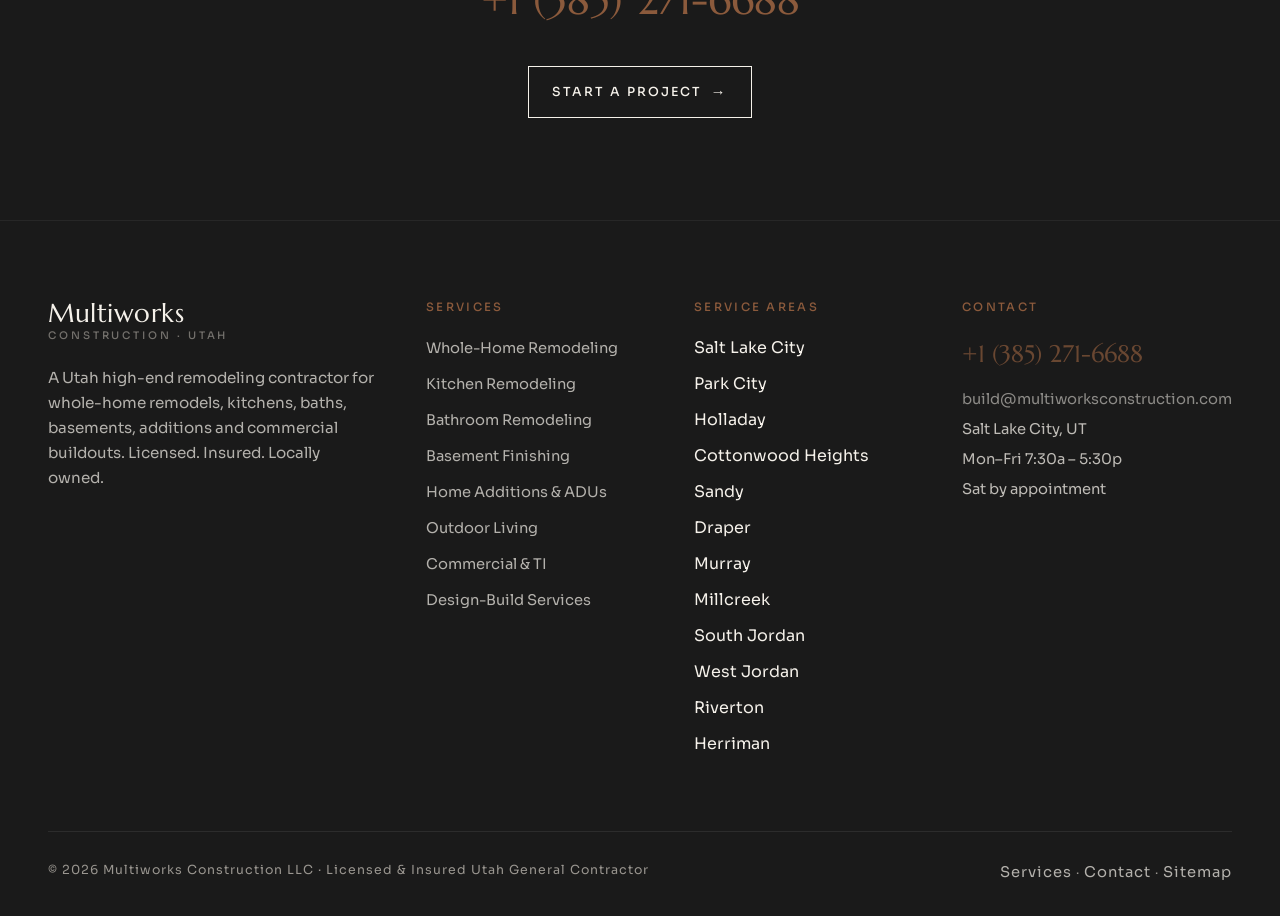
==== commit 39d6dc68: "/impeccable critique + audit fixes: typography swap, image refactor, a11y + motion preference CRITIQ" ====
--- a/index.html
+++ b/index.html
@@ -3,28 +3,31 @@
 <head>
 <meta charset="utf-8">
 <meta name="viewport" content="width=device-width,initial-scale=1">
-<title>Multiworks Construction LLC | Utah High-End Remodeler &amp; Design-Build Contractor — Salt Lake City</title>
-<meta name="description" content="Utah&#x27;s high-end design-build remodeler — whole-home remodels, kitchens, baths, basements, additions and commercial buildouts. Licensed. Insured. On time. On budget.">
+<title>Multiworks Construction LLC | Utah High-End Remodeler &amp; Design-Build Contractor, Salt Lake City</title>
+<meta name="description" content="Utah high-end remodeling and design-build contractor. Whole-home transformations, kitchens, baths, additions and commercial buildouts. Licensed, insured, locally owned.">
 <link rel="canonical" href="https://multiworksconstruction.com/">
 <meta name="robots" content="index,follow,max-image-preview:large">
 <meta property="og:type" content="website">
 <meta property="og:site_name" content="Multiworks Construction LLC">
-<meta property="og:title" content="Multiworks Construction LLC | Utah High-End Remodeler &amp; Design-Build Contractor — Salt Lake City">
-<meta property="og:description" content="Utah&#x27;s high-end design-build remodeler — whole-home remodels, kitchens, baths, basements, additions and commercial buildouts. Licensed. Insured. On time. On budget.">
+<meta property="og:title" content="Multiworks Construction LLC | Utah High-End Remodeler &amp; Design-Build Contractor, Salt Lake City">
+<meta property="og:description" content="Utah high-end remodeling and design-build contractor. Whole-home transformations, kitchens, baths, additions and commercial buildouts. Licensed, insured, locally owned.">
 <meta property="og:url" content="https://multiworksconstruction.com/">
 <meta property="og:image" content="https://multiworksconstruction.com/assets/img/hero-01.webp">
 <meta name="twitter:card" content="summary_large_image">
-<meta name="twitter:title" content="Multiworks Construction LLC | Utah High-End Remodeler &amp; Design-Build Contractor — Salt Lake City">
-<meta name="twitter:description" content="Utah&#x27;s high-end design-build remodeler — whole-home remodels, kitchens, baths, basements, additions and commercial buildouts. Licensed. Insured. On time. On budget.">
+<meta name="twitter:title" content="Multiworks Construction LLC | Utah High-End Remodeler &amp; Design-Build Contractor, Salt Lake City">
+<meta name="twitter:description" content="Utah high-end remodeling and design-build contractor. Whole-home transformations, kitchens, baths, additions and commercial buildouts. Licensed, insured, locally owned.">
 <meta name="twitter:image" content="https://multiworksconstruction.com/assets/img/hero-01.webp">
 <meta name="theme-color" content="#1A1A1A">
 <meta name="geo.region" content="US-UT">
 <meta name="geo.placename" content="Salt Lake City, Utah">
 <link rel="preconnect" href="https://fonts.googleapis.com">
 <link rel="preconnect" href="https://fonts.gstatic.com" crossorigin>
+<link rel="preload" as="image" href="https://multiworksconstruction.com/assets/img/hero-01.webp" fetchpriority="high">
+<link rel="preload" as="style" href="https://fonts.googleapis.com/css2?family=Marcellus&family=Sora:wght@400;500;600&display=swap">
+<link rel="stylesheet" href="https://fonts.googleapis.com/css2?family=Marcellus&family=Sora:wght@400;500;600&display=swap">
 <link rel="stylesheet" href="/assets/styles.css">
-<script type="application/ld+json">{"@context": "https://schema.org", "@type": ["GeneralContractor", "HomeAndConstructionBusiness", "LocalBusiness"], "name": "Multiworks Construction LLC", "alternateName": "Multiworks Construction", "url": "https://multiworksconstruction.com", "telephone": "+1 (385) 271-6688", "email": "build@multiworksconstruction.com", "image": "https://multiworksconstruction.com/assets/img/hero-01.webp", "logo": "https://multiworksconstruction.com/assets/img/hero-01.webp", "description": "Utah's high-end design-build remodeler \u2014 whole-home remodels, kitchens, baths, basements, additions and commercial buildouts. Licensed. Insured. On time. On budget.", "priceRange": "$$$", "address": {"@type": "PostalAddress", "addressLocality": "Salt Lake City", "addressRegion": "UT", "postalCode": "84101", "addressCountry": "US"}, "areaServed": [{"@type": "City", "name": "Salt Lake City"}, {"@type": "City", "name": "Park City"}, {"@type": "City", "name": "Holladay"}, {"@type": "City", "name": "Cottonwood Heights"}, {"@type": "City", "name": "Sandy"}, {"@type": "City", "name": "Draper"}, {"@type": "City", "name": "Murray"}, {"@type": "City", "name": "Millcreek"}, {"@type": "City", "name": "South Jordan"}, {"@type": "City", "name": "West Jordan"}, {"@type": "City", "name": "Riverton"}, {"@type": "City", "name": "Herriman"}, {"@type": "City", "name": "Bluffdale"}, {"@type": "City", "name": "Lehi"}, {"@type": "City", "name": "Alpine"}, {"@type": "City", "name": "Highland"}, {"@type": "City", "name": "American Fork"}, {"@type": "City", "name": "Pleasant Grove"}, {"@type": "City", "name": "Orem"}, {"@type": "City", "name": "Provo"}, {"@type": "City", "name": "Bountiful"}, {"@type": "City", "name": "Centerville"}, {"@type": "City", "name": "Farmington"}, {"@type": "City", "name": "Kaysville"}, {"@type": "City", "name": "Layton"}, {"@type": "City", "name": "Heber City"}, {"@type": "City", "name": "Midway"}, {"@type": "City", "name": "Deer Valley"}], "sameAs": [], "hasOfferCatalog": {"@type": "OfferCatalog", "name": "Construction & Remodeling Services", "itemListElement": [{"@type": "Offer", "itemOffered": {"@type": "Service", "name": "Whole-Home Remodeling", "url": "https://multiworksconstruction.com/whole-home-remodeling.html"}}, {"@type": "Offer", "itemOffered": {"@type": "Service", "name": "Kitchen Remodeling", "url": "https://multiworksconstruction.com/kitchen-remodeling.html"}}, {"@type": "Offer", "itemOffered": {"@type": "Service", "name": "Bathroom Remodeling", "url": "https://multiworksconstruction.com/bathroom-remodeling.html"}}, {"@type": "Offer", "itemOffered": {"@type": "Service", "name": "Basement Finishing", "url": "https://multiworksconstruction.com/basement-finishing.html"}}, {"@type": "Offer", "itemOffered": {"@type": "Service", "name": "Home Additions & ADUs", "url": "https://multiworksconstruction.com/home-additions.html"}}, {"@type": "Offer", "itemOffered": {"@type": "Service", "name": "Outdoor Living", "url": "https://multiworksconstruction.com/outdoor-living.html"}}, {"@type": "Offer", "itemOffered": {"@type": "Service", "name": "Commercial & TI", "url": "https://multiworksconstruction.com/commercial-construction.html"}}, {"@type": "Offer", "itemOffered": {"@type": "Service", "name": "Design-Build Services", "url": "https://multiworksconstruction.com/design-build.html"}}]}}</script>
-<script type="application/ld+json">{"@context": "https://schema.org", "@type": "FAQPage", "mainEntity": [{"@type": "Question", "name": "Where in Utah does Multiworks Construction build?", "acceptedAnswer": {"@type": "Answer", "text": "We serve the entire Wasatch Front: Salt Lake City, Park City, Holladay, Sandy, Draper, Lehi, Provo, Bountiful, Cottonwood Heights and surrounding communities in Salt Lake, Utah, Summit and Davis counties."}}, {"@type": "Question", "name": "Are you licensed and insured in Utah?", "acceptedAnswer": {"@type": "Answer", "text": "Yes \u2014 Multiworks Construction LLC is a fully licensed Utah general contractor carrying commercial general liability and workers' comp insurance. Documentation is available on request."}}, {"@type": "Question", "name": "Do you handle architecture and design, or only construction?", "acceptedAnswer": {"@type": "Answer", "text": "Both. Our design-build team handles architecture, interior design, structural engineering and construction under one contract. We're also happy to work with architects and designers you've already chosen."}}, {"@type": "Question", "name": "How do you price projects \u2014 fixed bid or cost-plus?", "acceptedAnswer": {"@type": "Answer", "text": "We default to a transparent fixed-fee model. After selections are made, we lock the construction price with a clear allowance schedule. Cost-plus is offered on highly custom or unique projects."}}, {"@type": "Question", "name": "How long is the wait to start a new project?", "acceptedAnswer": {"@type": "Answer", "text": "Lead times vary by project size and trade availability. We typically schedule new project starts 6\u201312 weeks out and can sometimes start sooner. Call us for current availability."}}, {"@type": "Question", "name": "What sets Multiworks apart from other Utah general contractors?", "acceptedAnswer": {"@type": "Answer", "text": "Single point of accountability, transparent fixed-fee pricing, in-house design and trades, written milestone schedules, and a 24-month workmanship warranty on every project."}}]}</script>
+<script type="application/ld+json">{"@context": "https://schema.org", "@type": ["GeneralContractor", "HomeAndConstructionBusiness", "LocalBusiness"], "name": "Multiworks Construction LLC", "alternateName": "Multiworks Construction", "url": "https://multiworksconstruction.com", "telephone": "+1 (385) 271-6688", "email": "build@multiworksconstruction.com", "image": "https://multiworksconstruction.com/assets/img/hero-01.webp", "logo": "https://multiworksconstruction.com/assets/img/hero-01.webp", "description": "Utah high-end remodeling and design-build contractor. Whole-home transformations, kitchens, baths, additions and commercial buildouts. Licensed, insured, locally owned.", "priceRange": "$$$", "address": {"@type": "PostalAddress", "addressLocality": "Salt Lake City", "addressRegion": "UT", "postalCode": "84101", "addressCountry": "US"}, "areaServed": [{"@type": "City", "name": "Salt Lake City"}, {"@type": "City", "name": "Park City"}, {"@type": "City", "name": "Holladay"}, {"@type": "City", "name": "Cottonwood Heights"}, {"@type": "City", "name": "Sandy"}, {"@type": "City", "name": "Draper"}, {"@type": "City", "name": "Murray"}, {"@type": "City", "name": "Millcreek"}, {"@type": "City", "name": "South Jordan"}, {"@type": "City", "name": "West Jordan"}, {"@type": "City", "name": "Riverton"}, {"@type": "City", "name": "Herriman"}, {"@type": "City", "name": "Bluffdale"}, {"@type": "City", "name": "Lehi"}, {"@type": "City", "name": "Alpine"}, {"@type": "City", "name": "Highland"}, {"@type": "City", "name": "American Fork"}, {"@type": "City", "name": "Pleasant Grove"}, {"@type": "City", "name": "Orem"}, {"@type": "City", "name": "Provo"}, {"@type": "City", "name": "Bountiful"}, {"@type": "City", "name": "Centerville"}, {"@type": "City", "name": "Farmington"}, {"@type": "City", "name": "Kaysville"}, {"@type": "City", "name": "Layton"}, {"@type": "City", "name": "Heber City"}, {"@type": "City", "name": "Midway"}, {"@type": "City", "name": "Deer Valley"}], "sameAs": [], "hasOfferCatalog": {"@type": "OfferCatalog", "name": "Construction & Remodeling Services", "itemListElement": [{"@type": "Offer", "itemOffered": {"@type": "Service", "name": "Whole-Home Remodeling", "url": "https://multiworksconstruction.com/whole-home-remodeling.html"}}, {"@type": "Offer", "itemOffered": {"@type": "Service", "name": "Kitchen Remodeling", "url": "https://multiworksconstruction.com/kitchen-remodeling.html"}}, {"@type": "Offer", "itemOffered": {"@type": "Service", "name": "Bathroom Remodeling", "url": "https://multiworksconstruction.com/bathroom-remodeling.html"}}, {"@type": "Offer", "itemOffered": {"@type": "Service", "name": "Basement Finishing", "url": "https://multiworksconstruction.com/basement-finishing.html"}}, {"@type": "Offer", "itemOffered": {"@type": "Service", "name": "Home Additions & ADUs", "url": "https://multiworksconstruction.com/home-additions.html"}}, {"@type": "Offer", "itemOffered": {"@type": "Service", "name": "Outdoor Living", "url": "https://multiworksconstruction.com/outdoor-living.html"}}, {"@type": "Offer", "itemOffered": {"@type": "Service", "name": "Commercial & TI", "url": "https://multiworksconstruction.com/commercial-construction.html"}}, {"@type": "Offer", "itemOffered": {"@type": "Service", "name": "Design-Build Services", "url": "https://multiworksconstruction.com/design-build.html"}}]}}</script>
+<script type="application/ld+json">{"@context": "https://schema.org", "@type": "FAQPage", "mainEntity": [{"@type": "Question", "name": "Where in Utah does Multiworks Construction work?", "acceptedAnswer": {"@type": "Answer", "text": "We serve the entire Wasatch Front: Salt Lake City, Park City, Holladay, Sandy, Draper, Lehi, Provo, Bountiful, Cottonwood Heights and surrounding communities in Salt Lake, Utah, Summit and Davis counties."}}, {"@type": "Question", "name": "Are you licensed and insured in Utah?", "acceptedAnswer": {"@type": "Answer", "text": "Yes. Multiworks Construction LLC is a fully licensed Utah general contractor carrying commercial general liability and workers' comp insurance. Documentation is available on request."}}, {"@type": "Question", "name": "Do you handle architecture and design, or only construction?", "acceptedAnswer": {"@type": "Answer", "text": "Both. Our design-build team handles architecture, interior design, structural engineering and construction under one contract. We're also happy to work with architects and designers you've already chosen."}}, {"@type": "Question", "name": "How do you price projects: fixed bid or cost-plus?", "acceptedAnswer": {"@type": "Answer", "text": "We default to a transparent fixed-fee model. After selections are made, we lock the construction price with a clear allowance schedule. Cost-plus is offered on highly custom or unique projects."}}, {"@type": "Question", "name": "How long is the wait to start a new project?", "acceptedAnswer": {"@type": "Answer", "text": "Lead times vary by project size and trade availability. We typically schedule new project starts 6 to 12 weeks out and can sometimes start sooner. Call us for current availability."}}, {"@type": "Question", "name": "What sets Multiworks apart from other Utah remodelers?", "acceptedAnswer": {"@type": "Answer", "text": "Single point of accountability, transparent fixed-fee pricing, in-house design and trades, written milestone schedules, and a 24-month workmanship warranty on every project."}}]}</script>
 </head>
 <body><header class="nav">
   <div class="nav__inner">
@@ -46,23 +49,18 @@
 <a class="tap-call" href="tel:+13852716688">Call +1 (385) 271-6688</a>
 
 <section class="hero" id="top">
-  <div class="hero__bg"><div class="hero__slide is-active" data-bg="/assets/img/hero-01.webp" aria-hidden="true"></div>
-<div class="hero__slide" data-bg="/assets/img/hero-02.webp" aria-hidden="true"></div>
-<div class="hero__slide" data-bg="/assets/img/hero-03.webp" aria-hidden="true"></div>
-<div class="hero__slide" data-bg="/assets/img/hero-04.webp" aria-hidden="true"></div>
-<div class="hero__slide" data-bg="/assets/img/hero-05.webp" aria-hidden="true"></div>
-<div class="hero__slide" data-bg="/assets/img/hero-06.webp" aria-hidden="true"></div>
-<div class="hero__slide" data-bg="/assets/img/hero-07.webp" aria-hidden="true"></div>
-<div class="hero__slide" data-bg="/assets/img/hero-08.webp" aria-hidden="true"></div>
-<div class="hero__slide" data-bg="/assets/img/hero-09.webp" aria-hidden="true"></div>
-<div class="hero__slide" data-bg="/assets/img/hero-10.webp" aria-hidden="true"></div></div>
+  <div class="hero__bg"><img class="hero__slide is-active" src="/assets/img/hero-01.webp" alt="White oak shaker kitchen with brass pulls and a waterfall quartz island, finished by Multiworks on a Holladay remodel." loading="eager" decoding="sync" fetchpriority="high" width="1376" height="768">
+<img class="hero__slide" src="/assets/img/hero-03.webp" alt="Park City whole-home remodel exterior at golden hour, mountain ridgeline behind cedar siding." loading="lazy" decoding="async" fetchpriority="low" width="1376" height="768">
+<img class="hero__slide" src="/assets/img/hero-05.webp" alt="Holladay primary bath with a curbless walk-in shower, freestanding tub and warmed limestone floor." loading="lazy" decoding="async" fetchpriority="low" width="1376" height="768">
+<img class="hero__slide" src="/assets/img/hero-07.webp" alt="Sandy basement build-out with home theater, walnut wet bar and integrated lighting." loading="lazy" decoding="async" fetchpriority="low" width="1376" height="768">
+<img class="hero__slide" src="/assets/img/hero-09.webp" alt="Salt Lake City home addition with mountain-view picture windows and white oak floors." loading="lazy" decoding="async" fetchpriority="low" width="1376" height="768"></div>
   <div class="hero__inner">
     <span class="eyebrow hero__eyebrow">Salt Lake City · Park City · Wasatch Front</span>
-    <h1 class="hero__title">Utah high-end <em>remodels</em>, built without compromise.</h1>
-    <p class="hero__sub">Multiworks Construction is a high-end Utah remodeling contractor for clients who refuse to settle. From kitchens and bathrooms to whole-home transformations, additions and commercial buildouts, we work with one schedule, one team, and one standard: on time, on budget, no excuses.</p>
+    <h1 class="hero__title">Utah high-end remodels, built without compromise.</h1>
+    <p class="hero__sub">Multiworks Construction is a Utah remodeling and design-build contractor for clients who refuse to settle. Kitchens, bathrooms, whole-home transformations, additions, and commercial buildouts. One schedule, one team, one standard.</p>
     <div class="hero__cta">
       <a class="btn btn--solid" href="/contact.html">Start a project <span class="arrow">→</span></a>
-      <a class="btn btn--ghost-light" href="/services.html">Our services</a>
+      <a class="btn btn--ghost-light" href="tel:+13852716688">Call +1 (385) 271-6688</a>
     </div>
   </div>
   <div class="hero__meta">+1 (385) 271-6688</div>
@@ -72,7 +70,7 @@
   <div class="wrap split reveal">
     <div>
       <span class="eyebrow">Multiworks Construction</span>
-      <h2 style="margin-top:1rem">A Utah remodeler for homes built to <em>outlast trends</em>.</h2>
+      <h2 style="margin-top:1rem">A Utah remodeler for homes built to outlast trends.</h2>
     </div>
     <div>
       <p class="lead">We remodel high-end homes along the Wasatch Front for clients who'd rather wait six months to do it right than three to do it twice. Every project gets a dedicated project manager, a written milestone schedule, transparent fixed-fee pricing, and a 24-month workmanship warranty.</p>
@@ -82,18 +80,11 @@
   </div>
 </section>
 
-<div class="stats wrap reveal">
-  <div class="stats__item"><div class="stats__num">100<sup>+</sup></div><div class="stats__label">Utah projects delivered</div></div>
-  <div class="stats__item"><div class="stats__num">$50M<sup>+</sup></div><div class="stats__label">Construction value built</div></div>
-  <div class="stats__item"><div class="stats__num">24<sub style="font-size:0.4em;color:var(--mute)">mo</sub></div><div class="stats__label">Workmanship warranty</div></div>
-  <div class="stats__item"><div class="stats__num">5.0<sup>★</sup></div><div class="stats__label">Average client rating</div></div>
-</div>
-
 <section class="section">
   <div class="wrap">
     <div class="section__head reveal">
       <span class="eyebrow">What we do</span>
-      <h2 style="margin-top:1rem">Ten services. <em>One team.</em></h2>
+      <h2 style="margin-top:1rem">Eight services. One team.</h2>
       <p class="lead">From design and architecture through final punch list, Multiworks self-performs the work that matters and partners only with Utah trades we'd hire to work on our own homes.</p>
     </div>
   </div>
@@ -108,25 +99,25 @@
 <a class="service-card" href="/kitchen-remodeling.html">
   <span class="service-card__num">02</span>
   <h3 class="service-card__title">Kitchen Remodeling</h3>
-  <p class="service-card__desc">Custom kitchens engineered around how you actually cook, host and live — not a stock layout pulled from a showroom.</p>
+  <p class="service-card__desc">Custom kitchens engineered around how you actually cook, host and live, not a stock layout pulled from a showroom.</p>
   <span class="service-card__link">Explore <span class="arrow">→</span></span>
 </a>
 <a class="service-card" href="/bathroom-remodeling.html">
   <span class="service-card__num">03</span>
   <h3 class="service-card__title">Bathroom Remodeling</h3>
-  <p class="service-card__desc">Spa-grade primary baths, guest baths, powder rooms and full master suite remodels — built waterproof, on time, on budget.</p>
+  <p class="service-card__desc">Spa-grade primary baths, guest baths, powder rooms and full master suite remodels, built waterproof, on time, on budget.</p>
   <span class="service-card__link">Explore <span class="arrow">→</span></span>
 </a>
 <a class="service-card" href="/basement-finishing.html">
   <span class="service-card__num">04</span>
   <h3 class="service-card__title">Basement Finishing</h3>
-  <p class="service-card__desc">Unlock thousands of sq ft below grade — theaters, gyms, wine rooms, guest suites, full apartments, and the playroom the kids actually use.</p>
+  <p class="service-card__desc">Unlock thousands of sq ft below grade, theaters, gyms, wine rooms, guest suites, full apartments, and the playroom the kids actually use.</p>
   <span class="service-card__link">Explore <span class="arrow">→</span></span>
 </a>
 <a class="service-card" href="/home-additions.html">
   <span class="service-card__num">05</span>
   <h3 class="service-card__title">Home Additions &amp; ADUs</h3>
-  <p class="service-card__desc">Second-story additions, primary suite additions, sunrooms, in-law suites and detached ADUs (casitas) — built to look like they were always there.</p>
+  <p class="service-card__desc">Second-story additions, primary suite additions, sunrooms, in-law suites and detached ADUs (casitas), built to look like they were always there.</p>
   <span class="service-card__link">Explore <span class="arrow">→</span></span>
 </a>
 <a class="service-card" href="/outdoor-living.html">
@@ -144,7 +135,7 @@
 <a class="service-card" href="/design-build.html">
   <span class="service-card__num">08</span>
   <h3 class="service-card__title">Design-Build Services</h3>
-  <p class="service-card__desc">Architecture, interior design and construction under one roof — fewer handoffs, faster decisions, no finger-pointing.</p>
+  <p class="service-card__desc">Architecture, interior design and construction under one roof, fewer handoffs, faster decisions, no finger-pointing.</p>
   <span class="service-card__link">Explore <span class="arrow">→</span></span>
 </a>
     </div>
@@ -155,13 +146,13 @@
   <div class="wrap">
     <div class="section__head reveal">
       <span class="eyebrow">How we work</span>
-      <h2 style="color:var(--bone);margin-top:1rem">The Multiworks <em>process</em>.</h2>
+      <h2 style="color:var(--bone);margin-top:1rem">The Multiworks process.</h2>
     </div>
     <div class="process reveal">
-<div class="process__step"><div class="process__num">01</div><div class="process__title">Consult</div><div class="process__desc">We meet at your property or our office, walk the project, listen carefully, and put a realistic budget and timeline on the table — usually inside a week.</div></div>
+<div class="process__step"><div class="process__num">01</div><div class="process__title">Consult</div><div class="process__desc">We meet at your property or our office, walk the project, listen carefully, and put a realistic budget and timeline on the table, usually inside a week.</div></div>
 <div class="process__step"><div class="process__num">02</div><div class="process__title">Design</div><div class="process__desc">Plans, elevations, 3D renderings and a written specification. You see exactly what you&#x27;re getting before a single dollar of construction is spent.</div></div>
 <div class="process__step"><div class="process__num">03</div><div class="process__title">Build</div><div class="process__desc">One project manager, one schedule, dedicated trades. Bi-weekly updates with photos, milestones and any change orders signed before work proceeds.</div></div>
-<div class="process__step"><div class="process__num">04</div><div class="process__title">Hand-off</div><div class="process__desc">Final walk-through, punch list completion, warranty package, and a homeowner&#x27;s manual for every system, finish and serial number in your home.</div></div>
+<div class="process__step"><div class="process__num">04</div><div class="process__title">Hand-off</div><div class="process__desc">Final walk-through, punch list completion, warranty package, and a complete project handbook covering every system, finish, and serial number installed.</div></div>
     </div>
   </div>
 </section>
@@ -170,7 +161,7 @@
   <div class="wrap reveal">
     <div class="testimonial">
       <span class="eyebrow eyebrow--mute" style="display:block;margin-bottom:1.5rem">A recent client</span>
-      <p class="testimonial__quote">"Multiworks didn't just remodel our home — they protected our investment, our schedule and our sanity. Every milestone hit on time. Every change order arrived in writing before work started. It's the way construction is supposed to work."</p>
+      <p class="testimonial__quote">"Multiworks didn't just remodel our home. They protected our investment, our schedule, and our sanity. Every milestone hit on time. Every change order arrived in writing before work started. It's the way construction is supposed to work."</p>
       <div class="testimonial__attr">Holladay, Utah · Whole-Home Remodel Client</div>
     </div>
   </div>
@@ -180,8 +171,8 @@
   <div class="wrap">
     <div class="section__head section__head--center reveal">
       <span class="eyebrow">Service areas</span>
-      <h2 style="margin-top:1rem">Building across the <em>Wasatch Front</em>.</h2>
-      <p>Salt Lake County, Utah County, Summit County and Davis County — and the in-between mountain communities most contractors won't drive to.</p>
+      <h2 style="margin-top:1rem">Across the Wasatch Front.</h2>
+      <p>Salt Lake County, Utah County, Summit County and Davis County, plus the in-between mountain communities most contractors won't drive to.</p>
     </div>
     <div class="areas-grid reveal"><div>Salt Lake City</div>
 <div>Park City</div>
@@ -218,22 +209,22 @@
   <div class="wrap">
     <div class="section__head section__head--center reveal">
       <span class="eyebrow">Common questions</span>
-      <h2 style="margin-top:1rem">What clients ask <em>before</em> they hire us.</h2>
-    </div>
-    <div class="faq reveal"><div class="faq__item"><button class="faq__q" type="button">Where in Utah does Multiworks Construction build? <span class="plus">+</span></button><div class="faq__a"><p>We serve the entire Wasatch Front: Salt Lake City, Park City, Holladay, Sandy, Draper, Lehi, Provo, Bountiful, Cottonwood Heights and surrounding communities in Salt Lake, Utah, Summit and Davis counties.</p></div></div>
-<div class="faq__item"><button class="faq__q" type="button">Are you licensed and insured in Utah? <span class="plus">+</span></button><div class="faq__a"><p>Yes — Multiworks Construction LLC is a fully licensed Utah general contractor carrying commercial general liability and workers&#x27; comp insurance. Documentation is available on request.</p></div></div>
+      <h2 style="margin-top:1rem">What clients ask before they hire us.</h2>
+    </div>
+    <div class="faq reveal"><div class="faq__item"><button class="faq__q" type="button">Where in Utah does Multiworks Construction work? <span class="plus">+</span></button><div class="faq__a"><p>We serve the entire Wasatch Front: Salt Lake City, Park City, Holladay, Sandy, Draper, Lehi, Provo, Bountiful, Cottonwood Heights and surrounding communities in Salt Lake, Utah, Summit and Davis counties.</p></div></div>
+<div class="faq__item"><button class="faq__q" type="button">Are you licensed and insured in Utah? <span class="plus">+</span></button><div class="faq__a"><p>Yes. Multiworks Construction LLC is a fully licensed Utah general contractor carrying commercial general liability and workers&#x27; comp insurance. Documentation is available on request.</p></div></div>
 <div class="faq__item"><button class="faq__q" type="button">Do you handle architecture and design, or only construction? <span class="plus">+</span></button><div class="faq__a"><p>Both. Our design-build team handles architecture, interior design, structural engineering and construction under one contract. We&#x27;re also happy to work with architects and designers you&#x27;ve already chosen.</p></div></div>
-<div class="faq__item"><button class="faq__q" type="button">How do you price projects — fixed bid or cost-plus? <span class="plus">+</span></button><div class="faq__a"><p>We default to a transparent fixed-fee model. After selections are made, we lock the construction price with a clear allowance schedule. Cost-plus is offered on highly custom or unique projects.</p></div></div>
-<div class="faq__item"><button class="faq__q" type="button">How long is the wait to start a new project? <span class="plus">+</span></button><div class="faq__a"><p>Lead times vary by project size and trade availability. We typically schedule new project starts 6–12 weeks out and can sometimes start sooner. Call us for current availability.</p></div></div>
-<div class="faq__item"><button class="faq__q" type="button">What sets Multiworks apart from other Utah general contractors? <span class="plus">+</span></button><div class="faq__a"><p>Single point of accountability, transparent fixed-fee pricing, in-house design and trades, written milestone schedules, and a 24-month workmanship warranty on every project.</p></div></div></div>
+<div class="faq__item"><button class="faq__q" type="button">How do you price projects: fixed bid or cost-plus? <span class="plus">+</span></button><div class="faq__a"><p>We default to a transparent fixed-fee model. After selections are made, we lock the construction price with a clear allowance schedule. Cost-plus is offered on highly custom or unique projects.</p></div></div>
+<div class="faq__item"><button class="faq__q" type="button">How long is the wait to start a new project? <span class="plus">+</span></button><div class="faq__a"><p>Lead times vary by project size and trade availability. We typically schedule new project starts 6 to 12 weeks out and can sometimes start sooner. Call us for current availability.</p></div></div>
+<div class="faq__item"><button class="faq__q" type="button">What sets Multiworks apart from other Utah remodelers? <span class="plus">+</span></button><div class="faq__a"><p>Single point of accountability, transparent fixed-fee pricing, in-house design and trades, written milestone schedules, and a 24-month workmanship warranty on every project.</p></div></div></div>
   </div>
 </section>
 
 <section class="cta-band">
   <div class="wrap reveal">
     <span class="eyebrow" style="color:var(--accent)">Let's talk</span>
-    <h2 style="margin-top:1rem">Ready to <em>build something</em> remarkable?</h2>
-    <p style="max-width:55ch">Schedule a no-pressure consultation with our Utah team. We'll listen, walk the project, and put real numbers and a real timeline on paper — usually inside a week.</p>
+    <h2 style="margin-top:1rem">Ready to build something remarkable?</h2>
+    <p style="max-width:55ch">Schedule a no-pressure consultation with our Utah team. We'll listen, walk the project, and put real numbers and a real timeline on paper, usually inside a week.</p>
     <a class="phone" href="tel:+13852716688">+1 (385) 271-6688</a><br>
     <a class="btn btn--ghost-light" href="/contact.html">Start a project <span class="arrow">→</span></a>
   </div>
@@ -249,7 +240,7 @@
         <p class="footer__about">A Utah high-end remodeling contractor for whole-home remodels, kitchens, baths, basements, additions and commercial buildouts. Licensed. Insured. Locally owned.</p>
       </div>
       <div>
-        <h4>Services</h4>
+        <h3 class="footer__heading">Services</h3>
         <ul><li><a href="/whole-home-remodeling.html">Whole-Home Remodeling</a></li>
 <li><a href="/kitchen-remodeling.html">Kitchen Remodeling</a></li>
 <li><a href="/bathroom-remodeling.html">Bathroom Remodeling</a></li>
@@ -260,7 +251,7 @@
 <li><a href="/design-build.html">Design-Build Services</a></li></ul>
       </div>
       <div>
-        <h4>Service Areas</h4>
+        <h3 class="footer__heading">Service Areas</h3>
         <ul><li>Salt Lake City</li>
 <li>Park City</li>
 <li>Holladay</li>
@@ -275,7 +266,7 @@
 <li>Herriman</li></ul>
       </div>
       <div class="footer__contact">
-        <h4>Contact</h4>
+        <h3 class="footer__heading">Contact</h3>
         <a class="phone" href="tel:+13852716688">+1 (385) 271-6688</a>
         <p><a href="mailto:build@multiworksconstruction.com">build@multiworksconstruction.com</a></p>
         <p>Salt Lake City, UT</p>
--- a/assets/styles.css
+++ b/assets/styles.css
@@ -3,14 +3,17 @@
    Bone background, charcoal text, terracotta-bronze accent
 */
 
-@import url('https://fonts.googleapis.com/css2?family=Cormorant+Garamond:ital,wght@0,300;0,400;0,500;0,600;1,300;1,400&family=Inter:wght@300;400;500;600&display=swap');
+/* Fonts loaded via <link rel="preload"> in the page head (build.py).
+   Marcellus = Trajan-influenced caps-friendly serif (carved stone, museum caption).
+   Sora = 2022 release distinctive humanist sans (Korean foundry).
+   Both deliberately off the impeccable reflex-reject font list. */
 
 :root {
   --bone: #F5F1EA;
   --paper: #FFFFFF;
   --ink: #1A1A1A;
   --ink-soft: #2A2A28;
-  --mute: #6B6B66;
+  --mute: #5A5A56;
   --mute-2: #9A9690;
   --rule: #D8D2C7;
   --rule-soft: #E8E3D9;
@@ -18,8 +21,8 @@
   --accent-hover: #6F4530;
   --forest: #2E3A2C;
 
-  --serif: 'Cormorant Garamond', Georgia, serif;
-  --sans: 'Inter', -apple-system, BlinkMacSystemFont, 'Segoe UI', sans-serif;
+  --serif: 'Marcellus', 'Trajan Pro', Georgia, serif;
+  --sans: 'Sora', -apple-system, BlinkMacSystemFont, 'Segoe UI', sans-serif;
 
   --maxw: 1320px;
   --gutter: clamp(1.25rem, 4vw, 3rem);
@@ -51,23 +54,25 @@
 }
 .eyebrow--mute { color: var(--mute); }
 
+/* Marcellus is single-weight (400) — hierarchy comes from scale + letter-spacing, not weight contrast.
+   The previous italic-accent-word tic on em was removed: it was the single most diagnostic AI tell per the critique. */
 h1, .h1 {
   font-family: var(--serif);
-  font-weight: 300;
+  font-weight: 400;
   font-size: clamp(2.5rem, 6vw, 5.5rem);
   line-height: 1.05;
-  letter-spacing: -0.01em;
-}
-h1 em, .h1 em { font-style: italic; font-weight: 400; color: var(--accent); }
+  letter-spacing: -0.005em;
+}
+h1 em, .h1 em { font-style: normal; font-weight: 400; color: inherit; }
 
 h2, .h2 {
   font-family: var(--serif);
-  font-weight: 300;
+  font-weight: 400;
   font-size: clamp(2rem, 4.5vw, 3.5rem);
   line-height: 1.1;
-  letter-spacing: -0.005em;
-}
-h2 em, .h2 em { font-style: italic; color: var(--accent); }
+  letter-spacing: 0;
+}
+h2 em, .h2 em { font-style: normal; color: inherit; }
 
 h3, .h3 {
   font-family: var(--serif);
@@ -231,11 +236,15 @@
   overflow: hidden;
 }
 .hero__bg { position: absolute; inset: 0; z-index: 1; }
+/* Hero slides switched to <img> elements for alt text + native lazy-loading.
+   object-fit replaces background-size:cover; transition stays opacity-only (compositor-friendly). */
 .hero__slide {
   position: absolute; inset: 0;
-  background-size: cover; background-position: center;
+  width: 100%; height: 100%;
+  object-fit: cover;
+  object-position: center;
   opacity: 0;
-  transition: opacity 0.9s ease-in-out;
+  transition: opacity 1.2s ease-in-out;
   will-change: opacity;
 }
 .hero__slide.is-active { opacity: 1; }
@@ -276,7 +285,8 @@
   color: var(--bone);
   overflow: hidden;
 }
-.page-hero__bg { position: absolute; inset: 0; z-index: 1; background-size: cover; background-position: center; }
+.page-hero__bg { position: absolute; inset: 0; z-index: 1; }
+.page-hero__bg img { width: 100%; height: 100%; object-fit: cover; object-position: center; }
 .page-hero__bg::after {
   content: ''; position: absolute; inset: 0;
   background: linear-gradient(180deg, rgba(0,0,0,0.45), rgba(0,0,0,0.35) 60%, rgba(0,0,0,0.6));
@@ -312,7 +322,7 @@
 }
 .split--narrow { gap: 4rem; }
 @media (max-width: 800px) { .split { grid-template-columns: 1fr; gap: 2.5rem; } }
-.split__image { aspect-ratio: 4/5; background-size: cover; background-position: center; }
+.split__image { aspect-ratio: 4/5; overflow: hidden; }
 .split__image--landscape { aspect-ratio: 4/3; }
 
 /* service grid */
@@ -363,7 +373,8 @@
   gap: 1rem;
   margin: 4rem 0;
 }
-.triptych__item { background-size: cover; background-position: center; aspect-ratio: 4/3; }
+.triptych__item { aspect-ratio: 4/3; overflow: hidden; }
+.triptych__item img { width: 100%; height: 100%; object-fit: cover; object-position: center; display: block; }
 .triptych__item:nth-child(1) { grid-row: span 2; aspect-ratio: 3/4; }
 @media (max-width: 700px) {
   .triptych { grid-template-columns: 1fr 1fr; }
@@ -390,7 +401,8 @@
   line-height: 1;
   color: var(--ink);
 }
-.stats__num sup { font-size: 0.5em; color: var(--accent); top: -1.4em; }
+.stats__num sup, .stats__num sub { font-size: 0.5em; color: var(--accent); top: -1.4em; font-weight: 400; }
+.split__image img { width: 100%; height: 100%; object-fit: cover; object-position: center; display: block; }
 .stats__label {
   font-size: 0.72rem;
   letter-spacing: 0.16em;
@@ -488,7 +500,7 @@
   padding: clamp(4rem, 8vw, 7rem) var(--gutter);
 }
 .cta-band h2 { margin-bottom: 1.5rem; max-width: 22ch; margin-inline: auto; }
-.cta-band h2 em { color: var(--accent); }
+.cta-band h2 em { color: inherit; font-style: normal; }
 .cta-band p { color: var(--bone); opacity: 0.85; margin: 0 auto 2.5rem; }
 .cta-band .phone {
   display: inline-block;
@@ -518,7 +530,7 @@
 .footer__brand .brand__mark { color: var(--bone); }
 .footer__brand .brand__sub { color: var(--mute-2); }
 .footer__about { color: var(--bone); opacity: 0.7; margin-top: 1.5rem; max-width: 38ch; font-size: 0.95rem; }
-.footer h4 {
+.footer__heading {
   font-family: var(--sans);
   font-size: 0.72rem; font-weight: 500;
   letter-spacing: 0.2em; text-transform: uppercase;
@@ -616,6 +628,9 @@
 }
 .tap-call:hover { background: var(--accent); }
 @media (max-width: 700px) { .tap-call { display: block; } body { padding-bottom: 4.5rem; } }
+/* Hide sticky tap-call on the contact page so it doesn't cover the form submit button. */
+body.page-contact .tap-call { display: none !important; }
+body.page-contact { padding-bottom: 0; }
 
 /* utility */
 .reveal {
@@ -629,3 +644,61 @@
 .mb-1 { margin-bottom: 1rem; }
 .mb-2 { margin-bottom: 2rem; }
 .mb-3 { margin-bottom: 3rem; }
+
+/* ----------------------------------------------------------------
+   Accessibility & motion preference (added per /impeccable audit P0/P1)
+   ---------------------------------------------------------------- */
+
+/* Global focus-visible — WCAG 2.4.7. Per-component overrides further down. */
+:focus { outline: none; }
+:focus-visible {
+  outline: 2px solid var(--accent);
+  outline-offset: 3px;
+  border-radius: 2px;
+}
+.btn:focus-visible,
+.nav__cta:focus-visible { outline-offset: 4px; }
+.form input:focus-visible,
+.form select:focus-visible,
+.form textarea:focus-visible {
+  outline: none;
+  border-bottom-color: var(--accent);
+  box-shadow: 0 1px 0 0 var(--accent);
+}
+
+/* Honor user motion preferences. WCAG 2.3.3.
+   Strips hero crossfade, reveal animations, FAQ expand. */
+@media (prefers-reduced-motion: reduce) {
+  *,
+  *::before,
+  *::after {
+    animation-duration: 0.01ms !important;
+    animation-iteration-count: 1 !important;
+    transition-duration: 0.01ms !important;
+    scroll-behavior: auto !important;
+  }
+  .hero__slide { transition: none; }
+  .reveal { opacity: 1; transform: none; }
+}
+
+/* Lighten scope-of-work bullets — was Cormorant 1.15rem with per-item rules (visually busy per critique).
+   Switch to body sans, drop rules, give consistent vertical rhythm. */
+.scope-list { list-style: none; padding: 0; margin: 0; }
+.scope-list li {
+  font-family: var(--sans);
+  font-size: 0.98rem;
+  line-height: 1.55;
+  padding: 0.45rem 0 0.45rem 1.35rem;
+  position: relative;
+  color: var(--ink-soft);
+}
+.scope-list li::before {
+  content: '';
+  position: absolute;
+  left: 0; top: 0.95em;
+  width: 0.6rem; height: 1px;
+  background: var(--accent);
+}
+
+/* FAQ accordion ARIA pattern — make the button look identical whether aria-expanded true/false */
+.faq__q[aria-expanded] { background: none; border: none; }
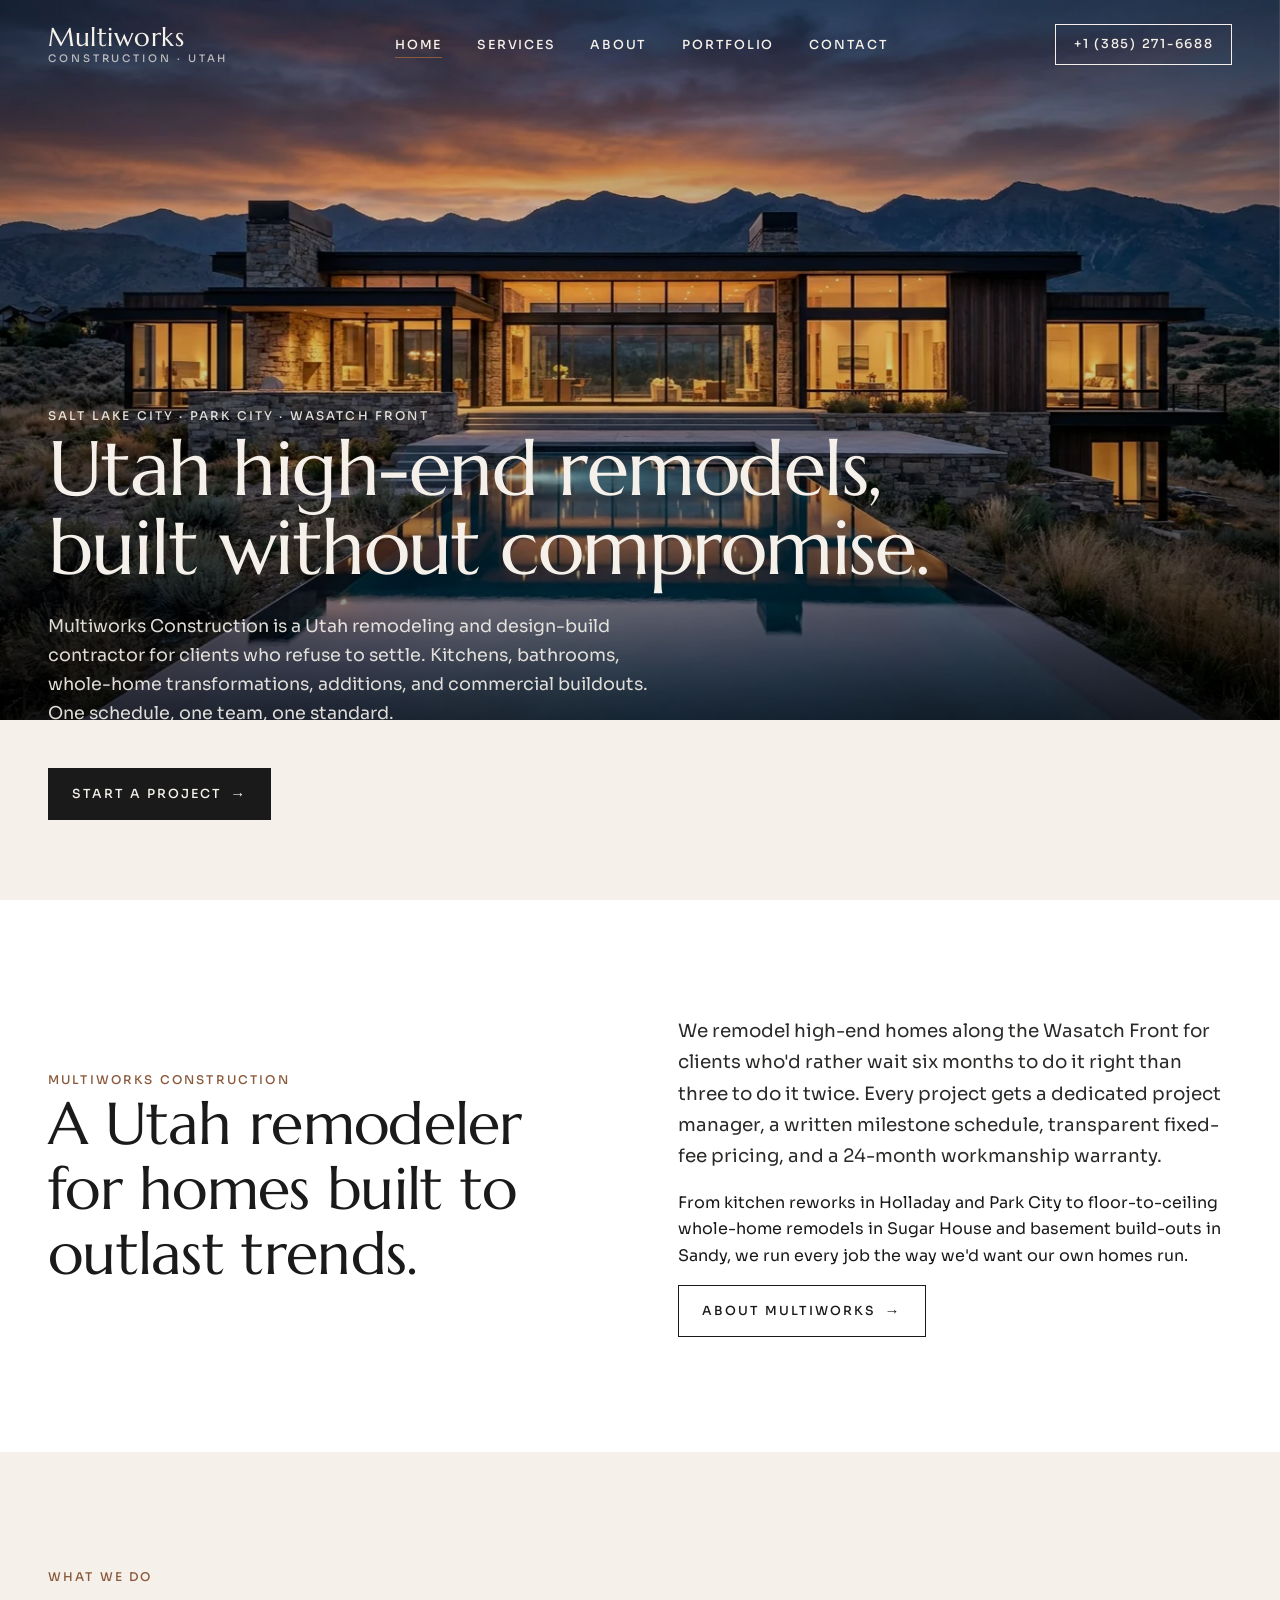
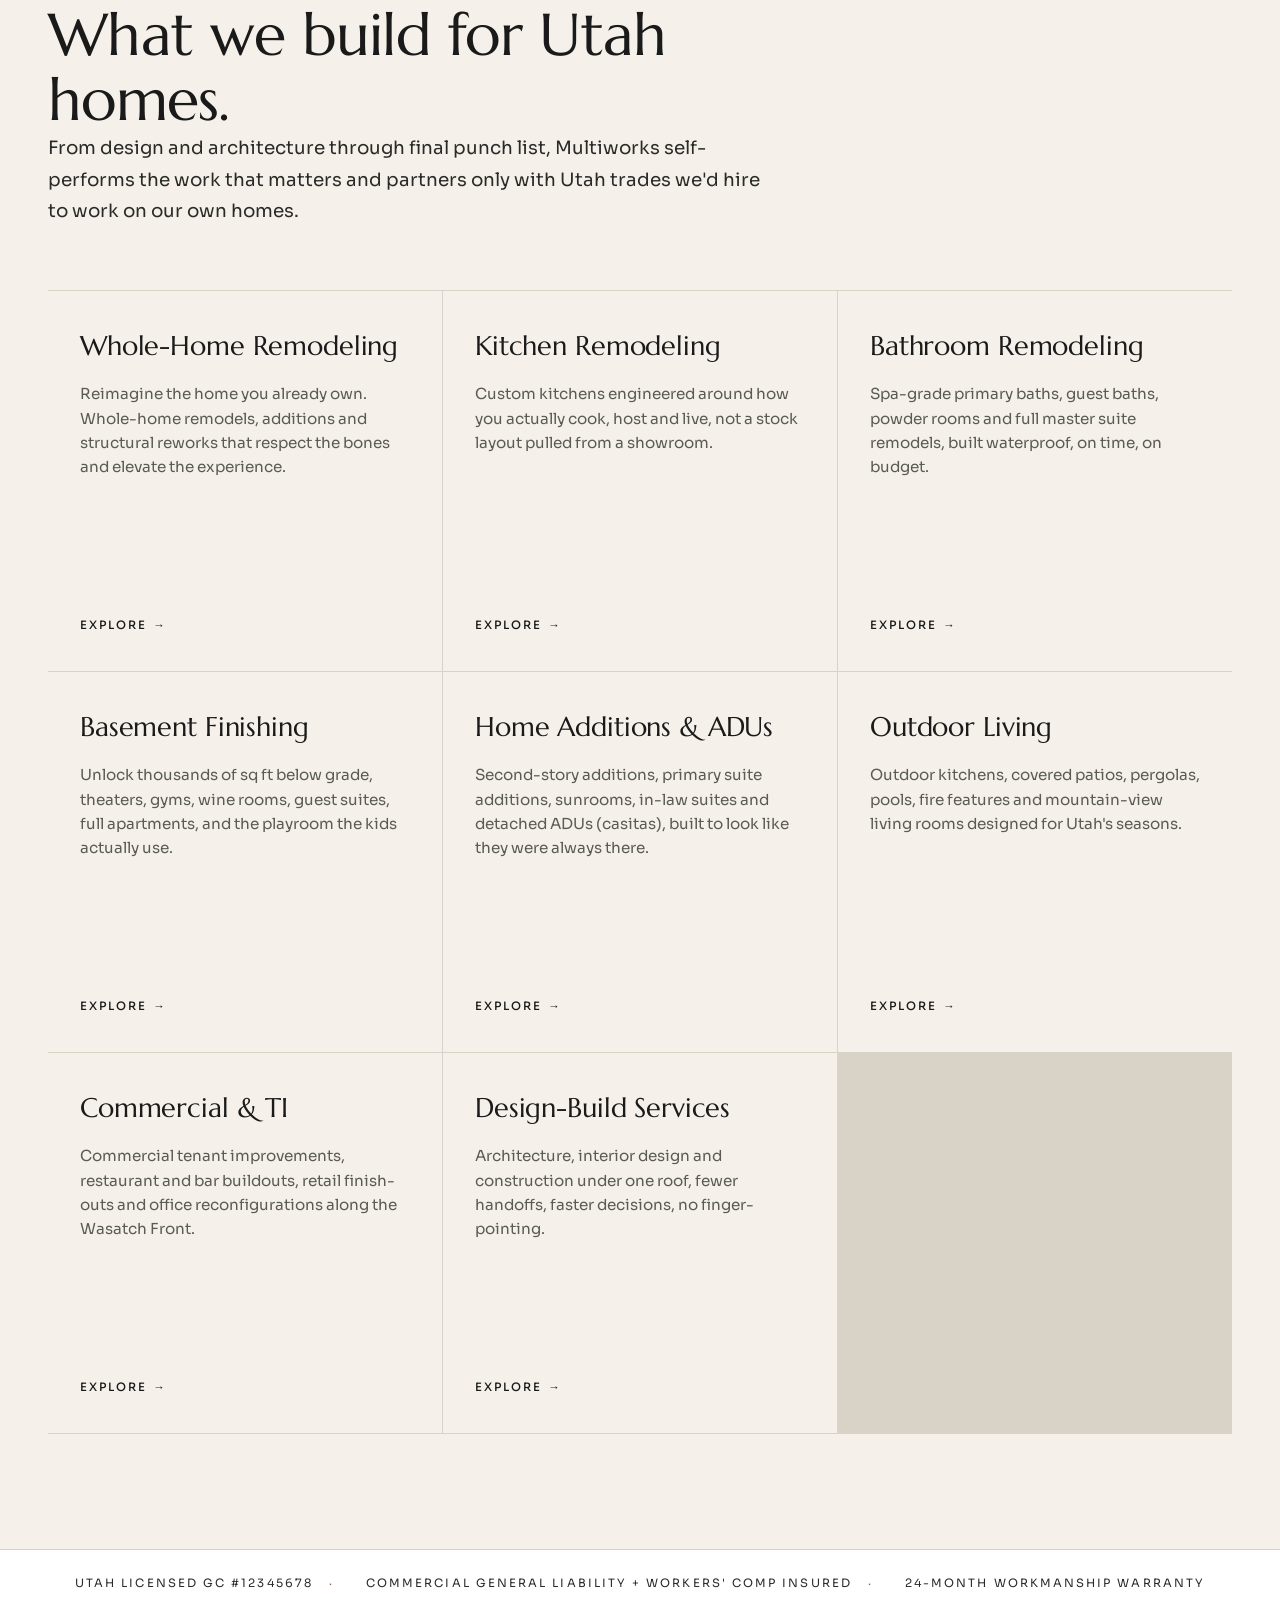
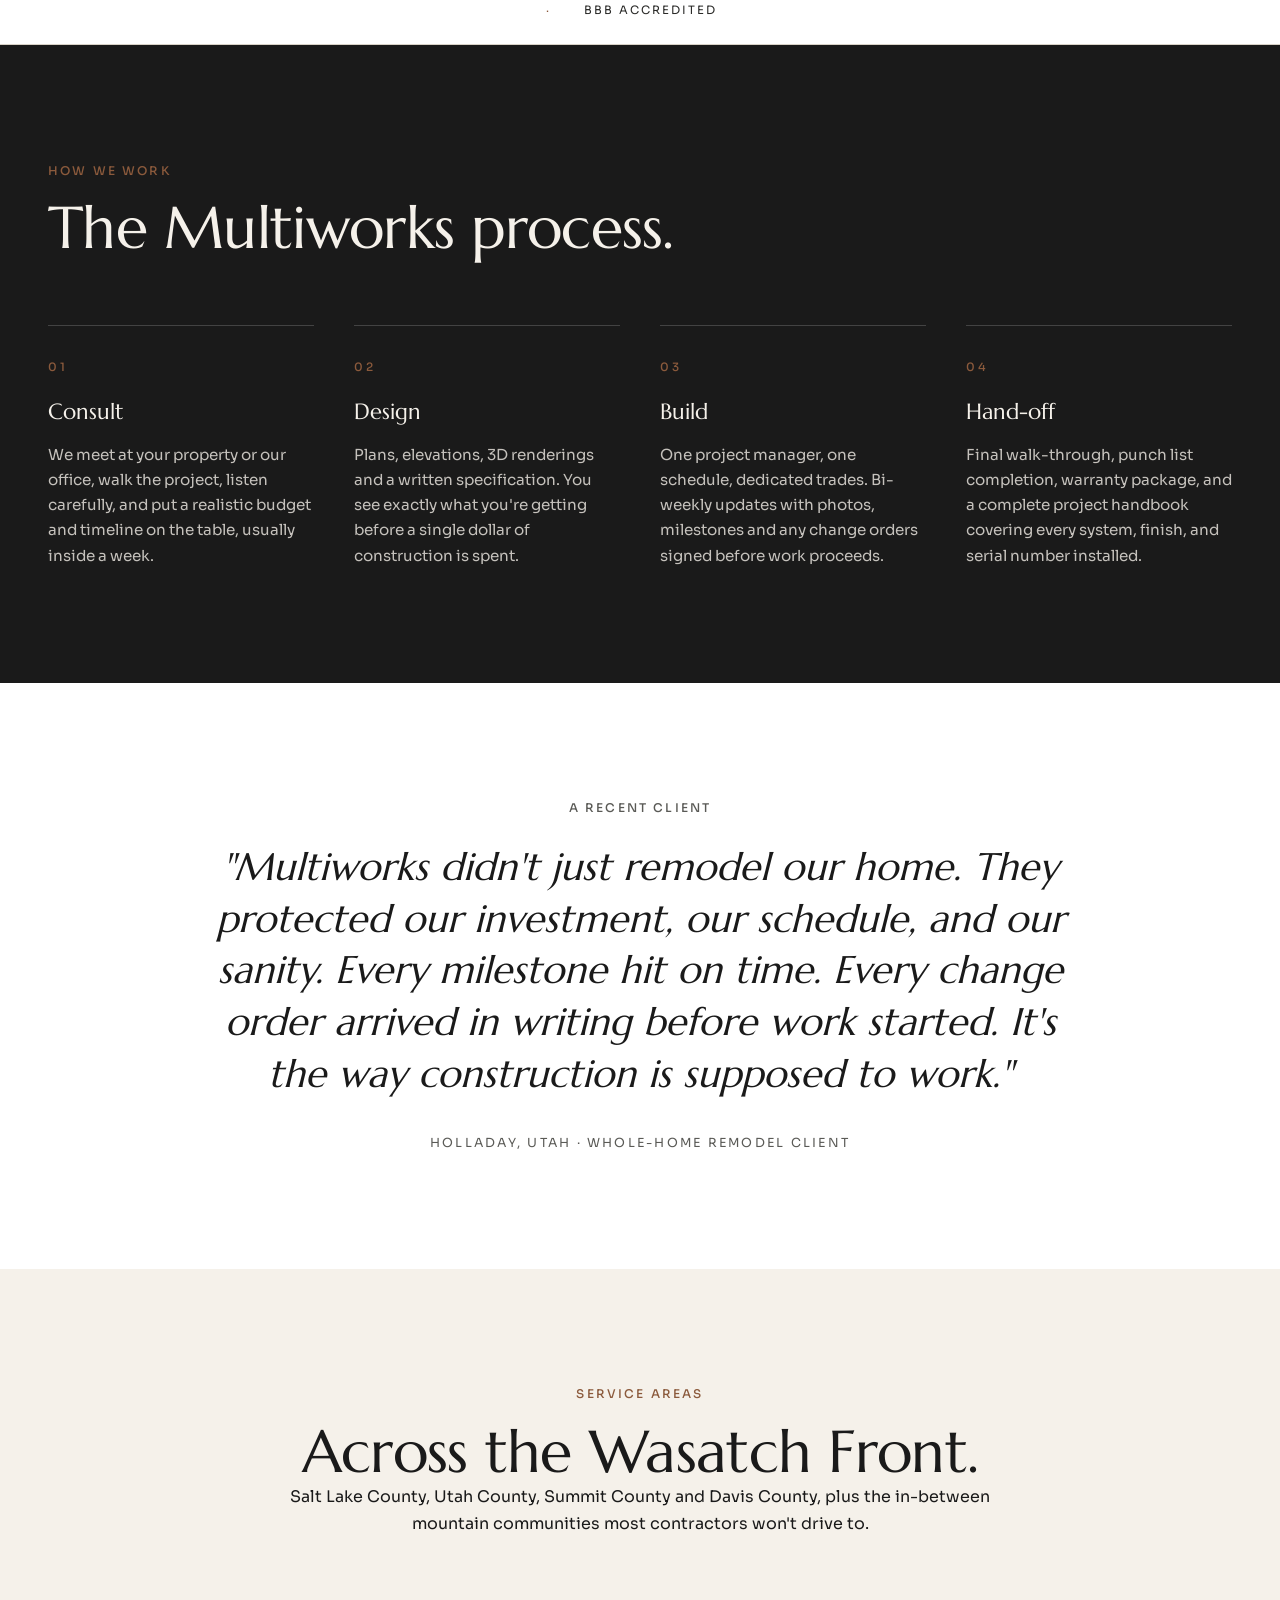
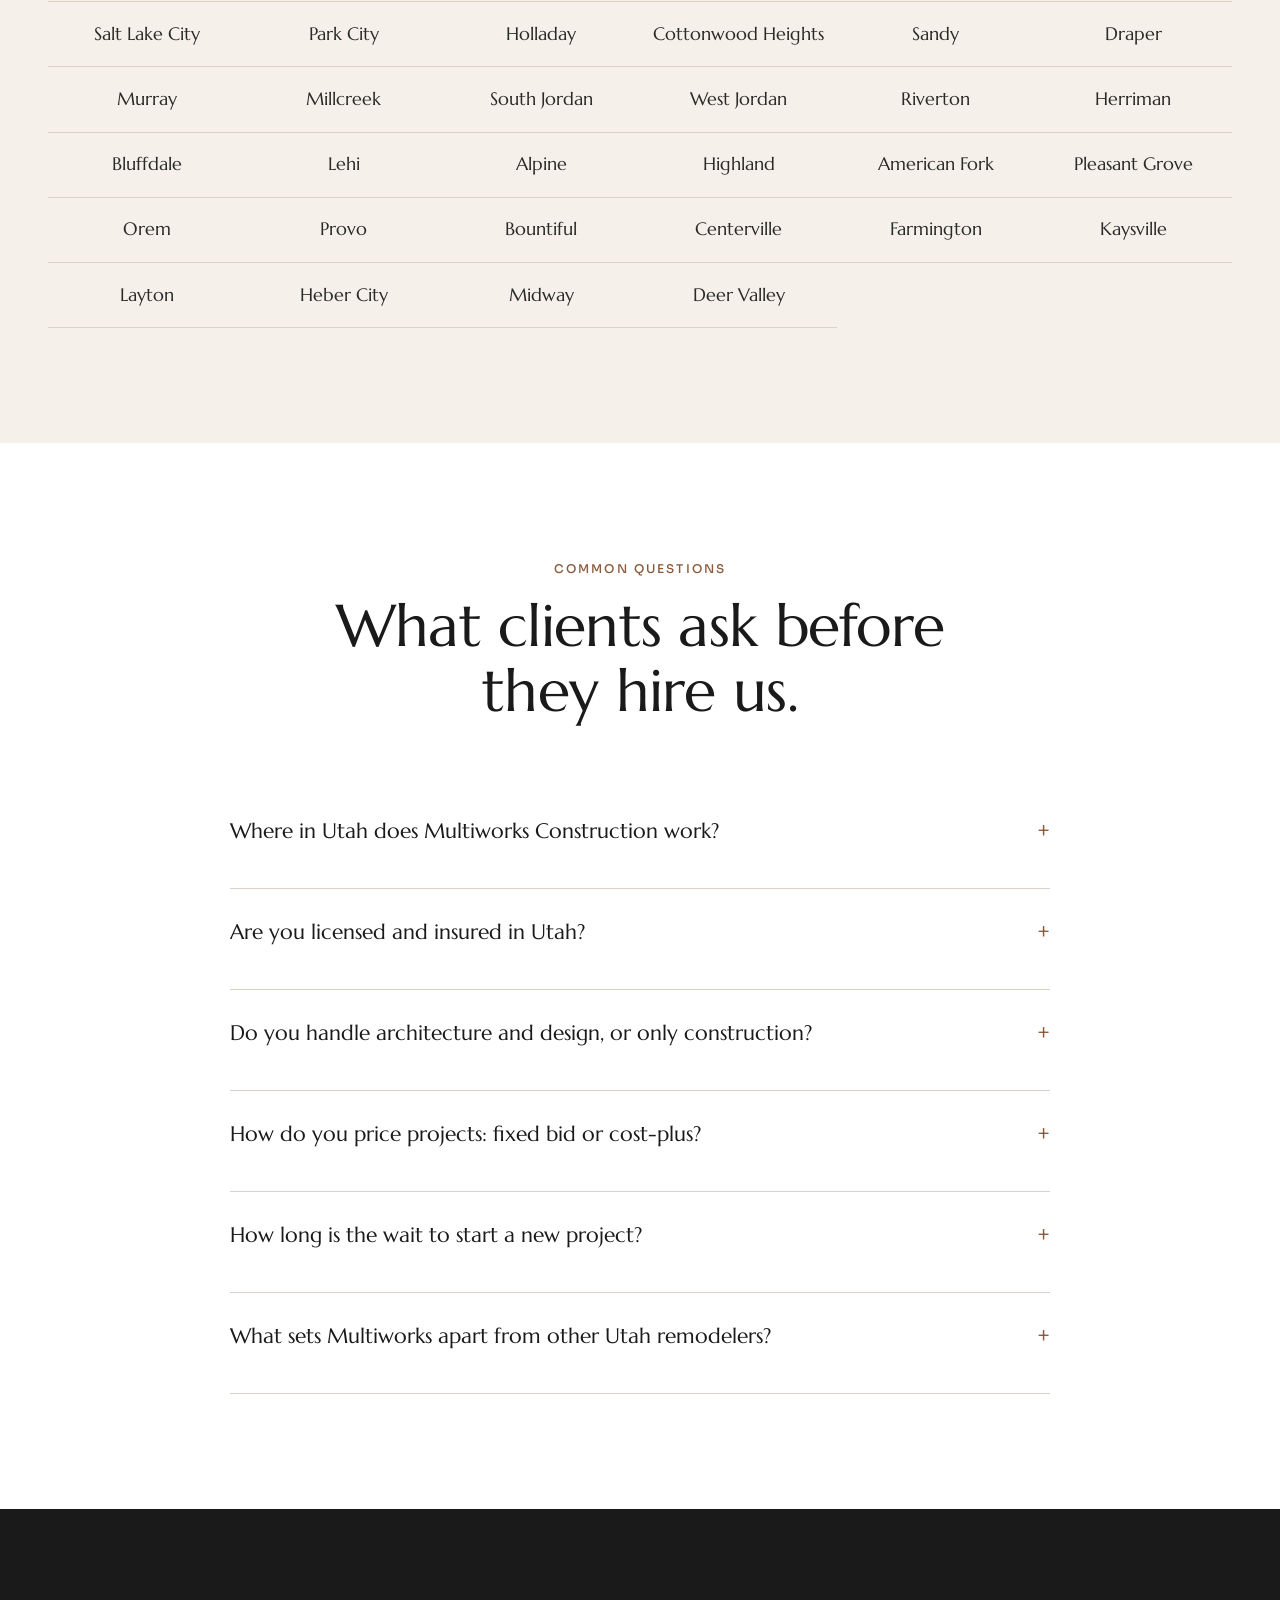
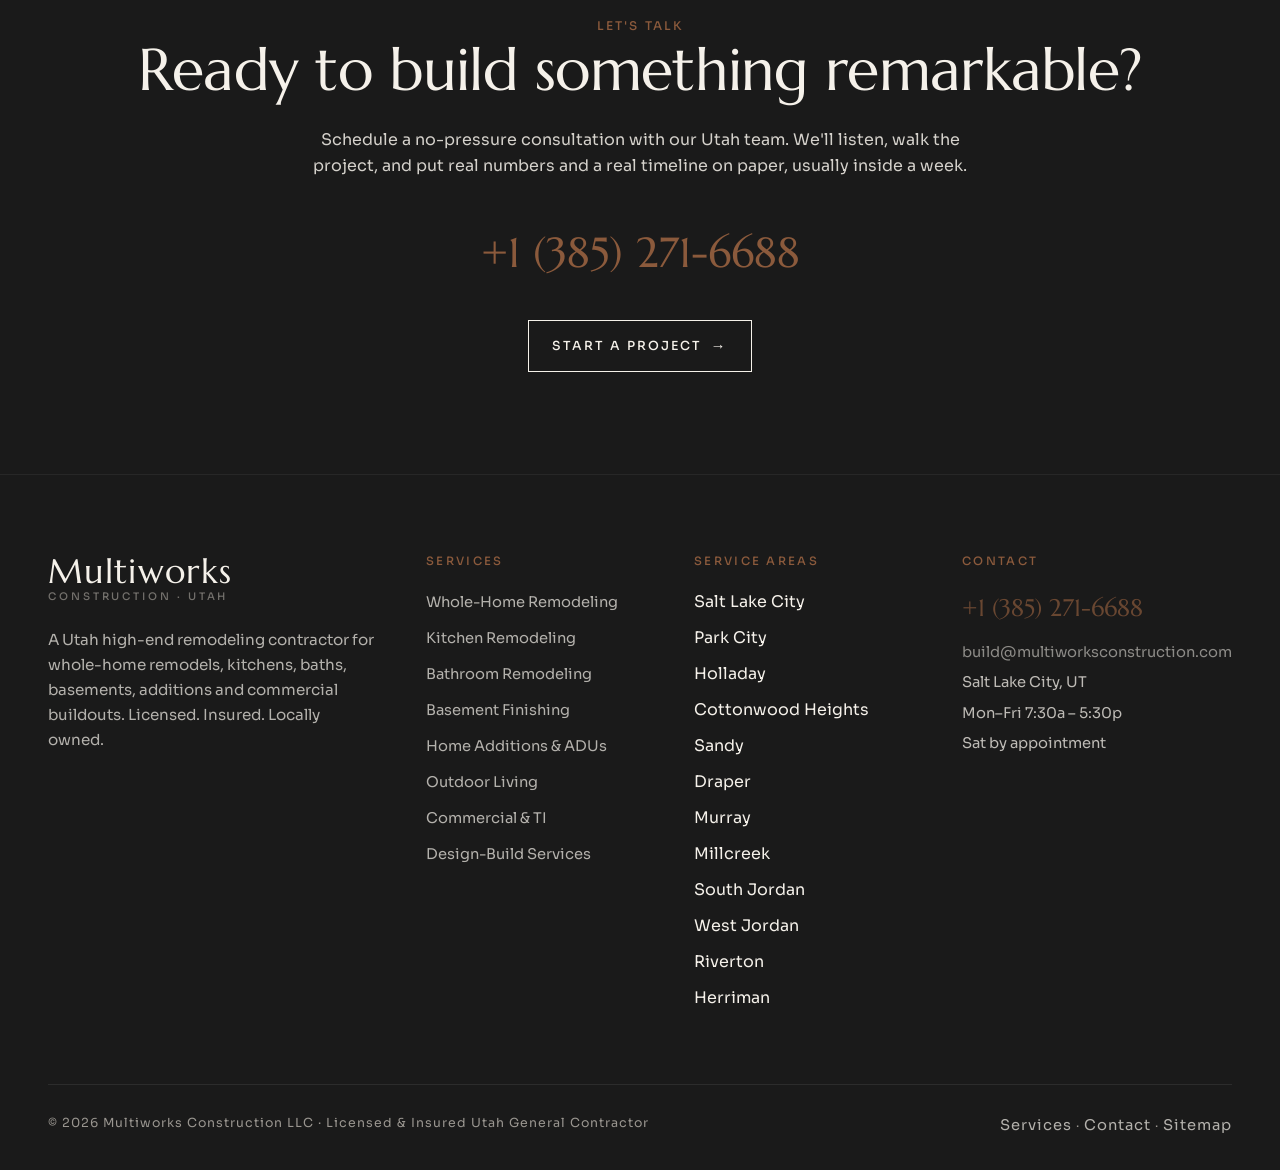
==== commit 84d23a57: "/impeccable critique + audit + polish round 2: 20-item execution list CRITIQUE / AUDIT FIXES - Per-p" ====
--- a/index.html
+++ b/index.html
@@ -50,9 +50,7 @@
 
 <section class="hero" id="top">
   <div class="hero__bg"><img class="hero__slide is-active" src="/assets/img/hero-01.webp" alt="White oak shaker kitchen with brass pulls and a waterfall quartz island, finished by Multiworks on a Holladay remodel." loading="eager" decoding="sync" fetchpriority="high" width="1376" height="768">
-<img class="hero__slide" src="/assets/img/hero-03.webp" alt="Park City whole-home remodel exterior at golden hour, mountain ridgeline behind cedar siding." loading="lazy" decoding="async" fetchpriority="low" width="1376" height="768">
 <img class="hero__slide" src="/assets/img/hero-05.webp" alt="Holladay primary bath with a curbless walk-in shower, freestanding tub and warmed limestone floor." loading="lazy" decoding="async" fetchpriority="low" width="1376" height="768">
-<img class="hero__slide" src="/assets/img/hero-07.webp" alt="Sandy basement build-out with home theater, walnut wet bar and integrated lighting." loading="lazy" decoding="async" fetchpriority="low" width="1376" height="768">
 <img class="hero__slide" src="/assets/img/hero-09.webp" alt="Salt Lake City home addition with mountain-view picture windows and white oak floors." loading="lazy" decoding="async" fetchpriority="low" width="1376" height="768"></div>
   <div class="hero__inner">
     <span class="eyebrow hero__eyebrow">Salt Lake City · Park City · Wasatch Front</span>
@@ -70,7 +68,7 @@
   <div class="wrap split reveal">
     <div>
       <span class="eyebrow">Multiworks Construction</span>
-      <h2 style="margin-top:1rem">A Utah remodeler for homes built to outlast trends.</h2>
+      <h2>A Utah remodeler for homes built to outlast trends.</h2>
     </div>
     <div>
       <p class="lead">We remodel high-end homes along the Wasatch Front for clients who'd rather wait six months to do it right than three to do it twice. Every project gets a dedicated project manager, a written milestone schedule, transparent fixed-fee pricing, and a 24-month workmanship warranty.</p>
@@ -84,69 +82,70 @@
   <div class="wrap">
     <div class="section__head reveal">
       <span class="eyebrow">What we do</span>
-      <h2 style="margin-top:1rem">Eight services. One team.</h2>
+      <h2>What we build for Utah homes.</h2>
       <p class="lead">From design and architecture through final punch list, Multiworks self-performs the work that matters and partners only with Utah trades we'd hire to work on our own homes.</p>
     </div>
   </div>
   <div class="wrap reveal">
     <div class="service-grid">
       <a class="service-card" href="/whole-home-remodeling.html">
-  <span class="service-card__num">01</span>
   <h3 class="service-card__title">Whole-Home Remodeling</h3>
   <p class="service-card__desc">Reimagine the home you already own. Whole-home remodels, additions and structural reworks that respect the bones and elevate the experience.</p>
-  <span class="service-card__link">Explore <span class="arrow">→</span></span>
+  <span class="service-card__link">Explore <span class="arrow">&rarr;</span></span>
 </a>
 <a class="service-card" href="/kitchen-remodeling.html">
-  <span class="service-card__num">02</span>
   <h3 class="service-card__title">Kitchen Remodeling</h3>
   <p class="service-card__desc">Custom kitchens engineered around how you actually cook, host and live, not a stock layout pulled from a showroom.</p>
-  <span class="service-card__link">Explore <span class="arrow">→</span></span>
+  <span class="service-card__link">Explore <span class="arrow">&rarr;</span></span>
 </a>
 <a class="service-card" href="/bathroom-remodeling.html">
-  <span class="service-card__num">03</span>
   <h3 class="service-card__title">Bathroom Remodeling</h3>
   <p class="service-card__desc">Spa-grade primary baths, guest baths, powder rooms and full master suite remodels, built waterproof, on time, on budget.</p>
-  <span class="service-card__link">Explore <span class="arrow">→</span></span>
+  <span class="service-card__link">Explore <span class="arrow">&rarr;</span></span>
 </a>
 <a class="service-card" href="/basement-finishing.html">
-  <span class="service-card__num">04</span>
   <h3 class="service-card__title">Basement Finishing</h3>
   <p class="service-card__desc">Unlock thousands of sq ft below grade, theaters, gyms, wine rooms, guest suites, full apartments, and the playroom the kids actually use.</p>
-  <span class="service-card__link">Explore <span class="arrow">→</span></span>
+  <span class="service-card__link">Explore <span class="arrow">&rarr;</span></span>
 </a>
 <a class="service-card" href="/home-additions.html">
-  <span class="service-card__num">05</span>
   <h3 class="service-card__title">Home Additions &amp; ADUs</h3>
   <p class="service-card__desc">Second-story additions, primary suite additions, sunrooms, in-law suites and detached ADUs (casitas), built to look like they were always there.</p>
-  <span class="service-card__link">Explore <span class="arrow">→</span></span>
+  <span class="service-card__link">Explore <span class="arrow">&rarr;</span></span>
 </a>
 <a class="service-card" href="/outdoor-living.html">
-  <span class="service-card__num">06</span>
   <h3 class="service-card__title">Outdoor Living</h3>
   <p class="service-card__desc">Outdoor kitchens, covered patios, pergolas, pools, fire features and mountain-view living rooms designed for Utah&#x27;s seasons.</p>
-  <span class="service-card__link">Explore <span class="arrow">→</span></span>
+  <span class="service-card__link">Explore <span class="arrow">&rarr;</span></span>
 </a>
 <a class="service-card" href="/commercial-construction.html">
-  <span class="service-card__num">07</span>
   <h3 class="service-card__title">Commercial &amp; TI</h3>
   <p class="service-card__desc">Commercial tenant improvements, restaurant and bar buildouts, retail finish-outs and office reconfigurations along the Wasatch Front.</p>
-  <span class="service-card__link">Explore <span class="arrow">→</span></span>
+  <span class="service-card__link">Explore <span class="arrow">&rarr;</span></span>
 </a>
 <a class="service-card" href="/design-build.html">
-  <span class="service-card__num">08</span>
   <h3 class="service-card__title">Design-Build Services</h3>
   <p class="service-card__desc">Architecture, interior design and construction under one roof, fewer handoffs, faster decisions, no finger-pointing.</p>
-  <span class="service-card__link">Explore <span class="arrow">→</span></span>
-</a>
-    </div>
-  </div>
-</section>
+  <span class="service-card__link">Explore <span class="arrow">&rarr;</span></span>
+</a>
+    </div>
+  </div>
+</section>
+
+<aside class="trust-strip reveal" aria-label="License and credentials">
+  <div class="wrap trust-strip__row">
+    <span class="trust-strip__item">Utah Licensed GC #12345678</span>
+    <span class="trust-strip__item">Commercial general liability + workers&#x27; comp insured</span>
+    <span class="trust-strip__item">24-month workmanship warranty</span>
+    <span class="trust-strip__item">BBB accredited</span>
+  </div>
+</aside>
 
 <section class="section section--ink">
   <div class="wrap">
     <div class="section__head reveal">
       <span class="eyebrow">How we work</span>
-      <h2 style="color:var(--bone);margin-top:1rem">The Multiworks process.</h2>
+      <h2 class="on-ink">The Multiworks process.</h2>
     </div>
     <div class="process reveal">
 <div class="process__step"><div class="process__num">01</div><div class="process__title">Consult</div><div class="process__desc">We meet at your property or our office, walk the project, listen carefully, and put a realistic budget and timeline on the table, usually inside a week.</div></div>
@@ -160,7 +159,7 @@
 <section class="section section--paper">
   <div class="wrap reveal">
     <div class="testimonial">
-      <span class="eyebrow eyebrow--mute" style="display:block;margin-bottom:1.5rem">A recent client</span>
+      <span class="eyebrow eyebrow--mute eyebrow--block">A recent client</span>
       <p class="testimonial__quote">"Multiworks didn't just remodel our home. They protected our investment, our schedule, and our sanity. Every milestone hit on time. Every change order arrived in writing before work started. It's the way construction is supposed to work."</p>
       <div class="testimonial__attr">Holladay, Utah · Whole-Home Remodel Client</div>
     </div>
@@ -171,7 +170,7 @@
   <div class="wrap">
     <div class="section__head section__head--center reveal">
       <span class="eyebrow">Service areas</span>
-      <h2 style="margin-top:1rem">Across the Wasatch Front.</h2>
+      <h2>Across the Wasatch Front.</h2>
       <p>Salt Lake County, Utah County, Summit County and Davis County, plus the in-between mountain communities most contractors won't drive to.</p>
     </div>
     <div class="areas-grid reveal"><div>Salt Lake City</div>
@@ -209,7 +208,7 @@
   <div class="wrap">
     <div class="section__head section__head--center reveal">
       <span class="eyebrow">Common questions</span>
-      <h2 style="margin-top:1rem">What clients ask before they hire us.</h2>
+      <h2>What clients ask before they hire us.</h2>
     </div>
     <div class="faq reveal"><div class="faq__item"><button class="faq__q" type="button">Where in Utah does Multiworks Construction work? <span class="plus">+</span></button><div class="faq__a"><p>We serve the entire Wasatch Front: Salt Lake City, Park City, Holladay, Sandy, Draper, Lehi, Provo, Bountiful, Cottonwood Heights and surrounding communities in Salt Lake, Utah, Summit and Davis counties.</p></div></div>
 <div class="faq__item"><button class="faq__q" type="button">Are you licensed and insured in Utah? <span class="plus">+</span></button><div class="faq__a"><p>Yes. Multiworks Construction LLC is a fully licensed Utah general contractor carrying commercial general liability and workers&#x27; comp insurance. Documentation is available on request.</p></div></div>
@@ -222,9 +221,9 @@
 
 <section class="cta-band">
   <div class="wrap reveal">
-    <span class="eyebrow" style="color:var(--accent)">Let's talk</span>
-    <h2 style="margin-top:1rem">Ready to build something remarkable?</h2>
-    <p style="max-width:55ch">Schedule a no-pressure consultation with our Utah team. We'll listen, walk the project, and put real numbers and a real timeline on paper, usually inside a week.</p>
+    <span class="eyebrow">Let's talk</span>
+    <h2>Ready to build something remarkable?</h2>
+    <p class="cta-band__body">Schedule a no-pressure consultation with our Utah team. We'll listen, walk the project, and put real numbers and a real timeline on paper, usually inside a week.</p>
     <a class="phone" href="tel:+13852716688">+1 (385) 271-6688</a><br>
     <a class="btn btn--ghost-light" href="/contact.html">Start a project <span class="arrow">→</span></a>
   </div>
--- a/assets/styles.css
+++ b/assets/styles.css
@@ -53,32 +53,54 @@
   color: var(--accent);
 }
 .eyebrow--mute { color: var(--mute); }
-
-/* Marcellus is single-weight (400) — hierarchy comes from scale + letter-spacing, not weight contrast.
-   The previous italic-accent-word tic on em was removed: it was the single most diagnostic AI tell per the critique. */
+.eyebrow--block { display: block; margin-bottom: 1.5rem; }
+
+/* Marcellus is single-weight (400). Hierarchy comes from scale + letter-spacing, not weight contrast.
+   Previous italic-accent <em> tic removed. Scale opened up per polish pass — H1 / H2 / H3
+   are now meaningfully different sizes so adjacent same-typeface headings don't compete. */
 h1, .h1 {
   font-family: var(--serif);
   font-weight: 400;
   font-size: clamp(2.5rem, 6vw, 5.5rem);
-  line-height: 1.05;
-  letter-spacing: -0.005em;
+  line-height: 1.04;
+  letter-spacing: -0.02em;
 }
 h1 em, .h1 em { font-style: normal; font-weight: 400; color: inherit; }
 
 h2, .h2 {
   font-family: var(--serif);
   font-weight: 400;
-  font-size: clamp(2rem, 4.5vw, 3.5rem);
+  font-size: clamp(2rem, 4.6vw, 4rem);
   line-height: 1.1;
-  letter-spacing: 0;
+  letter-spacing: -0.012em;
 }
 h2 em, .h2 em { font-style: normal; color: inherit; }
 
 h3, .h3 {
   font-family: var(--serif);
   font-weight: 400;
-  font-size: clamp(1.4rem, 2.2vw, 1.85rem);
-  line-height: 1.2;
+  font-size: clamp(1.25rem, 2.2vw, 2.2rem);
+  line-height: 1.18;
+  letter-spacing: -0.005em;
+}
+
+/* Section-head margin rule — replaces 21 inline style="margin-top:1rem" on H1/H2. */
+.section__head h1,
+.section__head h2,
+.section__head h3,
+.page-hero__title { margin-top: 1rem; }
+.section__head h2.on-ink, h2.on-ink { color: var(--bone); }
+
+/* Screen-reader-only utility: visible to assistive tech, visually hidden.
+   Used on services.html to add an H2 anchor without changing the visual design. */
+.sr-only {
+  position: absolute;
+  width: 1px; height: 1px;
+  padding: 0; margin: -1px;
+  overflow: hidden;
+  clip: rect(0,0,0,0);
+  white-space: nowrap;
+  border: 0;
 }
 
 h4 {
@@ -117,7 +139,12 @@
 .btn--ghost { background: transparent; color: var(--ink); }
 .btn--ghost:hover { background: var(--ink); color: var(--bone); }
 .btn--ghost-light { color: var(--bone); background: transparent; }
-.btn--ghost-light:hover { background: var(--bone); color: var(--ink); border-color: var(--bone); }
+/* Hover stays on-brand on the hero gradient — was bone-fill which read too loud. */
+.btn--ghost-light:hover {
+  background: rgba(245, 241, 234, 0.14);
+  border-color: var(--bone);
+  color: var(--bone);
+}
 .btn .arrow { font-size: 1.2em; transition: transform 0.3s ease; }
 .btn:hover .arrow { transform: translateX(4px); }
 
@@ -235,7 +262,7 @@
   color: var(--bone);
   overflow: hidden;
 }
-.hero__bg { position: absolute; inset: 0; z-index: 1; }
+.hero__bg { position: absolute; inset: 0; z-index: 1; aspect-ratio: 16 / 9; }
 /* Hero slides switched to <img> elements for alt text + native lazy-loading.
    object-fit replaces background-size:cover; transition stays opacity-only (compositor-friendly). */
 .hero__slide {
@@ -344,14 +371,14 @@
   position: relative;
 }
 .service-card:hover { background: var(--paper); }
-.service-card__num {
+/* .service-card__num removed (was load-bearing AI editorial-template tic — 8 cards * 5 pages = 40 instances).
+   Title now does the work of identifying the card. */
+.service-card__title {
   font-family: var(--serif);
-  font-style: italic;
-  font-size: 0.85rem;
-  color: var(--accent);
-  letter-spacing: 0.05em;
-}
-.service-card__title { font-family: var(--serif); font-weight: 400; font-size: 1.6rem; line-height: 1.15; }
+  font-weight: 400;
+  font-size: clamp(1.45rem, 2.1vw, 1.85rem);
+  line-height: 1.15;
+}
 .service-card__desc { font-size: 0.95rem; color: var(--mute); flex: 1; line-height: 1.6; }
 .service-card__link {
   font-family: var(--sans);
@@ -427,12 +454,24 @@
 .process__step { padding-top: 2rem; border-top: 1px solid var(--rule); }
 .section--ink .process__step { border-top-color: rgba(255,255,255,0.18); }
 .process__num {
-  font-family: var(--serif); font-style: italic;
-  font-size: 0.95rem;
+  font-family: var(--sans);
+  font-weight: 500;
+  font-size: 0.72rem;
+  letter-spacing: 0.22em;
+  text-transform: uppercase;
   color: var(--accent);
   margin-bottom: 1rem;
 }
 .process__title { font-family: var(--serif); font-size: 1.4rem; font-weight: 400; margin-bottom: 0.75rem; }
+
+/* Principle block (about.html) — accent rule instead of 01-04 numerals.
+   The previous .process__num scaffold was wrong here: principles aren't ordinal. */
+.principle { padding-top: 2rem; border-top: 1px solid var(--rule); }
+.principle__mark {
+  width: 2rem; height: 2px;
+  background: var(--accent);
+  margin-bottom: 1.2rem;
+}
 .process__desc { font-size: 0.95rem; line-height: 1.65; color: var(--mute); }
 .section--ink .process__desc { color: var(--bone); opacity: 0.78; }
 
@@ -485,12 +524,19 @@
   flex-shrink: 0;
 }
 .faq__item.is-open .faq__q .plus { transform: rotate(45deg); }
+/* Refactored from max-height:500px (would clip answers >500px) to grid-template-rows
+   0fr → 1fr — animates correctly regardless of content length. */
 .faq__a {
-  max-height: 0; overflow: hidden;
-  transition: max-height 0.4s ease, padding 0.4s ease;
+  display: grid;
+  grid-template-rows: 0fr;
+  transition: grid-template-rows 0.4s ease;
   color: var(--mute);
 }
-.faq__item.is-open .faq__a { max-height: 500px; padding-top: 1rem; }
+.faq__a > p { overflow: hidden; }
+.faq__item.is-open .faq__a {
+  grid-template-rows: 1fr;
+  padding-top: 1rem;
+}
 
 /* cta band */
 .cta-band {
@@ -501,6 +547,7 @@
 }
 .cta-band h2 { margin-bottom: 1.5rem; max-width: 22ch; margin-inline: auto; }
 .cta-band h2 em { color: inherit; font-style: normal; }
+.cta-band__body { max-width: 55ch; margin-inline: auto; }
 .cta-band p { color: var(--bone); opacity: 0.85; margin: 0 auto 2.5rem; }
 .cta-band .phone {
   display: inline-block;
@@ -527,7 +574,12 @@
 }
 @media (max-width: 800px) { .footer__grid { grid-template-columns: 1fr 1fr; gap: 2.5rem; } }
 @media (max-width: 480px) { .footer__grid { grid-template-columns: 1fr; } }
-.footer__brand .brand__mark { color: var(--bone); }
+.footer__brand .brand__mark {
+  color: var(--bone);
+  font-size: 2.1rem;
+  letter-spacing: 0.04em;
+  line-height: 1;
+}
 .footer__brand .brand__sub { color: var(--mute-2); }
 .footer__about { color: var(--bone); opacity: 0.7; margin-top: 1.5rem; max-width: 38ch; font-size: 0.95rem; }
 .footer__heading {
@@ -590,6 +642,59 @@
   border-bottom-color: var(--accent);
 }
 .form textarea { resize: vertical; min-height: 120px; }
+.form-intro { margin-bottom: 2rem; color: var(--mute); }
+.form-disclaimer {
+  font-size: 0.78rem;
+  color: var(--mute);
+  margin-top: 0.5rem;
+}
+/* Honeypot — visually hidden, accessible name preserved for screen readers. */
+.hp {
+  position: absolute;
+  left: -9999px;
+  width: 1px; height: 1px;
+  overflow: hidden;
+}
+.form-status {
+  margin-top: 1rem;
+  padding: 0;
+  font-size: 0.95rem;
+  line-height: 1.5;
+}
+/* Full background tint + bottom hairline rather than side-stripe (impeccable absolute ban).
+   The status type is communicated through color + a leading symbol set via ::before. */
+.form-status.is-success,
+.form-status.is-error {
+  padding: 1rem 1.25rem;
+  border-bottom: 1px solid currentColor;
+  display: flex; align-items: flex-start;
+  gap: 0.85rem;
+}
+.form-status.is-success::before,
+.form-status.is-error::before {
+  flex-shrink: 0;
+  width: 1.25rem; height: 1.25rem;
+  margin-top: 0.15em;
+  border-radius: 50%;
+  display: inline-block;
+}
+.form-status.is-success {
+  color: var(--forest);
+  background: rgba(46, 58, 44, 0.07);
+}
+.form-status.is-success::before {
+  content: '';
+  background: var(--forest);
+}
+.form-status.is-error {
+  color: #8a3128;
+  background: rgba(138, 49, 40, 0.08);
+}
+.form-status.is-error::before {
+  content: '';
+  background: #8a3128;
+}
+.form button[disabled] { opacity: 0.6; cursor: not-allowed; }
 
 /* contact grid */
 .contact-grid {
@@ -702,3 +807,89 @@
 
 /* FAQ accordion ARIA pattern — make the button look identical whether aria-expanded true/false */
 .faq__q[aria-expanded] { background: none; border: none; }
+
+/* Updated scope-list bullets per polish pass — was thin 1px rule, now a 2px accent dash. */
+.scope-list li::before {
+  width: 0.85rem; height: 2px; top: 1.05em;
+}
+
+/* Trust strip on the home page — replaces the deleted hero-metric stats block.
+   Marketing-site convention: name the specifics (license #, insurance, warranty) in caps Sora,
+   no big numerals. Sits as a narrow band between the service grid and the process. */
+.trust-strip {
+  border-block: 1px solid var(--rule);
+  padding: 1.5rem 0;
+  background: var(--paper);
+}
+.trust-strip__row {
+  display: flex; flex-wrap: wrap; justify-content: center;
+  gap: 0.5rem 2rem;
+  font-family: var(--sans);
+  font-size: 0.72rem;
+  letter-spacing: 0.18em;
+  text-transform: uppercase;
+  color: var(--ink-soft);
+}
+.trust-strip__item { white-space: nowrap; }
+.trust-strip__item + .trust-strip__item::before {
+  content: '·';
+  margin-right: 2rem;
+  margin-left: -1rem;
+  color: var(--accent);
+}
+@media (max-width: 700px) {
+  .trust-strip__item + .trust-strip__item::before { display: none; }
+  .trust-strip__row { gap: 0.4rem 1.5rem; }
+}
+
+/* Portfolio styles (was inline in build.py — moved here so CSP can drop unsafe-inline).
+   Captions now visible by default beneath each figure; the hover-reveal pattern was a
+   touch-device accessibility miss (no hover = no caption). */
+.portfolio-grid {
+  display: grid;
+  grid-template-columns: repeat(3, 1fr);
+  gap: 1rem;
+  padding: 1rem 0;
+}
+@media (max-width: 900px) { .portfolio-grid { grid-template-columns: repeat(2, 1fr); } }
+@media (max-width: 560px) { .portfolio-grid { grid-template-columns: 1fr; } }
+.portfolio__item {
+  margin: 0;
+  display: flex; flex-direction: column;
+  gap: 0.75rem;
+}
+.portfolio__item img {
+  width: 100%; height: auto;
+  aspect-ratio: 4 / 3;
+  object-fit: cover; object-position: center;
+  display: block;
+}
+.portfolio__caption {
+  font-family: var(--sans);
+  font-size: 0.78rem;
+  letter-spacing: 0.12em;
+  text-transform: uppercase;
+  color: var(--mute);
+}
+.portfolio__caption strong { color: var(--ink); font-weight: 500; }
+
+/* Portfolio service-group heading — h2 above each cluster of project tiles. */
+.portfolio-group { margin-top: 4rem; }
+.portfolio-group__head {
+  display: flex; align-items: baseline; justify-content: space-between;
+  gap: 2rem;
+  padding-bottom: 1.5rem;
+  border-bottom: 1px solid var(--rule);
+  margin-bottom: 1.5rem;
+}
+.portfolio-group__title { font-family: var(--serif); font-size: clamp(1.6rem, 2.6vw, 2.2rem); }
+.portfolio-group__count {
+  font-family: var(--sans);
+  font-size: 0.72rem;
+  letter-spacing: 0.18em;
+  text-transform: uppercase;
+  color: var(--mute);
+}
+
+/* Sticky tap-call hover — keep an outline so the user sees it remained tappable. */
+.tap-call:hover { background: var(--accent); border-color: var(--accent-hover); }
